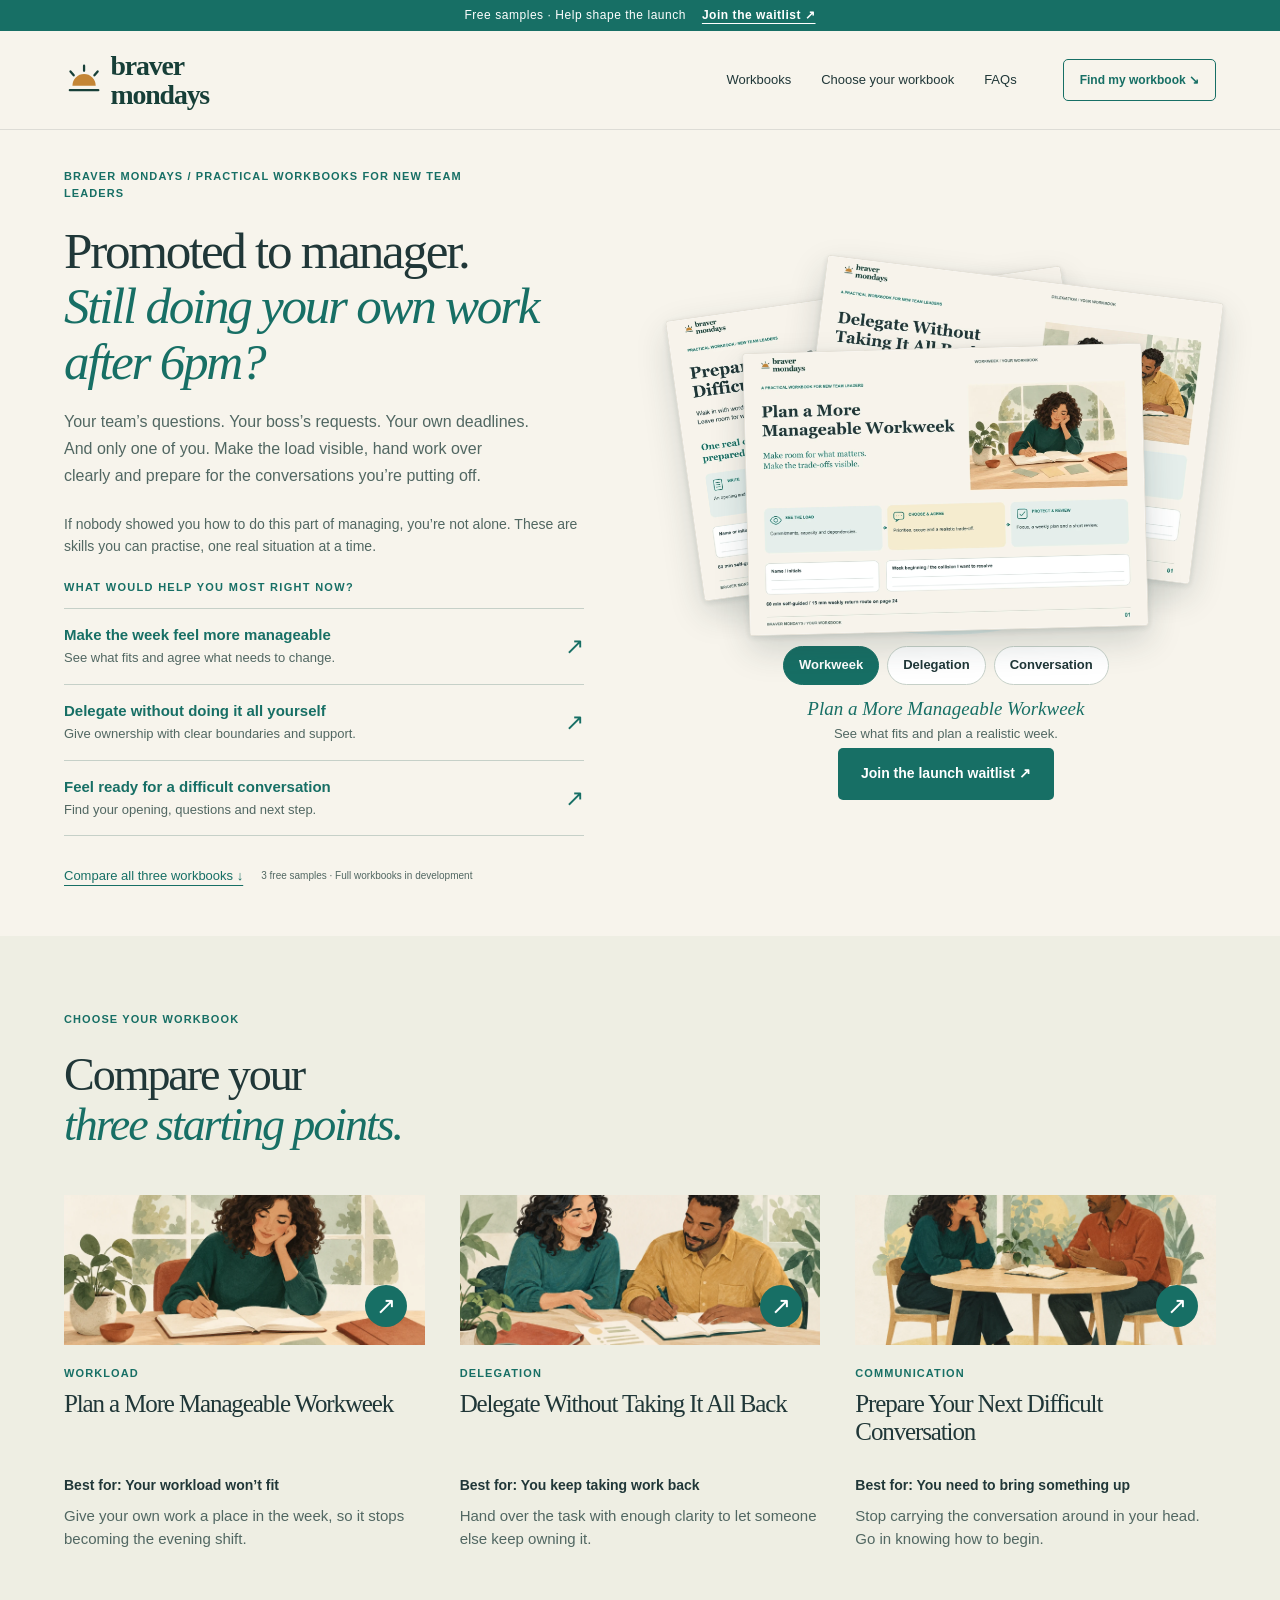
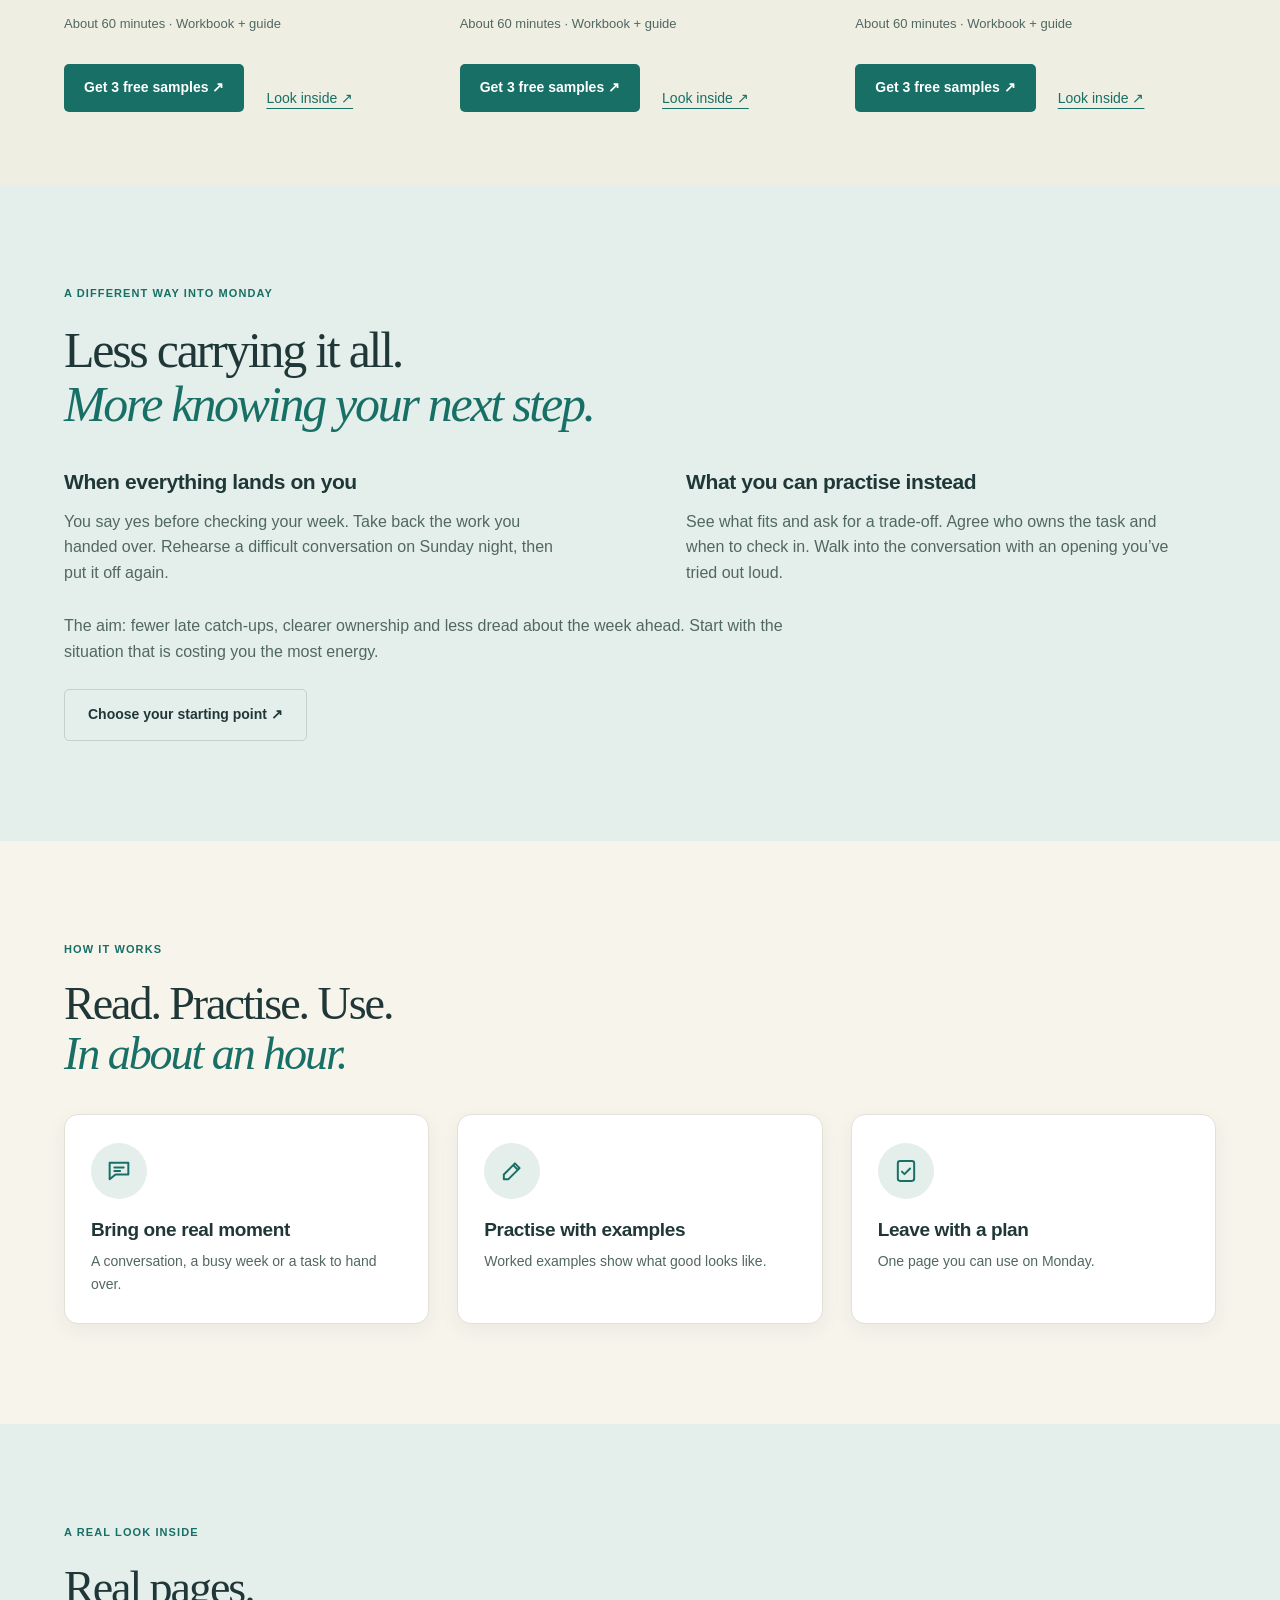
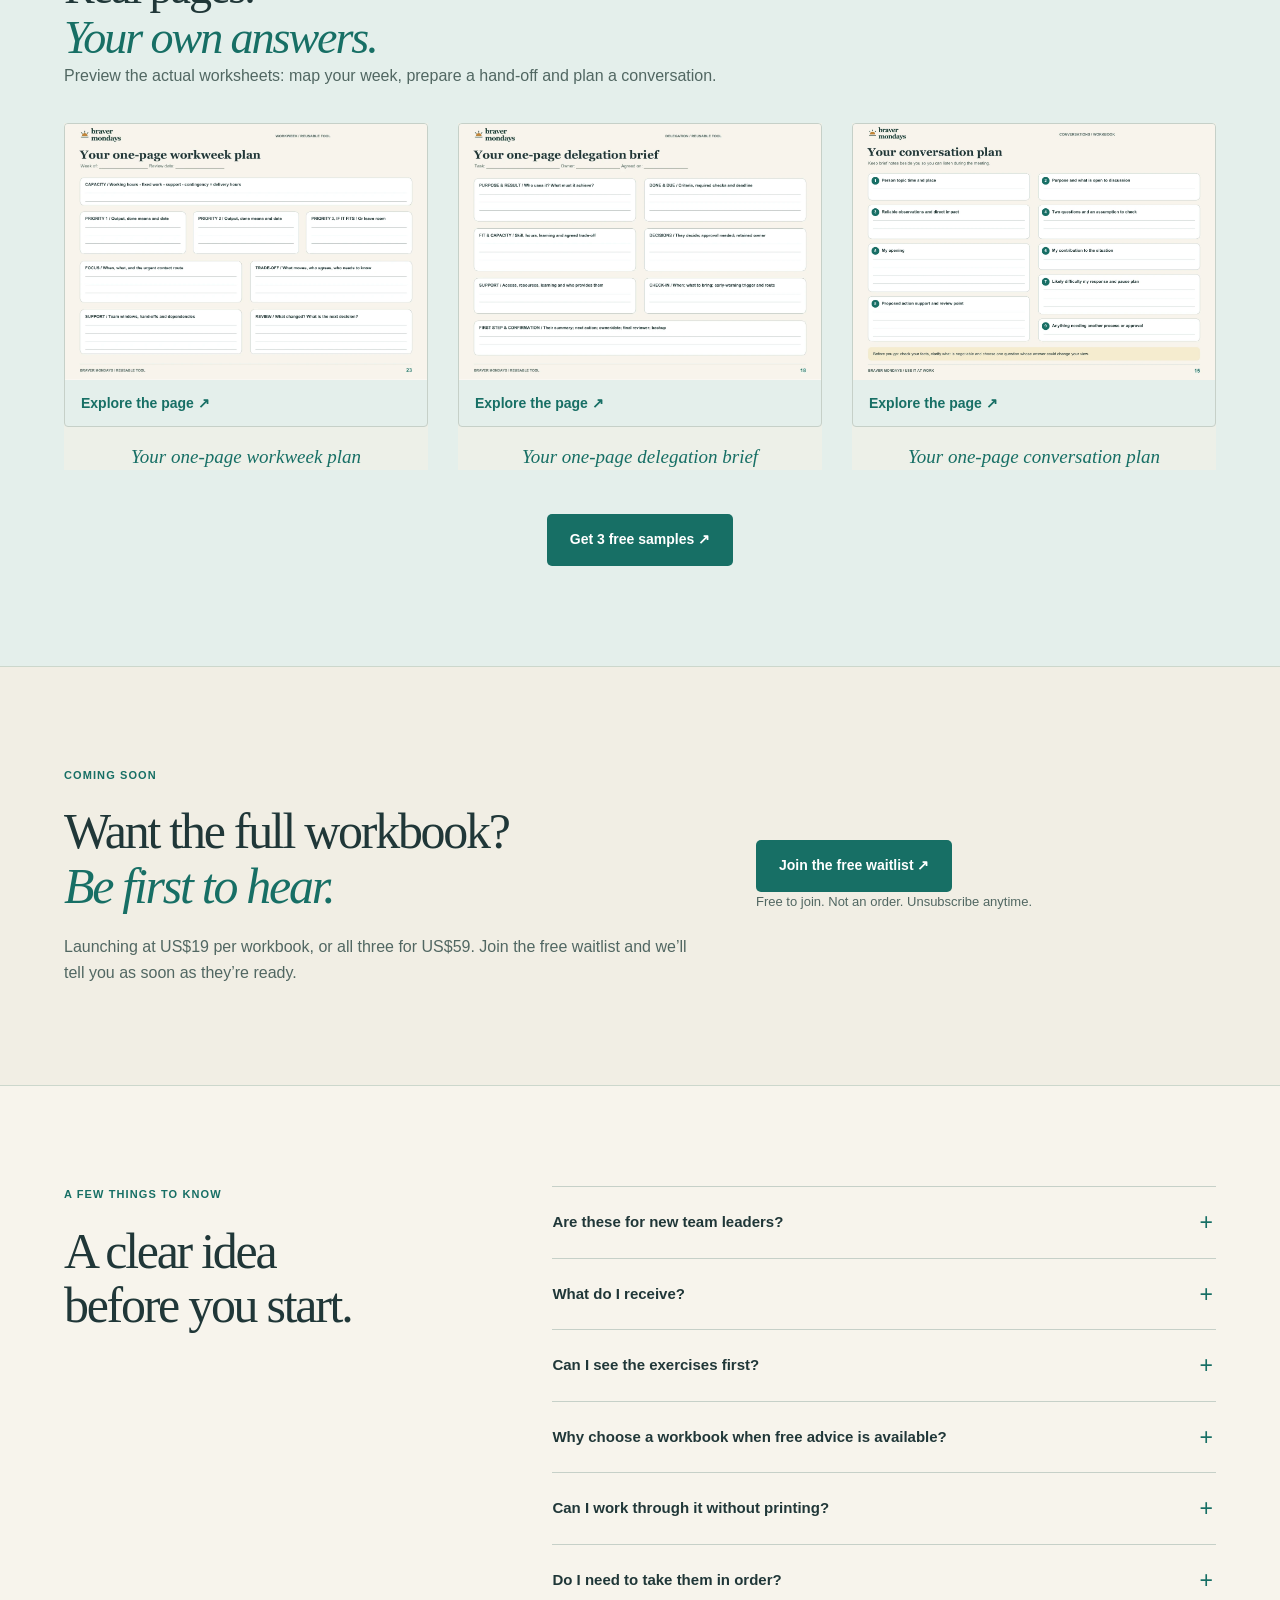
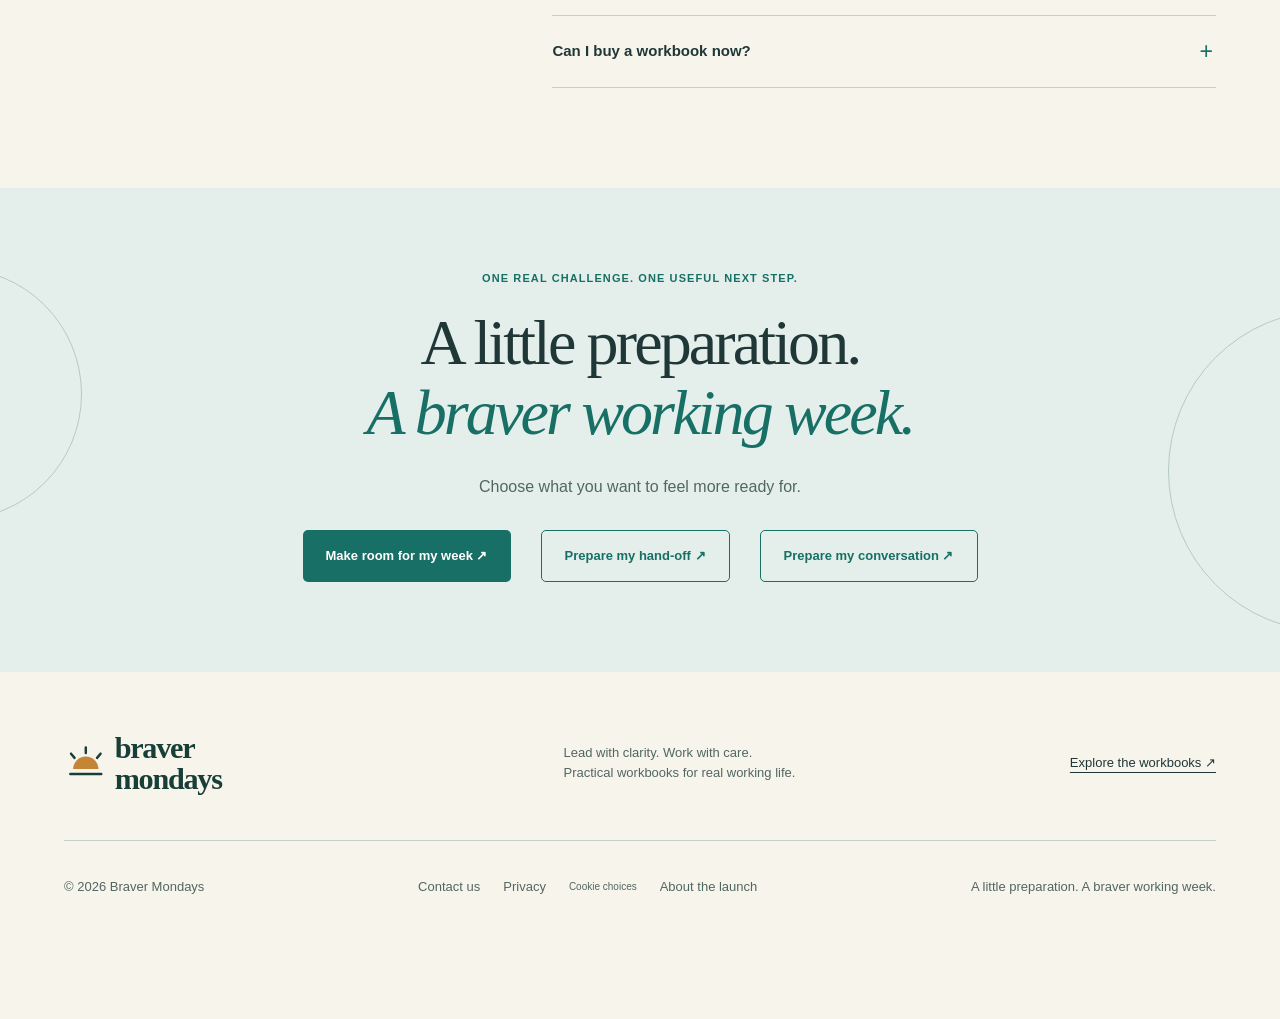
==== index.html @ 34cebd0b "Connect workbook copy to new managers' everyday pressures and outcomes" ====
<!doctype html><html lang="en"><head><meta charset="utf-8"><meta name="viewport" content="width=device-width, initial-scale=1"><title>Less after-hours catch-up for new managers | Braver Mondays</title><meta name="description" content="Choose a practical workbook for your next difficult conversation, a more manageable workweek or a clearer delegation. Visual exercises and reusable plans for new team leaders."><meta name="theme-color" content="#176f65"><link rel="canonical" href="https://bravermondays.com/"><meta property="og:type" content="website"><meta property="og:title" content="Less after-hours catch-up for new managers"><meta property="og:description" content="Choose a practical workbook for your next difficult conversation, a more manageable workweek or a clearer delegation. Visual exercises and reusable plans for new team leaders."><meta property="og:image" content="https://bravermondays.com/assets/conversation-hero.webp"><meta property="og:url" content="https://bravermondays.com/"><link rel="icon" href="/assets/braver-mondays-mark.svg" type="image/svg+xml"><link rel="stylesheet" href="/styles.css?v=usability-2"><script src="/app.js?v=usability-2" defer></script></head>
<body data-page="home" data-product-id="difficult-conversations"><script type="application/json" id="sample-data">[{"image": "/assets/workbook-04.webp", "title": "1 of 3 \u00b7 Separate facts from assumptions", "alt": "Separate facts from assumptions"}, {"image": "/assets/workbook-08.webp", "title": "2 of 3 \u00b7 Build your opening in four parts", "alt": "Build your opening in four parts"}, {"image": "/assets/workbook-15.webp", "title": "3 of 3 \u00b7 Your one-page conversation plan", "alt": "Your one-page conversation plan"}]</script><a class="skip-link" href="#main">Skip to content</a><div class="review-banner">Free samples · Help shape the launch <a href="/#launch-list">Join the waitlist ↗︎</a></div><header class="site-header"><div class="nav-wrap"><a class="brand" href="/" aria-label="Braver Mondays home"><img src="/assets/braver-mondays-logo.svg" alt="Braver Mondays" width="320" height="104"></a><nav aria-label="Main navigation"><a href="/workbooks/" >Workbooks</a><a href="/#choose">Choose your workbook</a><a href="/#faq">FAQs</a></nav><a class="button nav-cta" href="#choose">Find my workbook ↘︎</a><details class="mobile-menu"><summary>Menu <span aria-hidden="true">＋</span></summary><nav aria-label="Mobile navigation"><a href="/workbooks/">All workbooks</a><a href="/#choose">Compare the workbooks</a><a href="/#look-inside">See examples &amp; samples</a><a href="/#faq">Questions &amp; answers</a></nav></details></div></header>
<main id="main">
<section class="home-hero"><div class="home-hero-inner"><div class="home-hero-copy"><p class="eyebrow">BRAVER MONDAYS / PRACTICAL WORKBOOKS FOR NEW TEAM LEADERS</p><h1>Promoted to manager.<br><em>Still doing your own work after 6pm?</em></h1><p class="home-intro">Your team’s questions. Your boss’s requests. Your own deadlines. And only one of you. Make the load visible, hand work over clearly and prepare for the conversations you’re putting off.</p><p class="hero-reassurance">If nobody showed you how to do this part of managing, you’re not alone. These are skills you can practise, one real situation at a time.</p><nav class="home-need-routes" aria-label="Find a workbook for your situation"><p>WHAT WOULD HELP YOU MOST RIGHT NOW?</p><a href="/workbooks/manageable-workweek/"><span><strong>Make the week feel more manageable</strong><small>See what fits and agree what needs to change.</small></span><b aria-hidden="true">↗︎</b></a><a href="/workbooks/delegation/"><span><strong>Delegate without doing it all yourself</strong><small>Give ownership with clear boundaries and support.</small></span><b aria-hidden="true">↗︎</b></a><a href="/workbooks/difficult-conversations/"><span><strong>Feel ready for a difficult conversation</strong><small>Find your opening, questions and next step.</small></span><b aria-hidden="true">↗︎</b></a></nav><div class="home-compare"><a href="#choose">Compare all three workbooks ↓</a><span>3 free samples · Full workbooks in development</span></div></div><figure class="home-hero-art hero-covers"><div class="cover-stack"><button type="button" class="cover slot-front" data-cover="workweek" data-title="Plan a More Manageable Workweek" data-line="See what fits and plan a realistic week." aria-label="Show Plan a More Manageable Workweek" aria-pressed="true"><img src="/assets/workweek-01.webp" alt="" width="1200" height="849"></button><button type="button" class="cover slot-right" data-cover="delegation" data-title="Delegate Without Taking It All Back" data-line="Hand over the work with clear ownership." aria-label="Show Delegate Without Taking It All Back" aria-pressed="false"><img src="/assets/delegation-01.webp" alt="" width="1200" height="849"></button><button type="button" class="cover slot-left" data-cover="difficult-conversations" data-title="Prepare Your Next Difficult Conversation" data-line="Find your words and agree a next step." aria-label="Show Prepare Your Next Difficult Conversation" aria-pressed="false"><img src="/assets/workbook-01.webp" alt="" width="1400" height="990" fetchpriority="high"></button></div><div class="cover-chips" role="group" aria-label="Choose a workbook"><button type="button" data-cover="workweek" aria-pressed="true" class="is-active">Workweek</button><button type="button" data-cover="delegation" aria-pressed="false">Delegation</button><button type="button" data-cover="difficult-conversations" aria-pressed="false">Conversation</button></div><figcaption class="cover-caption"><strong id="cover-title">Plan a More Manageable Workweek</strong><span id="cover-line">See what fits and plan a realistic week.</span><button type="button" class="button primary" id="cover-waitlist" data-waitlist="workweek">Join the launch waitlist ↗︎</button></figcaption></figure></div></section>
<section class="home-collection section-pad" id="choose"><div class="home-section-heading"><div><p class="eyebrow">CHOOSE YOUR WORKBOOK</p><h2>Compare your<br><em>three starting points.</em></h2></div></div><p class="comparison-hint">Swipe to compare the three workbooks.</p><div class="home-choices workbook-comparison" tabindex="0" role="region" aria-label="Compare the three workbooks"><article class="home-choice" id="workweek" aria-labelledby="workweek-title"><a class="home-choice-art" href="/workbooks/manageable-workweek/" aria-label="Explore Plan a More Manageable Workweek"><img src="/assets/workweek-hero.webp" alt="A team leader writing a realistic weekly plan" width="1536" height="1024" loading="lazy"><span aria-hidden="true">↗︎</span></a><p class="eyebrow">WORKLOAD</p><h2 id="workweek-title"><a href="/workbooks/manageable-workweek/">Plan a More Manageable Workweek</a></h2><p class="comparison-need">Best for: Your workload won’t fit</p><p class="choice-outcome">Give your own work a place in the week, so it stops becoming the evening shift.</p><p class="comparison-format">About 60 minutes · Workbook + guide</p><div class="choice-actions"><button class="button primary" data-email-sample="workweek">Get 3 free samples ↗︎</button><a class="choice-sample" href="/workbooks/manageable-workweek/">Look inside ↗︎</a></div></article><article class="home-choice" id="delegation" aria-labelledby="delegation-title"><a class="home-choice-art" href="/workbooks/delegation/" aria-label="Explore Delegate Without Taking It All Back"><img src="/assets/delegation-hero.webp" alt="A colleague owning the plan with support from his team leader" width="1536" height="1024" loading="lazy"><span aria-hidden="true">↗︎</span></a><p class="eyebrow">DELEGATION</p><h2 id="delegation-title"><a href="/workbooks/delegation/">Delegate Without Taking It All Back</a></h2><p class="comparison-need">Best for: You keep taking work back</p><p class="choice-outcome">Hand over the task with enough clarity to let someone else keep owning it.</p><p class="comparison-format">About 60 minutes · Workbook + guide</p><div class="choice-actions"><button class="button primary" data-email-sample="delegation">Get 3 free samples ↗︎</button><a class="choice-sample" href="/workbooks/delegation/">Look inside ↗︎</a></div></article><article class="home-choice" id="conversation" aria-labelledby="conversation-title"><a class="home-choice-art" href="/workbooks/difficult-conversations/" aria-label="Explore Prepare Your Next Difficult Conversation"><img src="/assets/conversation-hero.webp" alt="Two colleagues listening and talking together" width="1536" height="1024" loading="lazy"><span aria-hidden="true">↗︎</span></a><p class="eyebrow">COMMUNICATION</p><h2 id="conversation-title"><a href="/workbooks/difficult-conversations/">Prepare Your Next Difficult Conversation</a></h2><p class="comparison-need">Best for: You need to bring something up</p><p class="choice-outcome">Stop carrying the conversation around in your head. Go in knowing how to begin.</p><p class="comparison-format">About 60 minutes · Workbook + guide</p><div class="choice-actions"><button class="button primary" data-email-sample="difficult-conversations">Get 3 free samples ↗︎</button><a class="choice-sample" href="/workbooks/difficult-conversations/">Look inside ↗︎</a></div></article></div></section><section class="before-after section-pad" aria-labelledby="before-after-title"><p class="eyebrow">A DIFFERENT WAY INTO MONDAY</p><h2 id="before-after-title">Less carrying it all.<br><em>More knowing your next step.</em></h2><div class="before-after-grid"><div><h3>When everything lands on you</h3><p>You say yes before checking your week. Take back the work you handed over. Rehearse a difficult conversation on Sunday night, then put it off again.</p></div><div><h3>What you can practise instead</h3><p>See what fits and ask for a trade-off. Agree who owns the task and when to check in. Walk into the conversation with an opening you’ve tried out loud.</p></div></div><p class="before-after-note">The aim: fewer late catch-ups, clearer ownership and less dread about the week ahead. Start with the situation that is costing you the most energy.</p><a class="button secondary" href="#choose">Choose your starting point ↗︎</a></section><section class="home-method section-pad reveal" id="how-it-works"><div class="home-section-heading"><div><p class="eyebrow">HOW IT WORKS</p><h2>Read. Practise. Use.<br><em>In about an hour.</em></h2></div></div><ol class="method-steps"><li><span class="method-icon"><svg viewBox="0 0 24 24" fill="none" aria-hidden="true"><path d="M4 5h16v10H9l-5 4V5Z" stroke="currentColor" stroke-width="1.7" stroke-linejoin="round"/><path d="M8 9h8M8 12h5" stroke="currentColor" stroke-width="1.7" stroke-linecap="round"/></svg></span><h3>Bring one real moment</h3><p>A conversation, a busy week or a task to hand over.</p></li><li><span class="method-icon"><svg viewBox="0 0 24 24" fill="none" aria-hidden="true"><path d="m14.5 5.5 4 4L9 19H5v-4l9.5-9.5Z" stroke="currentColor" stroke-width="1.7" stroke-linejoin="round"/><path d="m13 7 4 4" stroke="currentColor" stroke-width="1.7"/></svg></span><h3>Practise with examples</h3><p>Worked examples show what good looks like.</p></li><li><span class="method-icon"><svg viewBox="0 0 24 24" fill="none" aria-hidden="true"><rect x="5" y="3.5" width="14" height="17" rx="2" stroke="currentColor" stroke-width="1.7"/><path d="m8.5 12.5 2.2 2.2 4.8-4.8" stroke="currentColor" stroke-width="1.7" stroke-linecap="round" stroke-linejoin="round"/></svg></span><h3>Leave with a plan</h3><p>One page you can use on Monday.</p></li></ol></section><section class="home-inside section-pad" id="look-inside"><div class="home-section-heading"><div><p class="eyebrow">A REAL LOOK INSIDE</p><h2>Real pages.<br><em>Your own answers.</em></h2><p>Preview the actual worksheets: map your week, prepare a hand-off and plan a conversation.</p></div></div><div class="inside-gallery"><figure><button type="button" class="worksheet-zoom" data-large-preview="workweek" aria-label="Enlarge manageable-workweek worksheet"><img src="/assets/workweek-23.webp" alt="Workbook page: Your one-page workweek plan" width="1200" height="849" loading="lazy"><span>Explore the page ↗︎</span></button><figcaption>Your one-page workweek plan</figcaption></figure><figure><button type="button" class="worksheet-zoom" data-large-preview="delegation" aria-label="Enlarge delegation worksheet"><img src="/assets/delegation-18.webp" alt="Workbook page: Your one-page delegation brief" width="1200" height="849" loading="lazy"><span>Explore the page ↗︎</span></button><figcaption>Your one-page delegation brief</figcaption></figure><figure><button type="button" class="worksheet-zoom" data-large-preview="difficult-conversations" aria-label="Enlarge difficult-conversations worksheet"><img src="/assets/workbook-15.webp" alt="Workbook page: Your one-page conversation plan" width="1400" height="990" loading="lazy"><span>Explore the page ↗︎</span></button><figcaption>Your one-page conversation plan</figcaption></figure></div><div class="inside-cta"><button class="button primary" data-email-sample="choose">Get 3 free samples ↗︎</button></div></section>

<section class="launch-waitlist section-pad" id="launch-list"><div><p class="eyebrow">COMING SOON</p><h2>Want the full workbook?<br><em>Be first to hear.</em></h2><p>Launching at US$19 per workbook, or all three for US$59. Join the free waitlist and we’ll tell you as soon as they’re ready.</p></div><div><button class="button primary" data-waitlist="all">Join the free waitlist ↗︎</button><p class="small">Free to join. Not an order. Unsubscribe anytime.</p></div></section>
<section id="testimonials" class="testimonials section-pad" hidden><div id="testimonial-quotes"></div></section>
<section id="faq" class="faq-section section-pad reveal"><div><p class="eyebrow">A FEW THINGS TO KNOW</p><h2>A clear idea<br>before you start.</h2></div><div class="faq-list"><details><summary>Are these for new team leaders?</summary><p>Yes. They focus on everyday challenges of leading a team: having clearer conversations while balancing your own work and other people’s needs and sharing ownership of tasks. You can use your real situation or the fictional practice cases.</p></details><details><summary>What do I receive?</summary><p>Each one comes as two printable PDFs: a visual workbook you fill in and a companion guide that explains each step. Work through it on your own in about 60 minutes. There are no video lessons or live sessions: you get the material to keep and reuse. The guide also includes an optional 90-minute plan if you want to use it with a group.</p></details><details><summary>Can I see the exercises first?</summary><p>Yes. Each workbook page includes a preview. Get 3 free samples by email.</p><div class="home-faq-links"><a href="/workbooks/manageable-workweek/#inside">Preview the workweek workbook ↗︎</a><a href="/workbooks/delegation/#inside">Preview the delegation workbook ↗︎</a><a href="/workbooks/difficult-conversations/#inside">Preview the conversation workbook ↗︎</a></div></details><details><summary>Why choose a workbook when free advice is available?</summary><p>Free advice can be enough when you need an idea. These workbooks give you a sequence to work through: a realistic example, space to apply it, a rehearsal, answer guidance and a reusable plan. Preview the actual exercises to decide whether that structure would help you.</p></details><details><summary>Can I work through it without printing?</summary><p>Yes. Read on screen and use a PDF annotation tool or separate notes. The worksheets have writing space but are not interactive forms. Work on your own, or practise with a partner. Video lessons and a facilitator are not included.</p></details><details><summary>Do I need to take them in order?</summary><p>No. All three are complete, independent workbooks. Choose the need that matters most right now. Each contains the exercises and scripts needed for its topic, so another purchase is not required.</p></details><details><summary>Can I buy a workbook now?</summary><p>We’re collecting interest before opening sales. Request 3 free samples, or join the launch waitlist for the workbook you want. No payment is collected and joining is not a pre-order.</p></details></div></section>
<section class="closing-section home-closing section-pad reveal"><p class="eyebrow">ONE REAL CHALLENGE. ONE USEFUL NEXT STEP.</p><h2>A little preparation.<br><em>A braver working week.</em></h2><p class="closing-copy">Choose what you want to feel more ready for.</p><div class="closing-actions"><a class="button primary" href="/workbooks/manageable-workweek/">Make room for my week ↗︎</a><a class="button secondary" href="/workbooks/delegation/">Prepare my hand-off ↗︎</a><a class="button secondary" href="/workbooks/difficult-conversations/">Prepare my conversation ↗︎</a></div></section>
</main><footer><div class="footer-top"><a class="brand" href="/" aria-label="Braver Mondays home"><img src="/assets/braver-mondays-logo.svg" alt="Braver Mondays" width="320" height="104"></a><p>Lead with clarity. Work with care.<br>Practical workbooks for real working life.</p><a href="/workbooks/">Explore the workbooks <span aria-hidden="true">↗︎</span></a></div><div class="footer-bottom"><span>© 2026 Braver Mondays</span><div><a href="mailto:hello@bravermondays.com">Contact us</a><a href="/privacy/">Privacy</a><button class="text-button" data-cookie-settings>Cookie choices</button><a href="/terms/">About the launch</a></div><span>A little preparation. A braver working week.</span></div></footer>

<dialog id="sample-dialog" class="sample-dialog" aria-labelledby="sample-title"><div class="sample-head"><div><p class="eyebrow">A REAL LOOK INSIDE</p><h2 id="sample-title">Try the approach for yourself.</h2></div><button class="dialog-close" data-close aria-label="Close sample viewer">×</button></div><div class="sample-controls"><button class="icon-button" id="sample-prev" aria-label="Previous sample">←</button><p id="sample-caption" aria-live="polite"></p><button class="icon-button" id="sample-next" aria-label="Next sample">→</button></div><img id="sample-image" src="/assets/workbook-04.webp" alt="Separate facts from assumptions" width="1200" height="849"><div class="sample-foot"><p>Get 3 free samples by email.</p><button class="text-button" data-email-sample="difficult-conversations">Get all 3 samples by email ↗︎</button></div></dialog>
<dialog id="cookie-dialog" aria-labelledby="cookie-title"><button class="dialog-close" data-close aria-label="Close cookie choices">×</button><p class="eyebrow">YOUR CHOICE</p><h2 id="cookie-title">Keep your visit comfortable.</h2><p id="cookie-explanation">Optional advertising tracking is currently off. Your choice is saved on this device.</p><p class="small">Your cookie choice is saved on this device. See our privacy information for details.</p><div class="cookie-actions"><button class="button secondary" data-consent="denied">Essential only</button><button class="button primary" data-consent="granted">Allow optional measurement</button></div></dialog>
<div id="cookie-banner" class="cookie-banner" hidden><p>May we use optional advertising measurement to understand which workbooks people find useful? <a href="/privacy/">Privacy details</a></p><div><button class="button secondary" data-consent="denied">Essential only</button><button class="button primary" data-consent="granted">Allow measurement</button></div></div>
<noscript><p class="noscript">Please enable JavaScript to request a free sample or join the launch waitlist. No payment is collected.</p></noscript><dialog id="email-dialog" class="signup-dialog" aria-labelledby="email-title"><button class="dialog-close" data-close aria-label="Close email signup">×</button><p class="eyebrow" id="email-eyebrow">FREE SAMPLES</p><h2 id="email-title" tabindex="-1">Get 3 free samples by email.</h2><p id="email-workshop" class="signup-intro"></p><div id="sample-summary" class="sample-summary" hidden><img id="sample-summary-img" src="/assets/workbook-01.webp" alt="" width="1200" height="849"><div><strong id="sample-summary-title"></strong><span>3 free samples from the workbook · PDF</span></div></div><ul id="waitlist-points" class="workbook-points" hidden><li>Practical exercises you complete for your own situation</li><li>Worked examples that show what good looks like</li><li>A one-page plan you can act on straight away</li></ul><form id="demand-form" method="post"><fieldset id="sample-field" class="sample-field" hidden disabled><legend>Which workbook would you like to try?</legend><div class="sample-choices"><label class="sample-choice"><img src="/assets/workbook-01.webp" alt="" width="1200" height="849" loading="lazy"><span class="choice-line"><input type="radio" name="sample_choice" value="difficult-conversations" required><span>Prepare your next difficult conversation</span></span></label><label class="sample-choice"><img src="/assets/workweek-01.webp" alt="" width="1200" height="849" loading="lazy"><span class="choice-line"><input type="radio" name="sample_choice" value="workweek" required><span>Plan a more manageable workweek</span></span></label><label class="sample-choice"><img src="/assets/delegation-01.webp" alt="" width="1200" height="849" loading="lazy"><span class="choice-line"><input type="radio" name="sample_choice" value="delegation" required><span>Delegate without taking it all back</span></span></label></div></fieldset><div id="interest-field" hidden><label for="signup-interest">What interests you most?</label><select id="signup-interest" name="fields[workshop_interest]"><option value="all">Help me choose</option><option value="difficult-conversations">Difficult conversations</option><option value="workweek">A manageable workweek</option><option value="delegation">Delegation</option><option value="bundle">The complete collection</option></select></div><div class="signup-fields"><div class="name-field"><label for="signup-name">First name <span class="optional">(optional)</span></label><input id="signup-name" type="text" name="fields[first_name]" autocomplete="given-name" placeholder="e.g. Anna" maxlength="60" disabled></div><div class="email-field"><label for="signup-email">Your email address</label><input id="signup-email" type="email" name="email_address" required autocomplete="email" inputmode="email" placeholder="you@example.com" maxlength="254" disabled aria-describedby="email-purpose signup-status"></div></div><button id="signup-submit" type="submit" class="button primary" disabled>Send my free samples ↗︎</button><p id="signup-status" role="status" aria-live="polite">Email signup is being connected. No address is collected yet.</p><ol class="signup-steps" aria-label="What happens next"><li><b aria-hidden="true">1</b><span>Enter your email</span></li><li><b aria-hidden="true">2</b><span>Confirm in your inbox</span></li><li><b aria-hidden="true">3</b><span id="signup-step-3">Your samples open</span></li></ol><ul id="signup-trust" class="signup-trust"><li>Free</li><li>No card needed</li><li>Unsubscribe anytime</li></ul><p id="email-purpose" class="small">We’ll send your samples and a confirmation email. Sample requests do not add you to launch announcements.</p><p class="small signup-legal"><a href="/privacy/">Privacy details</a> · <a href="https://kit.com/" target="_blank" rel="noopener">Powered by Kit</a></p></form><button id="switch-waitlist" class="text-button">Also interested in the launch? Join the waitlist ↗︎</button><div id="signup-success" class="signup-success" hidden><div class="success-icon" aria-hidden="true"><svg viewBox="0 0 24 24" fill="none"><rect x="3" y="5" width="18" height="14" rx="2.5" stroke="currentColor" stroke-width="1.7"/><path d="m4 7 8 6 8-6" stroke="currentColor" stroke-width="1.7" stroke-linecap="round" stroke-linejoin="round"/></svg></div><p class="eyebrow">ALMOST THERE</p><h2 id="success-title" tabindex="-1">Check your inbox</h2><p class="success-text">We’ve sent a confirmation email to <strong id="success-email"></strong>.</p><p class="success-text" id="success-next"></p><ol class="success-steps" aria-label="Your progress"><li class="done"><b aria-hidden="true">✓</b><span>Email sent</span></li><li class="current" aria-current="step"><b aria-hidden="true">2</b><span>Confirm in your inbox</span></li><li><b aria-hidden="true">3</b><span id="success-step-3">Your samples open</span></li></ol><p class="success-tip">Not there in a couple of minutes? Check your <strong>Spam</strong> or <strong>Promotions</strong> folder.</p><div class="success-actions"><a id="success-mail" class="button primary" href="https://mail.google.com/" target="_blank" rel="noopener" hidden>Open Gmail ↗︎</a><button type="button" class="button secondary" data-close>Done</button></div><button type="button" id="success-retry" class="text-button">Used the wrong email? Try again</button><p id="success-help" class="success-help" hidden>Still nothing after 10 minutes? <button type="button" class="text-button" data-contact data-topic="samples">Let us know</button></p></div></dialog><dialog id="contact-dialog" class="signup-dialog contact-dialog" aria-labelledby="contact-title"><button class="dialog-close" data-close aria-label="Close contact form">×</button><div id="contact-start"><p class="eyebrow">CONTACT US</p><h2 id="contact-title" tabindex="-1">How can we help?</h2><p class="signup-intro">Send us a message and we’ll reply by email. If your samples didn’t arrive, tell us which workbook you asked for.</p><form id="contact-form"><div class="signup-fields"><div><label for="contact-name">Your name <span class="optional">(optional)</span></label><input id="contact-name" name="name" type="text" autocomplete="name" maxlength="80" placeholder="e.g. Anna"></div><div><label for="contact-email">Your email address</label><input id="contact-email" name="email" type="email" required autocomplete="email" inputmode="email" maxlength="254" placeholder="you@example.com"></div></div><div><label for="contact-topic">What’s it about?</label><select id="contact-topic" name="topic"><option value="samples">My samples didn’t arrive</option><option value="workbook">A question about a workbook</option><option value="other">Something else</option></select></div><div><label for="contact-message">Your message</label><textarea id="contact-message" name="message" required rows="4" maxlength="3000" placeholder="Tell us a little about what happened…"></textarea></div><input type="checkbox" name="botcheck" class="hp-field" tabindex="-1" autocomplete="off" aria-hidden="true"><button id="contact-submit" type="submit" class="button primary">Send message ↗︎</button><p id="contact-status" role="status" aria-live="polite"></p><p class="small">We only use your details to reply to you. <a href="/privacy/">Privacy details</a></p></form></div><div id="contact-done" class="signup-success" hidden><div class="success-icon" aria-hidden="true"><svg viewBox="0 0 24 24" fill="none"><rect x="3" y="5" width="18" height="14" rx="2.5" stroke="currentColor" stroke-width="1.7"/><path d="m4 7 8 6 8-6" stroke="currentColor" stroke-width="1.7" stroke-linecap="round" stroke-linejoin="round"/></svg></div><p class="eyebrow">MESSAGE SENT</p><h2 id="contact-done-title" tabindex="-1">Thanks, we’ll be in touch</h2><p class="success-text">We’ve got your message and will reply to the email address you gave us.</p><div class="success-actions"><button type="button" class="button secondary" data-close>Close</button></div></div></dialog></body></html>
---- styles.css ----
:root{--paper:#f7f4ec;--ink:#203738;--teal:#176f65;--mint:#e4efeb;--peach:#f8e7de;--butter:#f5ebcf;--line:#c6d0c8;--muted:#516762;--serif:Georgia,'Times New Roman',serif;--sans:Arial,Helvetica,sans-serif}*{box-sizing:border-box}html{scroll-behavior:smooth;scroll-padding-top:100px}body{margin:0;background:var(--paper);color:var(--ink);font-family:var(--sans);font-size:16px;line-height:1.6}button,a,input{ -webkit-tap-highlight-color:transparent}button,a{touch-action:manipulation}button{font:inherit;color:inherit;cursor:pointer}a{color:inherit;text-underline-offset:5px}button{border:0}button:disabled{cursor:not-allowed}img{max-width:100%;height:auto;display:block}h1,h2,h3,p{margin:0}h1,h2{font-family:var(--serif);font-weight:400;letter-spacing:-.045em;line-height:1.09}h1{font-size:clamp(42px,4.9vw,76px)}h2{font-size:clamp(36px,3.9vw,58px)}h3{font-size:20px;line-height:1.35;letter-spacing:-.02em}em{font-weight:400;color:var(--teal)}p{color:var(--muted)}[hidden]{display:none!important}:focus-visible{outline:3px solid #b9523b;outline-offset:5px}::selection{background:#d3e5d7}.skip-link{position:fixed;top:-70px;left:15px;background:var(--ink);color:white;padding:12px;z-index:30}.skip-link:focus{top:8px}.review-banner{background:var(--teal);color:white;text-align:center;padding:6px 15px;font-size:11px;letter-spacing:.045em}.site-header{background:var(--paper);border-bottom:1px solid rgba(32,55,56,.12)}.nav-wrap{max-width:1440px;margin:auto;min-height:92px;padding:0 5%;display:flex;align-items:center;justify-content:space-between;gap:24px}.brand{display:inline-flex;gap:8px;align-items:center;text-decoration:none;color:var(--teal);flex-shrink:0}.brand svg{width:37px;height:37px}.brand>span{font:700 29px/1 var(--serif);letter-spacing:-1px}.brand-sub{font:8px/1.8 var(--sans);letter-spacing:1.3px;display:block;margin-top:5px}.nav-wrap nav{display:flex;gap:30px;margin-left:auto;margin-right:22px}.nav-wrap nav a{text-decoration:none;font-size:13px;position:relative}.nav-wrap nav a:after{content:'';position:absolute;bottom:-5px;height:1px;left:0;width:100%;background:var(--teal);transform:scaleX(0);transform-origin:left;transition:transform .2s}.nav-wrap nav a:hover:after,.nav-wrap nav a[aria-current]:after{transform:scaleX(1)}.button{min-height:52px;padding:14px 23px;border-radius:5px;display:inline-flex;align-items:center;justify-content:center;gap:20px;font-weight:600;font-size:14px;line-height:1.4;text-decoration:none;transition:transform .2s,background .2s,box-shadow .2s;text-align:center}.button span[aria-hidden]{font-size:21px;line-height:1}.button:hover{transform:translateY(-2px)}.primary{background:var(--teal);color:#fff}.primary:hover{background:#105b52;box-shadow:0 5px 16px #176f651c}.secondary{background:transparent;border:1px solid var(--line)}.secondary:hover{background:var(--mint)}.nav-cta{border:1px solid var(--teal);color:var(--teal);min-height:42px;font-size:12px;padding:10px 16px}.nav-cta:hover{background:var(--mint)}.eyebrow{font-size:10px;font-weight:700;letter-spacing:1.7px;color:var(--teal);line-height:1.5;margin-bottom:22px}.section-pad{padding:100px max(5%,calc((100vw - 1296px)/2))}.hero{width:100%;overflow:hidden;background:var(--paper)}.hero-inner{max-width:1440px;margin:auto;padding:64px 5% 75px;min-height:650px;display:grid;grid-template-columns:1.03fr 1fr;align-items:center;gap:15px}.hero-copy{z-index:2;max-width:660px}.hero-copy .eyebrow{margin-bottom:24px}.product-label{font-size:13px;letter-spacing:.01em;margin-bottom:16px;color:var(--ink)}.hero h1{margin-bottom:26px;font-size:clamp(42px,4.55vw,69px)}.hero-intro{font-size:17px;line-height:1.7;max-width:460px;margin-bottom:28px}.hero-actions{display:flex;flex-wrap:wrap;align-items:center;gap:15px 25px}.sample-link,.text-button{background:none;padding:4px 0;font-size:13px;text-decoration:underline;text-underline-offset:5px}.sample-link{padding:12px 0;white-space:nowrap}.sample-link span{margin-left:7px}.offer-note{font-size:11px;margin-top:17px;color:var(--muted)}.hero-art{position:relative;height:480px;isolation:isolate;margin-left:10px}.art-orbit{position:absolute;inset:12% -13% 3% 5%;border-radius:50%;background:#dce9e1;z-index:-2}.book-front{position:absolute;width:86%;left:5%;top:16%;transform:rotate(-7deg);box-shadow:2px 12px 25px #20373830,0 1px 2px #20373820;border:1px solid #e5e1d7}.book-back{position:absolute;width:84%;top:10%;right:-2%;transform:rotate(7deg);box-shadow:0 7px 25px #20373820;border:1px solid #e5e1d7}.art-caption{display:none;position:absolute;bottom:0;left:21%;font:italic 21px/1.2 var(--serif);color:var(--teal);transform:rotate(-5deg)}.art-caption svg{position:absolute;width:80px;left:100%;top:-20px}.hero-copy>*{animation:enter .65s both}.hero-copy>:nth-child(2){animation-delay:.07s}.hero-copy>:nth-child(3){animation-delay:.14s}.hero-copy>:nth-child(4){animation-delay:.21s}.hero-copy>:nth-child(5){animation-delay:.28s}.hero-art{animation:enter-art .9s .15s both}@keyframes enter{from{opacity:0;transform:translateY(15px)}to{opacity:1;transform:translateY(0)}}@keyframes enter-art{from{opacity:0;transform:translateY(30px) rotate(2deg)}to{opacity:1;transform:translateY(0) rotate(0)}}.moment-section{background:var(--mint);display:grid;grid-template-columns:1fr 1.15fr;gap:8%;padding-top:78px;padding-bottom:78px}.moment-list article{display:flex;gap:25px;padding:24px 0;border-bottom:1px solid #b6c9c0}.moment-list article:first-child{padding-top:0}.moment-list article:last-child{border:0;padding-bottom:0}.index{font-family:var(--serif);font-size:22px;color:var(--teal)}.moment-list h3{margin-bottom:7px}.moment-list p{font-size:14px;max-width:460px}.inside-section{background:var(--paper)}.inside-heading{display:flex;justify-content:space-between;align-items:end;gap:70px;margin-bottom:48px}.inside-heading>p{max-width:375px;font-size:16px}.workbook-display{background:#e8e4d9;padding:26px 44px 42px;border-radius:3px}.preview-tabs{display:flex;gap:10px;margin:0 -10px 25px;justify-content:center}.preview-tabs button{background:none;padding:10px 14px;color:var(--muted);font-size:11px;border-bottom:1px solid transparent}.preview-tabs button[aria-selected=true]{border-color:var(--teal);color:var(--teal);font-weight:700}.preview-image-wrap{max-width:1050px;margin:auto}.preview-zoom{display:block;padding:0;background:transparent;position:relative;box-shadow:0 12px 22px #20373814;width:100%}.preview-zoom img{width:100%}.preview-zoom>span{position:absolute;right:15px;bottom:15px;background:var(--teal);color:#fff;padding:8px 15px;border-radius:3px;font-size:12px;opacity:0;transition:opacity .2s}.preview-zoom:hover>span,.preview-zoom:focus-visible>span{opacity:1}.preview-bottom{display:flex;justify-content:space-between;gap:15px;font-size:12px;margin-top:18px;color:var(--muted)}.preview-bottom a{color:var(--teal)}.opening-section{background:var(--butter);display:grid;grid-template-columns:.85fr 1.15fr;gap:10%}.opening-intro>p:not(.eyebrow){max-width:330px;margin-top:23px;font-size:14px}.opening-tabs{display:flex;flex-wrap:wrap;gap:10px;margin-top:28px;max-width:330px}.opening-tabs button{background:transparent;border:1px solid #c7bfa9;border-radius:3px;min-height:42px;padding:8px 14px;font-size:12px;transition:background .2s}.opening-tabs button[aria-selected=true]{background:var(--teal);border-color:var(--teal);color:white}.opening-demo{align-self:center}.opening-demo>.eyebrow{font-size:9px}.opening-demo blockquote{font:400 clamp(23px,2.3vw,34px)/1.52 var(--serif);margin:0;letter-spacing:-.025em}.opening-demo blockquote span{opacity:.72;transition:opacity .3s,background .3s;box-decoration-break:clone;-webkit-box-decoration-break:clone}.opening-demo blockquote span.active{opacity:1;background:#e4c77757}.opening-demo [role=tabpanel]{display:flex;align-items:center;gap:18px;border-top:1px solid #cfc4a7;padding-top:25px;margin-top:25px;min-height:95px}.explanation-number{font:italic 30px var(--serif);color:var(--teal)}.opening-demo [role=tabpanel] p{font-size:13px;max-width:420px}.takeaway-section{display:grid;grid-template-columns:1fr 1fr;gap:10%;align-items:start}.large-copy{font:26px/1.45 var(--serif);color:var(--ink);letter-spacing:-.025em}.check-list{list-style:none;padding:0;margin:28px 0}.check-list li{padding:11px 0 11px 29px;position:relative;font-size:14px;color:var(--ink)}.check-list li:before{content:'✓';position:absolute;left:0;top:10px;color:var(--teal);font-weight:bold}.takeaway-copy>p:last-child{font-size:14px;max-width:450px}.process-section{background:#edece3;display:grid;grid-template-columns:1fr 1.1fr;gap:9%}.process-section .section-heading>p:last-child{margin-top:23px;font-size:14px}.process-list{list-style:none;padding:0;margin:0;position:relative}.process-list li{display:flex;gap:25px;position:relative;padding-bottom:37px}.process-list li:last-child{padding-bottom:0}.process-list li:before{content:'';position:absolute;left:21px;top:43px;bottom:0;border-left:1px solid #abbfb4}.process-list li:last-child:before{display:none}.process-list li>span{width:44px;height:44px;flex-shrink:0;background:var(--teal);color:#fff;border-radius:50%;display:grid;place-items:center;font:17px var(--serif)}.process-list h3{margin:7px 0 9px}.process-list p{font-size:14px}.offer-section{background:var(--teal);color:white;display:grid;grid-template-columns:1.18fr .82fr;gap:11%;align-items:center}.offer-section .eyebrow{color:#d5e9dd}.offer-section p{color:#d5e5de}.offer-details h2{font-size:clamp(36px,3.8vw,56px);margin-bottom:23px}.offer-details>p:not(.eyebrow){font-size:15px;max-width:450px}.included-list{list-style:none;margin:34px 0 0;padding:0}.included-list li{display:flex;gap:26px;border-top:1px solid #ffffff30;padding:22px 0}.included-list li>span{flex:0 0 70px;color:#d5e9dd;font-size:10px;line-height:24px;text-transform:uppercase;letter-spacing:.8px}.included-list h3{font-size:16px;margin-bottom:7px}.included-list p{font-size:13px}.offer-purchase{background:var(--paper);color:var(--ink);padding:25px 27px 30px;max-width:430px;box-shadow:0 15px 30px #0d4d4430;border-radius:3px}.offer-purchase img{margin-bottom:26px;border:1px solid #e1ded2}.offer-purchase .eyebrow{color:var(--teal);font-size:9px;margin-bottom:12px}.offer-purchase .price{font:50px/1 var(--serif);color:var(--ink);letter-spacing:-2px}.price span{font:10px var(--sans);letter-spacing:1px;margin-left:12px}.offer-purchase .purchase-caption{font-size:15px;color:var(--muted);margin:17px 0 22px}.offer-purchase>.button{width:100%}.offer-purchase .small{color:var(--muted);margin:14px 0;text-align:center}.offer-purchase .text-button{display:block;margin:auto;color:var(--teal);font-size:12px}.small{font-size:11px;line-height:1.7}.faq-section{display:grid;grid-template-columns:.72fr 1.28fr;gap:10%}.faq-list details{border-bottom:1px solid var(--line)}.faq-list details:first-child{border-top:1px solid var(--line)}summary{cursor:pointer;list-style:none;position:relative;font-size:15px;font-weight:600;padding:24px 35px 24px 0;line-height:1.5}summary::-webkit-details-marker{display:none}summary:after{content:'+';position:absolute;right:3px;top:22px;font:23px var(--sans);color:var(--teal)}details[open]>summary:after{content:'−'}.faq-list p{font-size:14px;padding:0 28px 25px 0}.closing-section{text-align:center;background:var(--mint);padding-top:82px;padding-bottom:90px}.closing-section h2{font-size:clamp(43px,5vw,72px)}.closing-actions{display:flex;justify-content:center;align-items:center;gap:30px;margin-top:30px}.closing-actions>a{font-size:13px}footer{padding:55px max(5%,calc((100vw - 1296px)/2)) 25px}.footer-top{display:flex;align-items:center;justify-content:space-between;gap:35px;padding-bottom:40px}.footer-top p{font-size:13px}.footer-top>a:last-child{font-size:13px}.footer-bottom{display:flex;justify-content:space-between;align-items:center;gap:20px;border-top:1px solid var(--line);padding-top:24px;font-size:10px;color:var(--muted)}.footer-bottom>div{display:flex;align-items:center;gap:23px}.footer-bottom a{text-decoration:none}.footer-bottom .text-button{font-size:10px;text-decoration:none}dialog{border:0;background:var(--paper);color:var(--ink);border-radius:10px;padding:40px;max-width:600px;width:calc(100% - 32px);max-height:90svh;overflow:auto;box-shadow:0 20px 80px #102f2850}dialog::backdrop{background:#102f28a6;backdrop-filter:blur(4px)}dialog h2{font-size:36px;line-height:1.1;margin-bottom:25px}.dialog-close{position:absolute;right:12px;top:10px;width:38px;height:38px;font-size:28px;background:transparent;border-radius:50%;line-height:1}.dialog-close:hover{background:var(--mint)}.order-line{display:flex;gap:20px;align-items:center;padding-bottom:20px;border-bottom:1px solid var(--line)}.order-line img{width:140px;align-self:start;transform:rotate(-3deg);border:1px solid var(--line)}.order-line h3{font-size:17px}.order-line p{font-size:12px;margin:8px 0}.order-line strong{font-size:22px}.order-line strong span{font-size:11px;color:var(--muted);font-weight:400}.compact{margin:15px 0}.compact li{font-size:12px;padding-top:5px;padding-bottom:5px}.compact li:before{top:4px}.checkout-status{padding:18px;background:var(--butter);margin:20px 0}.checkout-status h3{font-size:16px;margin-bottom:8px}.checkout-status p{font-size:13px}#checkout-dialog>.button{width:100%;margin-bottom:10px}#checkout-dialog>.small{text-align:center}.sample-dialog{max-width:1160px;padding:28px}.sample-head{display:flex;align-items:center;justify-content:space-between}.sample-head .eyebrow{margin-bottom:7px}.sample-head h2{font-size:27px;margin-bottom:12px}.sample-controls{display:flex;align-items:center;justify-content:space-between;gap:20px;margin-bottom:15px}.sample-controls p{font-size:13px;text-align:center}.icon-button{height:38px;width:44px;border:1px solid var(--line);border-radius:4px;background:transparent;font-size:20px;flex-shrink:0}.icon-button:hover{background:var(--mint)}#sample-image{width:100%;border:1px solid var(--line)}.sample-foot{display:flex;align-items:center;justify-content:space-between;margin-top:20px;gap:15px}.sample-foot p{font-size:12px}.sample-foot .button{min-height:44px;font-size:12px}.cookie-actions{display:flex;gap:12px;margin-top:20px}#cookie-dialog>p:not(.eyebrow){font-size:14px;margin:16px 0}.cookie-banner{position:fixed;z-index:12;bottom:18px;left:50%;transform:translateX(-50%);background:var(--paper);box-shadow:0 8px 40px #102f2840;border:1px solid var(--line);border-radius:8px;padding:20px;max-width:860px;width:calc(100% - 30px);display:flex;gap:25px;align-items:center}.cookie-banner p{font-size:12px}.cookie-banner>div{display:flex;gap:8px;flex-shrink:0}.cookie-banner .button{font-size:11px;min-height:44px;padding:10px 12px}.mobile-purchase{display:none}.catalog-hero{padding-top:72px;padding-bottom:65px;background:var(--mint)}.catalog-hero h1{font-size:clamp(43px,4.6vw,67px)}.catalog-hero>p:last-child{max-width:650px;margin-top:25px;font-size:16px}.catalog-section{padding-top:55px;padding-bottom:80px}.catalog-toolbar{display:flex;justify-content:space-between;align-items:center;gap:20px;margin-bottom:38px}.filter-group{display:flex;gap:10px;flex-wrap:wrap}.filter{background:transparent;border:1px solid var(--line);border-radius:4px;padding:10px 17px;font-size:12px;min-height:42px}.filter.active{background:var(--teal);border-color:var(--teal);color:white}#catalog-count{font-size:12px}.catalog-grid{display:grid;grid-template-columns:repeat(3,1fr);gap:30px}.product-tile{border-bottom:1px solid var(--line);padding-bottom:27px}.product-art{aspect-ratio:1.42;background:var(--mint);display:flex;align-items:center;justify-content:center;overflow:hidden;margin-bottom:25px;position:relative}.product-art img{width:86%;transform:rotate(-6deg);box-shadow:0 8px 12px #20373820;transition:transform .3s}.product-tile:hover .product-art img{transform:rotate(-2deg) translateY(-3px)}.product-art.workweek{background:var(--butter)}.product-art.feedback{background:var(--peach)}.product-art svg{width:70%;height:70%}.tile-status{font-size:10px;letter-spacing:1px;text-transform:uppercase;color:var(--teal);margin-bottom:10px}.product-tile h2{font-size:28px;line-height:1.16;letter-spacing:-.025em;margin-bottom:13px}.product-tile h2 a{text-decoration:none}.product-tile>p{font-size:13px}.tile-bottom{display:flex;justify-content:space-between;align-items:center;margin-top:20px;font-size:12px}.tile-bottom a{font-weight:bold;color:var(--teal)}.catalog-note{font-size:12px;margin-top:30px}.catalog-cta{background:var(--butter);text-align:center}.catalog-cta h2{margin-bottom:28px}.legal-section{max-width:1000px;margin:auto;padding-top:65px;padding-bottom:90px}.legal-section h1{font-size:52px;margin-bottom:25px}.legal-intro{font-size:19px;max-width:680px;margin-bottom:35px}.legal-section h2{font:600 21px/1.3 var(--sans);letter-spacing:-.02em;margin:32px 0 12px}.legal-section p{max-width:760px}.legal-section>.button{margin-top:30px}.noscript{text-align:center;padding:20px;background:var(--butter)}.js-motion .reveal{opacity:0;transform:translateY(22px);transition:opacity .65s,transform .65s}.js-motion .reveal.visible{opacity:1;transform:translateY(0)}
@media(min-width:1500px){.hero-inner{min-height:720px}.hero-art{height:530px}}
@media(max-width:1050px){.nav-wrap{min-height:82px}.nav-wrap nav{gap:20px;margin-right:0}.hero-inner{padding-top:50px;padding-bottom:60px;min-height:585px}.hero-art{height:390px}.hero h1{font-size:51px}.hero-intro{font-size:15px}.hero-actions{gap:8px 20px}.hero-actions .button{font-size:12px;padding:14px 17px}.art-caption{font-size:18px;bottom:2%}.section-pad{padding-top:75px;padding-bottom:75px}.opening-section{gap:7%}.offer-section{gap:7%}.offer-purchase{padding:22px}.catalog-grid{gap:22px}.product-tile h2{font-size:24px}}
@media(max-width:760px){html{scroll-padding-top:25px}.review-banner{font-size:9px;padding:5px 12px}.nav-wrap{min-height:75px;padding:0 6%;gap:12px}.brand>span{font-size:27px}.brand-sub{font-size:7px}.brand svg{width:30px;height:30px}.nav-wrap nav{margin:0 0 0 auto}.nav-wrap nav a{font-size:12px}.nav-wrap nav a:not(:first-child){display:none}.nav-cta{display:none}.hero-inner{display:flex;flex-direction:column;gap:0;padding:36px 6% 22px;min-height:auto;align-items:stretch}.hero-copy{max-width:none}.hero-copy .eyebrow{font-size:9px;letter-spacing:1.25px;margin-bottom:18px}.product-label{font-size:11px;margin-bottom:14px}.hero h1{font-size:clamp(40px,9.3vw,59px);margin-bottom:20px}.hero-intro{font-size:15px;line-height:1.65;max-width:470px;margin-bottom:23px}.hero-actions{gap:14px 20px}.hero-actions .button{font-size:13px;min-height:50px}.sample-link{font-size:12px}.offer-note{font-size:10px;margin-top:14px}.hero-art{height:285px;max-width:490px;width:100%;align-self:center;margin:17px 0 0}.book-front{width:76%;left:6%;top:22%}.book-back{width:64%;right:7%;top:8%}.art-orbit{inset:2% 0% 0% 13%}.art-caption{font-size:16px;left:24%;bottom:5px}.art-caption svg{width:60px;top:-6px}.section-pad{padding:62px 6%}.eyebrow{font-size:9px;letter-spacing:1.4px;margin-bottom:18px}h2{font-size:39px}.moment-section,.opening-section,.takeaway-section,.process-section,.offer-section,.faq-section{grid-template-columns:1fr;gap:35px}.moment-list article{gap:20px;padding:20px 0}.moment-list h3{font-size:18px}.moment-list p{font-size:13px}.inside-heading{display:block;margin-bottom:26px}.inside-heading>p{margin-top:23px;font-size:14px}.workbook-display{padding:14px 10px 20px;margin:0 -3%}.preview-tabs{gap:5px;margin:0 0 17px;justify-content:flex-start;overflow:auto}.preview-tabs button{flex:1;min-width:95px;padding:5px;font-size:10px;text-align:left;line-height:1.5}.preview-zoom>span{opacity:1;font-size:9px;padding:5px 8px;right:8px;bottom:8px}.preview-bottom{font-size:10px;align-items:start;gap:20px}.preview-bottom span{max-width:140px}.preview-bottom a{text-align:right}.opening-intro>p:not(.eyebrow){font-size:14px;max-width:none}.opening-tabs{max-width:none;margin-top:20px;gap:8px}.opening-tabs button{font-size:11px;padding:9px 11px}.opening-demo blockquote{font-size:27px}.opening-demo [role=tabpanel]{margin-top:22px;padding-top:20px}.large-copy{font-size:25px}.check-list{margin:20px 0}.check-list li{font-size:13px;padding-top:8px;padding-bottom:8px}.process-list{margin-top:5px}.process-list h3{font-size:19px}.process-list p{font-size:13px}.offer-details h2{font-size:39px}.included-list{margin-top:25px}.included-list li{gap:15px;padding:20px 0}.included-list li>span{flex-basis:63px;font-size:9px}.offer-purchase{width:100%;max-width:440px;margin:auto;padding:24px}.offer-purchase img{max-height:200px;width:100%;object-fit:contain}.offer-purchase .price{font-size:48px}.faq-section{gap:30px}summary{font-size:14px;padding:20px 30px 20px 0}summary:after{top:18px}.faq-list p{font-size:13px}.closing-section h2{font-size:47px}.closing-actions{flex-direction:column;gap:21px;margin-top:27px}.closing-actions .button{font-size:13px}.closing-actions>a{font-size:12px}footer{padding:40px 6% 95px}.footer-top{display:grid;grid-template-columns:1fr;gap:20px;padding-bottom:30px}.footer-top p{font-size:12px}.footer-bottom{align-items:start;flex-direction:column;gap:16px;font-size:10px}.footer-bottom>div{gap:21px;flex-wrap:wrap}.footer-bottom>span:last-child{display:none}.mobile-purchase{position:fixed;bottom:0;left:0;right:0;z-index:9;display:flex;align-items:center;justify-content:space-between;background:var(--paper);box-shadow:0 -3px 18px #20373815;border-top:1px solid var(--line);gap:10px;padding:11px 5% max(11px,env(safe-area-inset-bottom));animation:enter .2s both}.mobile-purchase strong{font-size:10px;display:block}.mobile-purchase div>span{font-size:10px;display:block;color:var(--muted)}.mobile-purchase .button{font-size:11px;gap:11px;min-height:42px;padding:10px 14px}.mobile-purchase .button span{font-size:17px}dialog{padding:32px 22px 25px;border-radius:8px;max-height:92svh}dialog h2{font-size:30px;margin-bottom:20px}.order-line{gap:16px}.order-line img{width:94px}.order-line h3{font-size:15px}.sample-dialog{padding:32px 12px 20px;width:calc(100% - 14px)}.sample-head{padding:0 7px}.sample-head h2{font-size:23px;max-width:290px}.sample-head .eyebrow{font-size:8px}.sample-controls{gap:7px}.sample-controls p{font-size:10px}.sample-foot{flex-direction:column;align-items:stretch;gap:12px;text-align:center}.cookie-actions{flex-direction:column}.cookie-banner{bottom:80px;display:block;padding:17px}.cookie-banner>div{margin-top:12px;justify-content:space-between}.cookie-banner p{font-size:11px}.catalog-hero{padding-top:43px;padding-bottom:48px}.catalog-hero h1{font-size:41px}.catalog-hero>p:last-child{font-size:14px}.catalog-toolbar{align-items:start;flex-direction:column;gap:15px}.filter-group{gap:8px}.filter{font-size:11px;padding:10px 13px}.catalog-grid{grid-template-columns:1fr;gap:35px}.product-art{max-height:270px}.product-tile h2{font-size:31px;max-width:390px}.product-tile>p{font-size:14px}.catalog-note{font-size:12px}.catalog-cta h2{font-size:37px}.catalog-cta .button{font-size:12px}.legal-section h1{font-size:41px}.legal-intro{font-size:17px}.legal-section p{font-size:14px}.legal-section h2{font-size:20px}}
@media(max-width:375px){.hero-actions{gap:5px 15px}.hero-actions .button{font-size:12px}.sample-link{font-size:11px}.hero-art{height:245px}.hero h1{font-size:38px}.offer-note{font-size:9px}.mobile-purchase strong{max-width:150px}}
@media(prefers-reduced-motion:reduce){html{scroll-behavior:auto}*,*:before,*:after{animation:none!important;transition:none!important}.js-motion .reveal{opacity:1;transform:none}.button:hover{transform:none}}

/* Braver Mondays: a warmer, outcome-led editorial direction. */
.hero-inner{max-width:none;grid-template-columns:1fr 1.12fr;gap:0;padding:55px max(5%,calc((100vw - 1296px)/2)) 52px;min-height:610px}.hero-copy{max-width:590px}.hero h1{font-size:clamp(52px,5.35vw,80px);line-height:1.02;letter-spacing:-.05em;margin-bottom:26px}.hero-copy .eyebrow{font-size:9px;letter-spacing:1.45px;margin-bottom:27px}.hero-intro{font-size:18px;line-height:1.65;max-width:430px;margin-bottom:22px}.hero .product-label{font-size:12px;margin-bottom:12px;font-weight:600}.hero-actions{gap:12px 22px}.hero-actions .button{font-size:13px;padding:16px 21px}.hero .offer-note{font-size:10px;max-width:420px;margin-top:15px}.conversation-art{margin:0 -6% 0 0;position:relative;align-self:center;animation:enter-art .9s .12s both}.conversation-art img{width:100%;mix-blend-mode:multiply}.conversation-art figcaption{font:italic 20px/1.4 var(--serif);color:var(--teal);text-align:center;margin:7px 0 0;transform:rotate(-2deg)}.product-ribbon{display:flex;align-items:center;gap:30px;padding:24px max(5%,calc((100vw - 1296px)/2));border-top:1px solid var(--line);border-bottom:1px solid var(--line);background:#efeee4}.product-ribbon img{width:118px;transform:rotate(-5deg);box-shadow:0 5px 9px #20373818;border:1px solid #e1e0d6}.product-ribbon>div{max-width:650px}.product-ribbon .eyebrow{font-size:9px;margin-bottom:6px}.product-ribbon p:not(.eyebrow){font-size:14px;color:var(--ink)}.product-ribbon>a{margin-left:auto;white-space:nowrap;font-size:12px;color:var(--teal)}.product-ribbon>a span{margin-left:12px;font-size:20px}.moment-section{background:#173f38;color:var(--paper);grid-template-columns:1fr 1fr;gap:10%;align-items:center;padding-top:100px;padding-bottom:100px}.moment-section .eyebrow{color:#b9d4c4;font-size:9px}.moment-section h2{font-size:clamp(36px,3.7vw,54px)}.moment-intro{font-size:15px;line-height:1.7;color:#c6d7ce;max-width:390px;margin-top:24px}.moment-tabs{display:flex;flex-direction:column;margin-top:34px}.moment-tabs button{color:#c4d4ca;background:none;border-bottom:1px solid #ffffff26;min-height:58px;text-align:left;font-size:15px;display:flex;align-items:center;justify-content:space-between;gap:20px;transition:padding .2s,color .2s}.moment-tabs button:first-child{border-top:1px solid #ffffff26}.moment-tabs button span{opacity:0;transform:translateX(-7px);transition:transform .2s,opacity .2s}.moment-tabs button[aria-selected=true]{color:#fff;padding-left:16px;border-left:3px solid #dfd6a7}.moment-tabs button[aria-selected=true] span{opacity:1;transform:none}.moment-tabs button:hover{color:#fff}.moment-paper{background:var(--paper);color:var(--ink);padding:40px;box-shadow:8px 9px 0 #416457;transform:rotate(1.5deg);position:relative}.moment-paper:before{content:'';position:absolute;width:80px;height:26px;background:#d9d5becc;left:calc(50% - 40px);top:-13px;transform:rotate(-4deg)}.moment-paper .paper-kicker{font-size:8px;letter-spacing:1.3px;font-weight:700;color:var(--muted);margin-bottom:18px}.moment-paper h3{font:italic 31px/1.25 var(--serif);letter-spacing:-.02em;min-height:80px}.paper-rule{display:flex;justify-content:space-between;align-items:center;margin-top:24px;padding:17px 0;border-bottom:1px solid var(--line);font-size:8px;letter-spacing:1px;color:var(--teal);font-weight:700}.paper-rule>span:last-child{font-size:24px;font-weight:400}.moment-paper dl{margin:0}.moment-paper dl>div{padding:17px 0;border-bottom:1px solid #d9ddd2}.moment-paper dt{font-size:9px;text-transform:uppercase;letter-spacing:1.1px;color:var(--teal);font-weight:700;margin-bottom:5px}.moment-paper dd{margin:0;font:18px/1.45 var(--serif)}.moment-paper .paper-foot{font-size:9px;line-height:1.5;margin-top:18px}.moment-paper.changing{animation:paper-change .32s ease-out}@keyframes paper-change{from{opacity:.4;transform:rotate(0deg) translateY(6px)}to{opacity:1;transform:rotate(1.5deg) translateY(0)}}.inside-heading>div .eyebrow{max-width:440px}.inside-heading>p{font-size:15px;line-height:1.8}.workbook-display{display:grid;grid-template-columns:230px minmax(0,1fr);gap:35px;padding:35px;background:#e8e7dc;align-items:center}.preview-tabs{flex-direction:column;gap:0;margin:0}.preview-tabs button{font-size:14px;line-height:1.5;text-align:left;padding:23px 5px;border-bottom:1px solid #c6cec2}.preview-tabs button[aria-selected=true]{color:var(--ink);border-bottom:2px solid var(--teal)}.preview-image-wrap{width:100%;transform:rotate(-1deg);transition:transform .3s}.preview-image-wrap:hover{transform:rotate(0)}.preview-zoom>span{opacity:1}.opening-section{background:#eee5c9}.takeaway-section h2{font-size:clamp(36px,3.7vw,54px);line-height:1.15}.takeaway-copy .large-copy{font-size:25px}.process-section h2{font-size:clamp(36px,3.5vw,51px)}.closing-copy{font-size:16px;margin-top:25px;line-height:1.7}.closing-section{position:relative;overflow:hidden}.closing-section:before,.closing-section:after{content:'';position:absolute;width:250px;height:250px;border:1px solid #b5cbbd;border-radius:50%;left:-170px;top:80px;pointer-events:none}.closing-section:after{width:320px;height:320px;left:auto;right:-210px;top:auto;bottom:40px}
@media(min-width:1500px){.hero-inner{min-height:670px}}
@media(max-width:1050px) and (min-width:761px){.hero-inner{min-height:550px;padding-top:40px;padding-bottom:40px;grid-template-columns:1fr 1fr}.hero h1{font-size:54px}.hero-intro{font-size:16px}.conversation-art{margin-right:-8%}.conversation-art figcaption{font-size:16px}.hero-actions{gap:10px}.hero-actions .button{font-size:12px;padding:13px}.product-ribbon{gap:20px}.product-ribbon img{width:95px}.product-ribbon p:not(.eyebrow){font-size:12px}.moment-section{gap:6%}.moment-paper{padding:28px}.moment-paper h3{font-size:27px}.workbook-display{grid-template-columns:180px minmax(0,1fr);gap:22px;padding:22px}.preview-tabs button{font-size:12px}}
@media(max-width:760px){.hero-inner{display:flex;padding:30px 6% 26px;min-height:0}.hero h1{font-size:clamp(43px,10.7vw,64px);margin-bottom:16px}.hero-copy .eyebrow{font-size:8px;letter-spacing:1px;max-width:300px;margin-bottom:18px}.hero-intro{font-size:15px;line-height:1.6;margin-bottom:17px}.hero .product-label{font-size:10px;margin-bottom:10px}.hero-actions{gap:8px 15px}.hero-actions .button{min-height:48px;font-size:12px;padding:13px 16px}.hero-actions .sample-link{font-size:11px;padding:8px 0}.hero .offer-note{font-size:9px;line-height:1.6;margin-top:10px}.conversation-art{width:100%;max-width:420px;margin:13px auto 0}.conversation-art img{max-height:220px;width:100%;object-fit:contain}.conversation-art figcaption{font-size:16px;margin-top:0}.product-ribbon{padding:23px 6%;gap:18px;flex-wrap:wrap}.product-ribbon img{width:85px}.product-ribbon>div{flex:1;min-width:170px}.product-ribbon .eyebrow{font-size:7px;letter-spacing:.8px;margin-bottom:5px}.product-ribbon p:not(.eyebrow){font-size:12px;line-height:1.6}.product-ribbon>a{font-size:11px;margin-left:103px}.moment-section{grid-template-columns:1fr;padding-top:62px;padding-bottom:65px;gap:42px}.moment-section h2{font-size:38px}.moment-section .eyebrow{font-size:8px}.moment-intro{font-size:14px;margin-top:18px}.moment-tabs{margin-top:23px}.moment-tabs button{font-size:14px;min-height:55px}.moment-paper{padding:29px 25px 25px;box-shadow:5px 6px 0 #416457;margin:0 5px 0 0}.moment-paper h3{font-size:28px;min-height:0}.paper-rule{margin-top:16px;padding:13px 0}.moment-paper dd{font-size:18px}.moment-paper dl>div{padding:15px 0}.inside-heading>p{font-size:14px}.workbook-display{display:flex;flex-direction:column;gap:17px;padding:18px 10px 24px}.preview-tabs{flex-direction:row;width:100%;gap:7px}.preview-tabs button{padding:8px 3px;font-size:10px;flex:1;min-width:0}.preview-image-wrap{transform:none}.takeaway-section h2{font-size:37px}.takeaway-copy .large-copy{font-size:23px}.process-section h2{font-size:37px}.closing-section h2{font-size:43px}.closing-copy{font-size:14px}.closing-actions .button{font-size:12px}}
@media(max-width:375px){.hero-inner{padding-top:25px}.hero h1{font-size:41px}.hero-actions .button{font-size:11px;padding:13px 12px;gap:13px}.hero-actions .sample-link{font-size:10px}.conversation-art img{max-height:190px}.hero-intro{font-size:14px}}
@media(prefers-reduced-motion:reduce){.conversation-art,.moment-paper.changing{animation:none}.preview-image-wrap:hover{transform:none}}

/* Braver Mondays identity: a readable wordmark, with a sunrise as a secondary cue. */
.brand{gap:0}.brand>img{width:207px;height:auto;display:block}.nav-wrap{min-height:98px}.footer-top .brand>img{width:225px}.hero-copy .eyebrow{letter-spacing:1.6px}
@media(max-width:1050px){.nav-wrap{gap:18px}.nav-wrap nav{gap:22px}.brand>img{width:190px}}
@media(max-width:760px){.brand>img{width:180px}.nav-wrap{min-height:79px}.footer-top .brand>img{width:210px}.hero-copy .eyebrow{letter-spacing:1.1px}}
@media(max-width:375px){.brand>img{width:166px}}
/* Workload workshop: shared identity, a distinct hands-on example. */
.workweek-hero h1{font-size:clamp(42px,4.4vw,66px)}.capacity-section{display:grid;grid-template-columns:.9fr 1.1fr;gap:8%;background:#193f38;color:var(--paper);align-items:center}.capacity-intro .eyebrow,.capacity-intro h2 em{color:#e8dcae}.capacity-intro>p:not(.eyebrow){color:#d4e0d9;margin-top:24px;max-width:460px}.capacity-paper{background:var(--paper);padding:36px;color:var(--ink);box-shadow:8px 8px 0 #4b6b5d;transform:rotate(1deg)}.capacity-numbers{display:flex;justify-content:space-between;align-items:center;gap:15px}.capacity-numbers strong{display:block;font:44px/1 var(--serif);color:var(--teal)}.capacity-numbers span{font-size:12px}.capacity-numbers>span{font-size:28px}.capacity-meter{height:21px;background:#e3e5db;margin:24px 0 10px;position:relative}.capacity-meter>div{height:100%;background:#bd674e;transition:width .3s}.capacity-meter>span{position:absolute;left:60%;top:-5px;bottom:-5px;border-left:3px solid var(--ink)}.capacity-key{font-size:10px}#capacity-result{padding:18px 0;border-bottom:1px solid var(--line);min-height:123px}#capacity-result strong{font-size:16px;color:#864633}#capacity-result.balanced strong{color:var(--teal)}#capacity-result p{font-size:12px;margin-top:7px}.capacity-choices{border:0;padding:0;margin:20px 0}.capacity-choices legend{font-size:10px;letter-spacing:.07em;text-transform:uppercase;color:var(--teal);font-weight:bold}.capacity-choices label{display:flex;gap:12px;align-items:center;cursor:pointer;padding:16px 0;border-bottom:1px solid var(--line)}.capacity-choices input{width:21px;height:21px;flex:0 0 21px;accent-color:var(--teal)}.capacity-choices label>span{flex:1}.capacity-choices strong{display:block;font-size:13px;line-height:1.4}.capacity-choices small{display:block;font-size:11px;color:var(--muted);line-height:1.5;margin-top:5px}.capacity-choices b{font:19px var(--serif);white-space:nowrap;color:var(--teal)}.capacity-paper>.small{font-size:11px}.workweek-script{background:var(--butter);text-align:center}.workweek-script blockquote{font:36px/1.4 var(--serif);letter-spacing:-.03em;max-width:900px;margin:0 auto 30px}.workweek-script>p:last-child{font-size:14px}.related-workshop{border-top:1px solid var(--line);display:flex;align-items:center;justify-content:space-between;gap:40px;padding-top:55px;padding-bottom:55px}.related-workshop h2{font-size:33px}.related-workshop p:not(.eyebrow){margin-top:15px;max-width:650px;font-size:14px}.related-workshop .eyebrow{margin-bottom:15px}.related-workshop .button{max-width:310px;flex-shrink:0}.catalog-grid{grid-template-columns:repeat(2,minmax(0,1fr))}
@media(max-width:760px){.workweek-hero h1{font-size:43px}.capacity-section{grid-template-columns:1fr;gap:36px}.capacity-paper{padding:25px 21px;transform:none;box-shadow:5px 5px 0 #4b6b5d}.capacity-intro h2{font-size:37px}.capacity-numbers strong{font-size:39px}.capacity-choices label{gap:9px}.capacity-choices strong{font-size:12px}.workweek-script blockquote{font-size:27px}.related-workshop{flex-direction:column;align-items:flex-start;gap:25px}.related-workshop h2{font-size:29px}.catalog-grid{grid-template-columns:1fr}}
/* Collection homepage: equal space for two distinct needs. */
.home-hero{background:var(--paper);overflow:hidden}.home-hero-inner{max-width:1440px;margin:auto;padding:55px 5% 48px;display:grid;grid-template-columns:1fr 1fr;align-items:center;gap:25px}.home-hero-copy{position:relative;z-index:1}.home-hero-copy .eyebrow{max-width:450px;font-size:9px;letter-spacing:1.5px}.home-hero h1{font-size:clamp(43px,4.4vw,66px);line-height:1.08;max-width:650px}.home-intro{font-size:17px;line-height:1.7;max-width:465px;margin:24px 0}.home-format{font-size:11px;margin-top:12px}.home-shortcuts{display:flex;flex-wrap:wrap;gap:7px 24px;margin-top:23px}.home-shortcuts a{font-size:12px;color:var(--teal);padding:8px 0}.home-shortcuts span{margin-left:6px}.home-hero-art{margin:0 -6% 0 -1%;animation:enter-art .8s both}.home-hero-art img{width:100%;mix-blend-mode:multiply}.home-hero-art figcaption{text-align:center;font:italic 20px var(--serif);color:var(--teal);margin-top:5px}.home-hero-copy>*{animation:enter .65s both}.home-hero-copy>:nth-child(2){animation-delay:.06s}.home-hero-copy>:nth-child(3){animation-delay:.12s}.home-hero-copy>:nth-child(4){animation-delay:.18s}.home-collection{background:#eeeee3;padding-top:75px;padding-bottom:65px}.home-section-heading{display:flex;align-items:flex-end;justify-content:space-between;gap:60px;margin-bottom:45px}.home-section-heading>p{max-width:370px;font-size:15px}.home-section-heading h2{font-size:clamp(35px,3.6vw,51px)}.home-choices{display:grid;grid-template-columns:repeat(2,minmax(0,1fr));gap:60px}.home-choice{scroll-margin-top:25px;min-width:0;display:flex;flex-direction:column}.home-choice-art{display:block;position:relative;overflow:hidden;background:var(--paper);aspect-ratio:1.8}.home-choice-art img{width:100%;height:100%;object-fit:cover;transition:transform .4s}.home-choice-art:hover img{transform:scale(1.025)}.home-choice-art>span{position:absolute;bottom:18px;right:18px;background:var(--teal);color:white;border-radius:50%;width:42px;height:42px;display:grid;place-items:center;font-size:24px}.choice-heading{margin-top:30px}.choice-heading .eyebrow{font-size:9px;margin-bottom:13px}.choice-heading h3{font:italic 23px/1.35 var(--serif);color:var(--muted);min-height:65px;max-width:440px}.home-choice h2{font-size:35px;line-height:1.12;max-width:460px;margin:18px 0}.choice-outcome{font-size:15px;max-width:475px;min-height:77px}.home-outputs{list-style:none;margin:20px 0;padding:0}.home-outputs li{padding:10px 0;border-bottom:1px solid #c6d0c8;font-size:14px}.home-outputs li:before{content:'↳';margin-right:12px;color:var(--teal)}.choice-format{font-size:11px;margin-top:auto}.choice-bottom{display:flex;align-items:center;justify-content:space-between;gap:15px;margin-top:25px}.choice-bottom>span{font-size:11px;white-space:nowrap}.choice-bottom strong{font-size:22px;color:var(--teal);font-weight:400}.choice-bottom .button{font-size:12px;padding:13px 16px;gap:10px}.choice-sample{font-size:12px;color:var(--teal);align-self:flex-start;margin-top:21px}.home-availability{margin-top:45px;border-top:1px solid var(--line);padding-top:24px;font-size:12px}.home-method ol{display:grid;grid-template-columns:repeat(3,1fr);gap:50px;list-style:none;padding:0;margin:65px 0 0}.home-method li{border-top:1px solid var(--line);padding-top:24px}.home-method li>span{font:25px var(--serif);color:var(--teal)}.home-method h3{margin:18px 0 12px;font-size:19px}.home-method li p{font-size:14px}.home-both{display:grid;grid-template-columns:1fr 1fr;gap:9%;background:#193f38;color:var(--paper)}.home-both .eyebrow,.home-both em{color:#e8dcae}.home-both h2{font-size:clamp(34px,3.5vw,50px)}.home-both p{color:#d4e0d9;font-size:15px}.home-both strong{display:block;color:white;margin-bottom:9px}.home-both>div:last-child>p+p{margin-top:28px}.home-both a{color:#fff}.home-both .home-both-note{font-size:12px;border-top:1px solid #ffffff38;padding-top:23px}.home-faq-links{display:flex;flex-direction:column;gap:12px;padding-bottom:20px;font-size:13px}.home-closing .closing-actions{justify-content:center}.home-closing .secondary{border-color:var(--teal);color:var(--teal)}
@media(max-width:1100px) and (min-width:761px){.home-choices{gap:38px}.choice-bottom{align-items:flex-start;flex-direction:column}.home-choice h2{font-size:31px}.choice-heading h3{font-size:21px}.home-hero h1{font-size:48px}.home-intro{font-size:15px}}
@media(max-width:760px){.home-hero-inner{display:flex;flex-direction:column;padding:30px 6% 25px;gap:15px}.home-hero-copy .eyebrow{font-size:8px;letter-spacing:1px;margin-bottom:17px;max-width:310px}.home-hero h1{font-size:43px}.home-intro{font-size:15px;margin:18px 0}.home-hero-copy .button{font-size:12px;min-height:46px}.home-format{font-size:10px}.home-shortcuts{margin-top:15px;gap:4px 18px}.home-shortcuts a{font-size:11px}.home-hero-art{width:100%;max-width:350px;margin:0}.home-hero-art img{max-height:190px;object-fit:contain}.home-hero-art figcaption{font-size:16px;margin-top:-7px}.home-section-heading{display:block;margin-bottom:30px}.home-section-heading>p{margin-top:22px;font-size:14px}.home-choices{grid-template-columns:1fr;gap:50px}.home-choice+.home-choice{border-top:1px solid var(--line);padding-top:40px}.choice-heading{margin-top:23px}.choice-heading h3{min-height:0;font-size:23px}.home-choice h2{font-size:32px;margin:17px 0}.choice-outcome{min-height:0;font-size:14px}.choice-bottom{flex-wrap:wrap;gap:18px}.choice-bottom .button{font-size:12px}.home-availability{line-height:1.8}.home-method ol{grid-template-columns:1fr;gap:30px;margin-top:35px}.home-method li{padding-top:18px}.home-method h3{margin-top:12px}.home-both{grid-template-columns:1fr;gap:30px}.home-both h2{font-size:36px}.home-closing h2{font-size:38px}.home-closing .closing-actions{flex-direction:column;gap:13px}.home-closing .button{width:100%;max-width:335px}}
@media(prefers-reduced-motion:reduce){.home-hero-art,.home-hero-copy>*{animation:none}.home-choice-art img{transition:none}.home-choice-art:hover img{transform:none}}
/* Delegation workshop and three-workshop collection. */
.delegation-hero h1{font-size:clamp(42px,4.2vw,63px)}.delegation-demo{display:grid;grid-template-columns:1fr 1fr;gap:9%;align-items:center;background:#193f38;color:var(--paper)}.delegation-demo>div>.eyebrow,.delegation-demo h2 em{color:#e8dcae}.delegation-demo>div>p:not(.eyebrow){color:#d4e0d9;margin-top:25px;max-width:460px}.delegation-tabs{display:flex;flex-direction:column;margin:30px 0}.delegation-tabs button{background:none;color:#d4e0d9;border-bottom:1px solid #ffffff3a;text-align:left;display:flex;justify-content:space-between;align-items:center;gap:15px;padding:18px 10px;font-size:14px}.delegation-tabs button[aria-selected=true]{border-left:3px solid #e8dcae;padding-left:20px;color:white}.delegation-tabs button span{transition:transform .2s}.delegation-tabs button:hover span{transform:translate(3px,-3px)}.decision-paper{background:var(--paper);color:var(--ink);padding:40px;box-shadow:8px 8px 0 #4b6b5d;transform:rotate(1deg);min-height:490px}.delegation-demo .decision-paper>.eyebrow{color:var(--teal)}.decision-number{display:block;font:40px var(--serif);color:#b9523b;margin-bottom:19px}.decision-paper h3{font:29px/1.2 var(--serif)}.decision-paper blockquote{font:italic 23px/1.45 var(--serif);margin:24px 0;color:var(--teal)}.decision-rule{border-top:1px solid var(--line);margin:24px 0}.delegation-demo .decision-paper>p:not(.eyebrow){color:var(--muted);font-size:13px}.delegation-demo .decision-paper>.small{font-size:10px}.home-shortcuts{gap:3px 20px}.home-choices{grid-template-columns:repeat(3,minmax(0,1fr));gap:35px}.home-choice h2{font-size:30px;min-height:102px}.choice-heading h3{font-size:22px;min-height:90px}.choice-outcome{min-height:100px}.choice-bottom{flex-direction:column;align-items:flex-start}.home-outputs li{font-size:13px;min-height:63px;display:flex;align-items:center}.home-outputs li:before{flex-shrink:0}.home-choices .choice-format{min-height:36px}.catalog-grid{grid-template-columns:repeat(3,minmax(0,1fr))}.catalog-toolbar .filter-group{flex-wrap:wrap}
@media(max-width:1100px) and (min-width:761px){.home-choices{gap:23px}.home-choice h2{font-size:25px;min-height:113px}.choice-heading h3{font-size:19px;min-height:104px}.choice-outcome{min-height:145px;font-size:14px}.home-outputs li{font-size:12px;min-height:80px}.catalog-grid{grid-template-columns:repeat(2,minmax(0,1fr))}.decision-paper{padding:27px}.decision-paper h3{font-size:26px}}
@media(max-width:760px){.delegation-hero h1{font-size:43px}.delegation-demo{grid-template-columns:1fr;gap:38px}.delegation-demo h2{font-size:37px}.decision-paper{padding:28px 24px;min-height:0;transform:none;box-shadow:5px 5px 0 #4b6b5d}.decision-paper h3{font-size:27px}.decision-paper blockquote{font-size:22px}.home-choices,.catalog-grid{grid-template-columns:1fr}.home-choice h2{font-size:32px;min-height:0}.choice-heading h3{font-size:23px;min-height:0}.choice-outcome{min-height:0}.home-outputs li{font-size:14px;min-height:0}.home-choices .choice-format{min-height:0}.choice-bottom{flex-direction:row;align-items:center}.home-shortcuts{gap:0 14px}.home-shortcuts a{font-size:11px}}
@media(prefers-reduced-motion:reduce){.delegation-tabs button span{transition:none}.delegation-tabs button:hover span{transform:none}}
@media(max-width:760px){.delegation-hero .conversation-art img{max-height:190px}}
/* Put the visitor's need before the product title. */
.home-hero-inner{padding-top:38px;padding-bottom:38px;gap:40px}.home-hero h1{font-size:clamp(42px,4vw,59px)}.home-intro{font-size:16px;margin:19px 0 23px}.home-need-routes{max-width:520px}.home-need-routes>p{font-size:8px;letter-spacing:1.3px;color:var(--teal);font-weight:700;margin-bottom:11px}.home-need-routes>a{display:flex;align-items:center;justify-content:space-between;gap:18px;padding:15px 0;border-top:1px solid var(--line);text-decoration:none;transition:padding .2s,background .2s}.home-need-routes>a:last-child{border-bottom:1px solid var(--line)}.home-need-routes strong{display:block;font-size:15px;line-height:1.4;color:var(--teal)}.home-need-routes small{display:block;font-size:11px;color:var(--muted);margin-top:3px}.home-need-routes b{font:23px var(--serif);color:var(--teal);transition:transform .2s}.home-need-routes a:hover{padding-left:12px;padding-right:10px;background:#e4efeb70}.home-need-routes a:hover b{transform:translate(2px,-2px)}.home-compare{display:flex;align-items:center;flex-wrap:wrap;gap:8px 18px;margin-top:18px;font-size:11px}.home-compare a{color:var(--teal)}.home-compare span{font-size:10px;color:var(--muted)}.home-hero-art{margin-right:-4%}.home-choice h2{min-height:74px;font-size:29px;margin:14px 0}.home-choice h2 a{text-decoration:none}.home-choice h2 a:hover{text-decoration:underline;text-decoration-thickness:1px}.choice-heading{margin-top:23px}.choice-heading .choice-need{font:italic 21px/1.35 var(--serif);min-height:65px;color:var(--muted)}.choice-outcome{min-height:77px;font-size:14px}.choice-takeaway{font:17px/1.4 var(--serif);color:var(--teal);min-height:78px;padding-top:10px}.choice-takeaway span{display:block;font:700 8px/1.6 var(--sans);letter-spacing:1.2px;margin-bottom:7px}.home-outputs{margin:8px 0 22px}.home-outputs li{min-height:48px;font-size:12px}.home-choices .choice-format{min-height:26px}.choice-bottom{margin-top:15px;gap:14px}.choice-bottom .button{font-size:12px}.home-proof{display:grid;grid-template-columns:.85fr 1.15fr;gap:8%;align-items:center;background:var(--butter)}.home-proof h2{font-size:clamp(35px,3.5vw,51px)}.home-proof-copy>p:not(.eyebrow){font-size:15px;max-width:420px;margin-top:24px}.home-proof-links{display:flex;flex-direction:column;gap:13px;margin-top:28px;font-size:13px;color:var(--teal)}.home-proof figure{margin:0;transform:rotate(1deg)}.home-proof img{box-shadow:0 9px 24px #2037381c;border:1px solid #dedbce}.home-proof figcaption{font-size:10px;color:var(--muted);margin-top:17px;text-align:center}
@media(max-width:1100px) and (min-width:761px){.home-hero h1{font-size:46px}.home-need-routes strong{font-size:13px}.home-need-routes small{font-size:10px}.home-choice h2{font-size:25px;min-height:113px}.choice-heading .choice-need{font-size:19px;min-height:80px}.choice-outcome{min-height:120px}.choice-takeaway{min-height:100px}.home-outputs li{min-height:64px}.choice-bottom .button{font-size:11px;padding:12px}.home-proof{gap:5%}}
@media(max-width:760px){.home-hero-inner{padding:27px 6% 23px;gap:10px}.home-hero h1{font-size:40px}.home-intro{font-size:14px;margin:15px 0 19px}.home-need-routes>a{padding:12px 0}.home-need-routes strong{font-size:13px}.home-need-routes small{font-size:10px}.home-compare{font-size:11px;gap:8px 12px;margin-top:15px}.home-hero-art{margin:0;max-width:300px}.home-hero-art img{max-height:135px}.home-hero-art figcaption{font-size:14px;margin-top:0}.home-choice h2{font-size:31px;min-height:0}.choice-heading .choice-need{font-size:22px;min-height:0}.choice-outcome{min-height:0}.choice-takeaway{min-height:0;margin-top:8px;margin-bottom:14px}.home-outputs li{min-height:0;font-size:13px}.home-choices .choice-format{min-height:0}.home-proof{grid-template-columns:1fr;gap:35px}.home-proof figure{transform:none}.home-proof-copy>p:not(.eyebrow){font-size:14px}}
@media(prefers-reduced-motion:reduce){.home-need-routes>a,.home-need-routes b{transition:none}.home-need-routes a:hover b{transform:none}}
.choice-takeaway-label{font-size:8px;letter-spacing:1.2px;color:var(--teal);font-weight:700;margin-top:9px}.home-outputs{margin-top:8px}
/* Show the practice and usable output behind each $29 offer. */
.value-proof{background:var(--butter)}.value-tabs{display:flex;gap:0;border-bottom:1px solid #b9bca7;margin-bottom:40px}.value-tabs[hidden]{display:none}.value-tabs button{font:600 14px var(--sans);background:none;color:var(--muted);padding:17px 28px;min-height:54px;border-bottom:3px solid transparent;transition:background .2s,color .2s}.value-tabs button[aria-selected=true]{color:var(--teal);border-color:var(--teal);background:#ffffff55}.value-tabs button:hover{background:#ffffff88}.value-panel{display:grid;grid-template-columns:.85fr 1.15fr;gap:7%;align-items:center}.value-panel[hidden]{display:none}.value-panel+.value-panel{margin-top:35px}.value-tabs:not([hidden])~.value-panel{margin-top:0}.value-panel.is-selected{animation:enter .25s both}.value-example h3{font:26px/1.25 var(--serif);max-width:420px}.value-example .eyebrow{font-size:9px;margin-bottom:18px}.value-example blockquote{font:italic 25px/1.45 var(--serif);color:var(--teal);margin:24px 0;max-width:470px}.value-practice{padding:20px 0;border-top:1px solid #b9bca7;max-width:470px}.value-practice>span{font-size:9px;letter-spacing:1.4px;font-weight:700;color:var(--teal)}.value-practice p{font-size:14px;margin-top:9px}.value-example>.button{font-size:12px;margin-top:6px}.value-worksheet{margin:0;min-width:0}.value-worksheet>a:first-child{display:block;text-decoration:none;background:var(--paper);border:1px solid #d7d5c8;box-shadow:0 12px 25px #20373813;transition:transform .25s}.value-worksheet>a:first-child:hover{transform:translateY(-4px)}.value-worksheet img{display:block;width:100%;height:auto}.worksheet-caption{display:flex;justify-content:space-between;align-items:center;padding:15px 20px;border-top:1px solid #e0dfd4;font-size:13px;font-weight:600;color:var(--teal)}.worksheet-caption b{font-size:21px}.value-worksheet figcaption{font-size:11px;color:var(--muted);margin-top:16px}.value-download{display:inline-block;color:var(--teal);font-size:12px;margin-top:12px;text-underline-offset:4px}.value-proof-note{font-size:12px;border-top:1px solid #b9bca7;padding-top:23px;margin-top:40px;max-width:none}.offer-product-name{font-size:14px!important;color:var(--teal);margin-top:20px!important}.value-offer .included-list{margin-top:32px}.value-offer .included-list>li{gap:20px}.value-offer .included-list>li>span{min-width:32px;font:24px var(--serif);color:var(--teal)}.guide-included{border-top:1px solid var(--line);padding-top:24px;margin-top:28px}.guide-included h3{font-size:17px;margin-bottom:10px}.guide-included p{font-size:13px;line-height:1.7;max-width:520px}.offer-facts{padding:0;list-style:none;margin:22px 0;text-align:left;font-size:12px;line-height:1.5}.offer-facts li{padding:10px 0;border-top:1px solid var(--line)}.offer-facts li:last-child{border-bottom:1px solid var(--line)}.value-offer .price span{font:12px var(--sans);letter-spacing:0}.tile-format{font-size:11px!important;color:var(--muted);margin-top:15px}.value-offer .offer-purchase{align-self:start}
@media(max-width:1000px) and (min-width:761px){.value-panel{gap:5%;grid-template-columns:1fr 1fr}.value-example h3{font-size:23px}.value-example blockquote{font-size:22px}.worksheet-caption{font-size:11px;padding:12px}.value-proof .home-section-heading{gap:30px}}
@media(max-width:760px){.value-panel{grid-template-columns:1fr;gap:32px}.value-tabs{margin-bottom:28px}.value-tabs button{flex:1;padding:14px 6px;font-size:12px;min-height:48px}.value-example h3{font-size:25px}.value-example blockquote{font-size:24px;margin:20px 0}.value-practice{padding:18px 0}.value-example>.button{width:100%;margin-top:12px}.value-proof-note{margin-top:28px;font-size:11px;line-height:1.8}.worksheet-caption{font-size:12px;padding:13px}.value-offer .included-list>li{gap:13px}.guide-included{margin-bottom:10px}.value-offer .offer-purchase{width:100%}.value-offer h2{font-size:36px}.value-offer .price span{font-size:12px}.home-compare span{font-size:10px}}
@media(prefers-reduced-motion:reduce){.value-tabs button,.value-worksheet>a:first-child{transition:none}.value-panel.is-selected{animation:none}.value-worksheet>a:first-child:hover{transform:none}}
.value-offer .included-list>li>span{color:#e8dcae}.value-offer .offer-product-name{color:#e0ebe5}
/* Navigation, touch targets and reading comfort. */
.mobile-menu{display:none}.nav-wrap>nav>a{min-height:44px;display:inline-flex;align-items:center}.dialog-close{width:44px;height:44px}.icon-button{min-width:44px;min-height:44px}.choice-sample,.value-download,.home-faq-links a,.home-compare>a,.preview-bottom>a,.sample-foot>a,.footer-bottom a,.footer-bottom button{min-height:44px;display:inline-flex;align-items:center}.offer-facts{font-size:14px}.guide-included p,.tile-format{font-size:14px!important}.choice-format{font-size:13px}.choice-takeaway-label{font-size:10px}.home-outputs li{font-size:14px}.sample-head{padding-right:35px}
@media(max-width:760px){.nav-wrap{position:relative}.nav-wrap>nav,.nav-wrap>.nav-cta{display:none}.mobile-menu{display:block;margin-left:auto;border:0;padding:0}.mobile-menu>summary{list-style:none;display:flex;align-items:center;justify-content:center;gap:10px;min-height:44px;min-width:76px;padding:8px 12px;border:1px solid var(--line);border-radius:4px;font-size:14px;cursor:pointer}.mobile-menu>summary::-webkit-details-marker{display:none}.mobile-menu>summary:after{content:none}.mobile-menu[open]>summary{background:var(--mint)}.mobile-menu[open]>summary span{transform:rotate(45deg)}.nav-wrap .mobile-menu nav{display:flex;flex-direction:column;gap:0;position:absolute;z-index:20;top:calc(100% - 1px);left:0;right:0;margin:0;padding:10px 6% 16px;background:var(--paper);border-bottom:1px solid var(--line);box-shadow:0 12px 18px #20373812}.nav-wrap .mobile-menu nav a,.nav-wrap .mobile-menu nav a:not(:first-child){display:flex;align-items:center;min-height:48px;font-size:14px;padding:10px 0;border-bottom:1px solid #c6d0c870}.nav-wrap .mobile-menu nav a:after{display:none}.home-need-routes strong{font-size:14px}.home-need-routes small{font-size:12px}.home-compare span,.offer-note{font-size:12px}.home-need-routes>p{font-size:10px}.home-outputs li{font-size:14px}.choice-bottom .button,.sample-link,.text-button{font-size:14px}.sample-link,.text-button{min-height:44px}.home-hero h1{font-size:clamp(35px,10vw,40px)}.value-tabs button{font-size:13px}.preview-tabs{flex-wrap:wrap;gap:4px}.preview-tabs button{min-height:44px;font-size:12px}.footer-bottom a,.footer-bottom button{padding:7px 0}.sample-foot{flex-wrap:wrap}body[data-page="product"]{padding-bottom:80px}.mobile-purchase .button{min-height:44px}}
@media(prefers-reduced-motion:reduce){html{scroll-behavior:auto}}
.mobile-menu[open]>summary:after{content:none}

/* Targeted pre-launch offers and sample requests. */
.review-banner a{color:inherit;text-underline-offset:4px;display:inline-block;margin-left:12px;font-weight:700}
.bundle-offer{display:grid;grid-template-columns:1.2fr 1fr;gap:48px;background:#e8ede3;border-block:1px solid #ccd7cc}
.bundle-offer h2{margin:12px 0 20px}.bundle-offer .price{margin-top:0}.bundle-offer .price span{display:block;font-size:14px;margin-top:8px}
#sample-email-form{display:grid;gap:16px}#sample-email-form label{font-weight:600}#sample-email{padding:14px;border:1px solid #728a80;border-radius:4px;font:inherit;width:100%;box-sizing:border-box}.email-opt-in{display:flex;align-items:start;gap:10px;font-size:14px}.email-opt-in input{margin-top:5px}button:disabled,input:disabled{opacity:.6;cursor:not-allowed}
.testimonials[hidden]{display:none}#testimonial-quotes{display:grid;grid-template-columns:repeat(auto-fit,minmax(240px,1fr));gap:32px}.testimonials figure{margin:0;padding:24px 0;border-top:1px solid #ccd7cc}.testimonials blockquote{font-size:24px;margin:0 0 20px}
@media(max-width:700px){.bundle-offer{grid-template-columns:1fr;gap:24px}.review-banner a{margin:4px 8px}.bundle-offer .price{font-size:36px}}

/* Email-first demand validation, preserving the existing layout. */
.launch-waitlist{display:grid;grid-template-columns:1.4fr 1fr;gap:48px;align-items:center;background:#f1eee4;border-block:1px solid #ccd7cc}.launch-waitlist h2{margin:12px 0 20px}#demand-form{display:grid;gap:14px}#demand-form label{display:block;font-weight:600;margin-bottom:6px}#demand-form input,#demand-form select{width:100%;box-sizing:border-box;font:inherit;padding:14px;border:1px solid #728a80;border-radius:4px;background:#fff}#switch-waitlist{margin-top:20px;text-align:left}[hidden]{display:none!important}@media(max-width:700px){.launch-waitlist{grid-template-columns:1fr;gap:24px}}

/* Floating "Get your free samples" button, present on every page. */
.sample-fab{position:fixed;z-index:10;right:max(24px,env(safe-area-inset-right));bottom:max(24px,calc(env(safe-area-inset-bottom) + 12px));display:inline-flex;align-items:center;gap:10px;min-height:52px;padding:12px 22px 12px 17px;border-radius:999px;border:1px solid #ffffff40;background:var(--teal);color:#fff;font-weight:700;font-size:14px;line-height:1.2;letter-spacing:.01em;box-shadow:0 10px 28px #102f283d,0 2px 6px #102f2826;transition:translate .2s,background .2s,box-shadow .2s,bottom .25s;animation:sample-fab-in .45s .5s both}
.sample-fab:hover{background:#105b52;translate:0 -2px;box-shadow:0 14px 32px #102f284d}
.sample-fab svg{width:22px;height:22px;flex-shrink:0}
.sample-fab:focus-visible{outline:3px solid #b9523b;outline-offset:4px}
@keyframes sample-fab-in{from{opacity:0;transform:translateY(14px)}to{opacity:1;transform:none}}
footer{padding-bottom:110px}
body:has(#cookie-banner:not([hidden])) .sample-fab{display:none}
@media(max-width:760px){.sample-fab{right:max(16px,env(safe-area-inset-right));bottom:max(16px,calc(env(safe-area-inset-bottom) + 10px));min-height:48px;font-size:13px;padding:11px 18px 11px 14px;gap:9px}.sample-fab svg{width:20px;height:20px}body:has(#mobile-purchase:not([hidden])) .sample-fab{bottom:calc(84px + env(safe-area-inset-bottom))}}
@media(prefers-reduced-motion:reduce){.sample-fab{animation:none;transition:none}.sample-fab:hover{translate:none}}

/* Friendlier email signup dialog (free samples + launch waitlist). */
.signup-dialog{max-width:560px;padding:36px 36px 26px}
.signup-dialog .eyebrow{margin-bottom:14px}
.signup-dialog h2{font-size:34px;margin-bottom:10px}
dialog h2[tabindex="-1"]:focus{outline:none}
.signup-intro{font-size:15px;line-height:1.55;margin-bottom:18px}
.sample-summary{display:flex;align-items:center;gap:16px;padding:12px 14px;background:var(--mint);border-radius:8px;margin-bottom:18px}
.sample-summary img{width:86px;flex-shrink:0;border-radius:2px;box-shadow:0 4px 12px #20373826;transform:rotate(-3deg)}
.sample-summary strong{display:block;font-size:15px;line-height:1.3;color:var(--ink)}
.sample-summary span{display:block;font-size:12px;color:var(--muted);margin-top:4px}
.workbook-points{list-style:none;margin:0 0 18px;padding:0;display:grid;gap:8px}
.workbook-points li{position:relative;padding-left:28px;font-size:14px;line-height:1.45;color:var(--ink)}
.workbook-points li:before{content:'✓';position:absolute;left:0;top:1px;width:19px;height:19px;border-radius:50%;background:var(--teal);color:#fff;font-size:11px;font-weight:700;display:grid;place-items:center}
#demand-form .sample-field{border:0;margin:0;padding:0;min-width:0}
#demand-form .sample-field legend{font-weight:600;padding:0;margin-bottom:10px}
.sample-choices{display:grid;grid-template-columns:repeat(3,1fr);gap:10px}
#demand-form .sample-choice{display:flex;flex-direction:column;gap:10px;margin:0;padding:10px 10px 12px;border:1.5px solid var(--line);border-radius:8px;background:#fff;cursor:pointer;font-size:13px;font-weight:600;line-height:1.3;transition:border-color .15s,background .15s,box-shadow .15s}
#demand-form .sample-choice:hover{border-color:#8fb1a5}
#demand-form .sample-choice img{width:100%;aspect-ratio:1.42;object-fit:cover;border-radius:3px}
.choice-line{display:flex;align-items:flex-start;gap:8px}
#demand-form .choice-line input{flex:0 0 auto;width:17px;height:17px;margin:1px 0 0;padding:0;border:0;accent-color:var(--teal)}
#demand-form .sample-choice:has(input:checked){border-color:var(--teal);background:#eef6f2;box-shadow:0 0 0 3px #176f6524}
#demand-form .sample-choice:has(input:focus-visible){outline:3px solid #b9523b;outline-offset:2px}
#signup-email::placeholder{color:#8b9b96}
#signup-submit{width:100%;min-height:54px;font-size:15px}
#signup-status:empty{display:none}
.signup-steps{list-style:none;margin:2px 0 0;padding:0;display:grid;grid-template-columns:repeat(3,1fr);gap:10px}
.signup-steps li{display:flex;align-items:center;gap:8px;font-size:12px;line-height:1.3;color:var(--muted)}
.signup-steps b{flex:none;width:24px;height:24px;border-radius:50%;background:var(--mint);color:var(--teal);display:grid;place-items:center;font-size:11px}
.signup-trust{list-style:none;margin:0;padding:12px 0 0;border-top:1px solid var(--line);display:flex;flex-wrap:wrap;gap:6px 18px;font-size:12px;font-weight:600;color:var(--ink)}
.signup-trust li:before{content:'✓';color:var(--teal);margin-right:6px}
#email-purpose{margin-top:-4px}
.signup-legal{margin-top:-8px}
.signup-dialog #switch-waitlist{display:block;margin:16px auto 0;color:var(--teal);font-size:13px}
@media(max-width:760px){.signup-dialog{padding:30px 20px 22px}.signup-dialog h2{font-size:29px;padding-right:24px}.signup-intro{font-size:14px}.sample-choices{grid-template-columns:1fr;gap:8px}#demand-form .sample-choice{flex-direction:row;align-items:center;gap:12px;padding:8px 12px 8px 8px}#demand-form .sample-choice img{width:68px;flex-shrink:0}.choice-line{align-items:center}.signup-steps{gap:6px}.signup-steps li{flex-direction:column;align-items:flex-start;gap:5px;font-size:11px}.workbook-points li{font-size:13px}}
/* Brand the dropdown: iOS Safari otherwise shows select text and arrows in system blue. */
#demand-form input,#demand-form select{color:var(--ink)}
#demand-form select{-webkit-appearance:none;appearance:none;padding-right:46px;background:#fff url("data:image/svg+xml,%3Csvg xmlns='http://www.w3.org/2000/svg' width='12' height='8' viewBox='0 0 12 8'%3E%3Cpath d='M1 1.5l5 5 5-5' fill='none' stroke='%23176f65' stroke-width='1.8' stroke-linecap='round' stroke-linejoin='round'/%3E%3C/svg%3E") no-repeat right 18px center/12px 8px;cursor:pointer}

/* "Check your inbox" panel shown in the signup pop-up once Kit accepts the email. */
.signup-dialog.is-done>:not(.signup-success):not(.dialog-close){display:none!important}
.signup-success{text-align:center;padding:4px 2px 0}
.success-icon{position:relative;width:78px;height:78px;margin:6px auto 18px;border-radius:50%;background:var(--mint);display:grid;place-items:center;color:var(--teal);animation:success-pop .5s cubic-bezier(.2,.9,.3,1.25) both}
.success-icon svg{width:36px;height:36px}
.success-icon:after{content:'✓';position:absolute;right:-3px;bottom:1px;width:28px;height:28px;border-radius:50%;background:var(--teal);color:#fff;font-size:14px;font-weight:700;display:grid;place-items:center;border:3px solid var(--paper)}
.signup-success .eyebrow{margin-bottom:10px}
.signup-dialog .signup-success h2{margin-bottom:14px}
#success-title:focus{outline:none}
.success-text{font-size:15px;line-height:1.55;max-width:420px;margin:0 auto 6px}
.success-text strong{color:var(--ink);overflow-wrap:anywhere}
.success-steps{list-style:none;padding:0;margin:24px auto 20px;max-width:430px;display:grid;grid-template-columns:repeat(3,1fr);gap:8px;position:relative}
.success-steps:before{content:'';position:absolute;left:16.6%;right:16.6%;top:15px;border-top:1.5px dashed var(--line);z-index:0}
.success-steps li{position:relative;z-index:1;display:flex;flex-direction:column;align-items:center;gap:8px;font-size:12px;line-height:1.3;color:var(--muted)}
.success-steps b{width:32px;height:32px;border-radius:50%;display:grid;place-items:center;background:var(--paper);border:1.5px solid var(--line);color:var(--muted);font-size:12px}
.success-steps .done b{background:var(--teal);border-color:var(--teal);color:#fff}
.success-steps .current b{border-color:var(--teal);color:var(--teal);box-shadow:0 0 0 5px #176f651f}
.success-steps .current{color:var(--ink);font-weight:600}
.success-tip{font-size:13px;line-height:1.5;background:var(--butter);border-radius:8px;padding:12px 16px;max-width:430px;margin:0 auto 22px;color:var(--ink)}
.success-actions{display:flex;gap:10px;justify-content:center;flex-wrap:wrap}
.success-actions .button{min-height:50px;min-width:150px}
#success-retry{display:block;margin:16px auto 0;font-size:12px;color:var(--muted)}
@keyframes success-pop{from{opacity:0;transform:scale(.6)}to{opacity:1;transform:none}}
@media(max-width:760px){.success-actions .button{flex:1 1 100%}.success-text{font-size:14px}}
/* Optional first name beside the email address. */
.signup-fields{display:grid;grid-template-columns:1fr 1.6fr;gap:12px}
#demand-form .signup-fields label{margin-bottom:6px}
.signup-fields .optional{font-weight:400;color:var(--muted);font-size:12px}
#signup-name::placeholder{color:#8b9b96}
@media(max-width:760px){.signup-fields{grid-template-columns:1fr;gap:12px}}
/* Contact form dialog (shares the signup dialog look). */
#contact-form{display:grid;gap:14px}
#contact-form label{display:block;font-weight:600;margin-bottom:6px}
#contact-form input:not([type=checkbox]),#contact-form select,#contact-form textarea{width:100%;box-sizing:border-box;font:inherit;padding:14px;border:1px solid #728a80;border-radius:4px;background:#fff;color:var(--ink)}
#contact-form textarea{resize:vertical;min-height:110px}
#contact-form select{-webkit-appearance:none;appearance:none;padding-right:46px;background:#fff url("data:image/svg+xml,%3Csvg xmlns='http://www.w3.org/2000/svg' width='12' height='8' viewBox='0 0 12 8'%3E%3Cpath d='M1 1.5l5 5 5-5' fill='none' stroke='%23176f65' stroke-width='1.8' stroke-linecap='round' stroke-linejoin='round'/%3E%3C/svg%3E") no-repeat right 18px center/12px 8px;cursor:pointer}
#contact-form ::placeholder{color:#8b9b96}
#contact-submit{width:100%;min-height:54px;font-size:15px}
#contact-status:empty{display:none}
#contact-title:focus,#contact-done-title:focus{outline:none}
.hp-field{position:absolute!important;left:-9999px;width:1px;height:1px;opacity:0}
.success-help{font-size:12px;margin-top:6px;color:var(--muted)}
.success-help .text-button{font-size:12px;color:var(--teal)}

/* "Your samples are ready" pages (/samples/...), where Kit sends people after they confirm. */
.samples-ready{display:grid;grid-template-columns:1.05fr .95fr;gap:7%;align-items:center;padding-top:64px;padding-bottom:72px}
.samples-ready h1{font-size:clamp(40px,4.4vw,62px);margin-bottom:20px}
.samples-lede{font-size:17px;line-height:1.6;max-width:520px;margin-bottom:28px}
.samples-lede strong{color:var(--ink)}
.samples-actions{display:flex;flex-wrap:wrap;align-items:center;gap:14px 24px;margin-bottom:16px}
.samples-download{min-height:60px;padding:16px 28px;font-size:16px;gap:12px}
.samples-download svg{width:22px;height:22px;flex-shrink:0}
.samples-open{font-size:14px;color:var(--teal);text-underline-offset:5px}
.samples-tip{font-size:13px;line-height:1.55;max-width:520px;background:var(--butter);border-radius:8px;padding:12px 16px;color:var(--ink);margin-bottom:30px}
.samples-list-title{font:600 15px/1.3 var(--sans);letter-spacing:0;color:var(--ink);margin-bottom:12px}
.samples-list{margin-bottom:16px}
.samples-bring{font-size:14px}
.samples-cover{margin:0;position:relative}
.samples-cover:before{content:'';position:absolute;inset:8% -6% -6% 8%;background:var(--mint);border-radius:50%;z-index:-1}
.samples-cover img{width:100%;transform:rotate(-3deg);box-shadow:0 18px 40px #20373830,0 2px 6px #2037381f;border:1px solid #e5e1d7}
.samples-next{display:grid;grid-template-columns:1.3fr 1fr;gap:48px;align-items:center;background:#f1eee4;border-block:1px solid #ccd7cc;padding-top:56px;padding-bottom:56px}
.samples-next h2{margin:10px 0 16px;font-size:clamp(32px,3.2vw,46px)}
.samples-next p:not(.eyebrow){max-width:560px}
.samples-next-actions{display:flex;flex-direction:column;align-items:flex-start;gap:16px}
.samples-next-actions a{font-size:14px;color:var(--teal);text-underline-offset:5px}
@media(max-width:760px){.samples-ready{grid-template-columns:1fr;gap:36px;padding-top:36px;padding-bottom:48px}.samples-cover{max-width:380px;margin:4px auto 0}.samples-ready h1{font-size:38px}.samples-lede{font-size:15px}.samples-download{width:100%}.samples-next{grid-template-columns:1fr;gap:24px}.samples-next-actions .button{width:100%}}
.samples-auto{font-size:14px;font-weight:600;color:var(--teal);margin:-4px 0 14px}
.samples-auto:before{content:'✓';margin-right:8px}

/* Lighter, more visual home page. */
.home-choice .eyebrow{margin:20px 0 0}
.home-choices .home-choice h2{min-height:0;margin:8px 0 10px}
.home-choice .choice-outcome{font-size:15px;line-height:1.55;margin-bottom:22px}
.choice-actions{margin-top:auto;display:flex;flex-wrap:wrap;align-items:center;gap:12px 22px}
.choice-actions .button{min-height:48px;padding:12px 20px}
.choice-actions .choice-sample{font-size:14px;color:var(--teal);text-underline-offset:5px}
.home-method .home-section-heading,.home-inside .home-section-heading{margin-bottom:34px}
.home-method .method-steps{list-style:none;padding:0;margin:0;display:grid;grid-template-columns:repeat(3,1fr);gap:28px}
.home-method .method-steps li{border:1px solid #e3e0d6;padding:28px 26px;background:#fff;border-radius:14px;box-shadow:0 6px 20px #2037380f}
.home-method .method-icon{width:56px;height:56px;border-radius:50%;background:var(--mint);color:var(--teal);display:grid;place-items:center;margin-bottom:18px}
.method-icon svg{width:28px;height:28px}
.home-method .method-steps h3{margin:0 0 8px;font-size:19px}
.home-method .method-steps p{font-size:14px}
.home-inside{background:var(--mint)}
.inside-gallery{display:grid;grid-template-columns:repeat(3,1fr);gap:30px;align-items:start}
.inside-gallery figure{margin:0}
.inside-gallery a{display:block;overflow:hidden;border-radius:4px;border:1px solid #e5e1d7;background:#fff;box-shadow:0 14px 34px #2037382b;transition:translate .3s,box-shadow .3s}
.inside-gallery figure:nth-child(1) a{rotate:-1.5deg}
.inside-gallery figure:nth-child(3) a{rotate:1.5deg}
.inside-gallery a:hover{translate:0 -4px;box-shadow:0 20px 40px #20373833}
.inside-gallery img{width:100%;height:auto;display:block}
.inside-gallery figcaption{margin-top:18px;font:italic 19px/1.3 var(--serif);color:var(--teal);text-align:center}
.inside-cta{text-align:center;margin-top:44px}
@media(max-width:760px){.home-method .method-steps{grid-template-columns:1fr;gap:14px}.home-method .method-steps li{padding:20px;display:grid;grid-template-columns:56px 1fr;column-gap:16px;align-items:center}.home-method .method-icon{margin:0;grid-row:span 2}.inside-gallery{grid-template-columns:1fr;gap:28px}.inside-gallery figure a{rotate:none}.choice-actions .button{width:100%}.inside-cta .button{width:100%}}
@media(prefers-reduced-motion:reduce){.inside-gallery a{transition:none}.inside-gallery a:hover{translate:none}}

/* Home hero: interactive stack of the three workbook covers (the cards below use the illustrations). */
.hero-covers .cover-stack{position:relative;aspect-ratio:1.5;margin:2% 5% 0;isolation:isolate}
.hero-covers .cover-stack:before{content:'';position:absolute;inset:10% 6% -2% 6%;background:var(--mint);border-radius:50%;z-index:-1}
.hero-covers .cover{position:absolute;width:76%;padding:0;border:1px solid #e5e1d7;border-radius:3px;background:#fff;cursor:pointer;box-shadow:0 14px 34px #2037382e,0 2px 6px #2037381f;transition:left .55s ease,top .55s ease,rotate .55s ease,translate .2s}
.hero-covers .cover img{width:100%;height:auto;max-height:none;object-fit:initial;mix-blend-mode:normal;display:block;border-radius:2px}
.hero-covers .slot-front{left:12%;top:20%;rotate:-1.5deg;z-index:3}
.hero-covers .slot-left{left:0;top:4%;rotate:-8deg;z-index:1}
.hero-covers .slot-right{left:24%;top:0;rotate:7deg;z-index:2}
.hero-covers .cover:not(.slot-front):hover{translate:0 -6px}
.hero-covers .cover:focus-visible{outline:3px solid #b9523b;outline-offset:3px}
.cover-chips{display:flex;justify-content:center;flex-wrap:wrap;gap:8px;margin-top:18px}
.cover-chips button{font-size:13px;font-weight:600;padding:8px 15px;border-radius:999px;border:1px solid var(--line);background:#fff;color:var(--ink);transition:background .2s,color .2s,border-color .2s}
.cover-chips button:hover{border-color:var(--teal)}
.cover-chips button.is-active{background:var(--teal);border-color:var(--teal);color:#fff}
.hero-covers .cover-caption{display:flex;flex-direction:column;align-items:center;gap:3px;text-align:center;margin-top:12px;font:inherit}
.cover-caption strong{font:italic 19px/1.3 var(--serif);color:var(--teal)}
.cover-caption span{font-size:13px;color:var(--muted)}
.cover-caption .text-button{font-size:13px;color:var(--teal);margin-top:4px}
@media(max-width:760px){.hero-covers{max-width:360px;margin:6px auto 0}.hero-covers .cover-stack{margin:2% 2% 0}.cover-caption strong{font-size:17px}}
@media(prefers-reduced-motion:reduce){.hero-covers .cover,.cover-chips button{transition:none}}

/* Focused usability improvements, preserving the existing palette and layout. */
.sample-fab.samples-in-view{display:none}
.eyebrow,.home-hero-copy .eyebrow,.hero-copy .eyebrow{font-size:11px;letter-spacing:1.1px}
.small,.home-need-routes small,.home-compare,.tile-status,.tile-format,.catalog-note,.sample-foot p,.signup-legal,.success-help{font-size:13px!important;color:var(--muted);line-height:1.6}
.footer-bottom,.footer-bottom a,.footer-bottom button{font-size:13px;line-height:1.6}
.home-need-routes>p{font-size:11px}.review-banner{font-size:12px}
.workbook-comparison .home-choice-art{height:150px;aspect-ratio:auto}.workbook-comparison .home-choice-art img{height:100%;object-fit:cover}
.workbook-comparison .home-choice h2{font-size:25px;min-height:60px}.workbook-comparison .choice-outcome{min-height:70px;margin-bottom:10px}
.comparison-need{font-weight:700;color:var(--ink);font-size:14px;margin:14px 0 8px}.comparison-format{font-size:13px;margin-bottom:20px}
.worksheet-zoom{display:block;width:100%;padding:0;background:var(--mint);text-align:left;border:1px solid var(--line);border-radius:4px;overflow:hidden}.worksheet-zoom span{display:block;padding:12px 16px;font-size:14px;font-weight:600;color:var(--teal)}
.worksheet-zoom img,.preview-panel img,#sample-image,.inside-gallery img{background:#e4eae3;min-height:100px}
.preview-panel,.value-worksheet,.inside-gallery figure{background-color:#edf0e8}
.sample-dialog{width:min(1100px,calc(100vw - 24px));max-width:1100px;max-height:94dvh;overflow:auto}.sample-dialog #sample-image{width:100%;height:auto}.sample-foot{position:sticky;bottom:0;background:var(--paper);padding:16px 0;margin-bottom:0}.sample-foot .text-button{font-weight:700;font-size:15px;color:var(--teal)}
.mobile-details>summary{display:none}.mobile-details-content>section{margin:0}
@media(max-width:760px){
 .sample-fab{display:none!important}footer{padding-bottom:36px}
 .home-hero-copy .eyebrow,.hero-copy .eyebrow{font-size:11px}.home-need-routes small{font-size:13px}.home-compare{font-size:13px}.review-banner{font-size:11px}
 .workbook-comparison{display:grid;grid-template-columns:repeat(3,minmax(220px,1fr));gap:20px;overflow-x:auto;scroll-snap-type:x proximity;padding-bottom:16px}.workbook-comparison .home-choice{scroll-snap-align:start}.workbook-comparison .home-choice h2{font-size:24px;min-height:84px}.workbook-comparison .choice-outcome{min-height:90px}.workbook-comparison .comparison-need{min-height:48px}.workbook-comparison .choice-actions{flex-direction:column;align-items:stretch}
 .mobile-details{margin:0 6%;border-bottom:1px solid var(--line)}.mobile-details>summary{display:list-item;padding:20px 0;font-weight:700;font-size:16px;color:var(--teal);cursor:pointer;min-height:60px}.mobile-details-content .section-pad{padding:28px 20px}.mobile-details-content .reveal{opacity:1;transform:none}
 .sample-dialog{padding:20px 16px}.sample-head h2{font-size:25px}.sample-foot{flex-direction:column;align-items:stretch;gap:8px}.sample-foot .text-button{min-height:48px;text-align:center}
}

.comparison-hint{display:none}@media(max-width:760px){.comparison-hint{display:block;font-size:13px;margin:0 0 16px;color:var(--muted)}}

.hero-reassurance{font-size:14px;line-height:1.6;max-width:520px;margin:0 0 22px;color:var(--muted)}.before-after{background:var(--mint)}.before-after-grid{display:grid;grid-template-columns:1fr 1fr;gap:8%;margin-top:36px}.before-after-grid h3{font-size:21px;margin-bottom:12px}.before-after-grid p{max-width:500px}.before-after-note{max-width:780px;margin:28px 0 24px}.workbook-comparison .choice-outcome{min-height:100px}@media(max-width:760px){.hero-reassurance{font-size:14px}.before-after-grid{grid-template-columns:1fr;gap:28px}.before-after-grid h3{font-size:20px}.workbook-comparison .choice-outcome{min-height:120px}.home-hero h1{font-size:38px}}
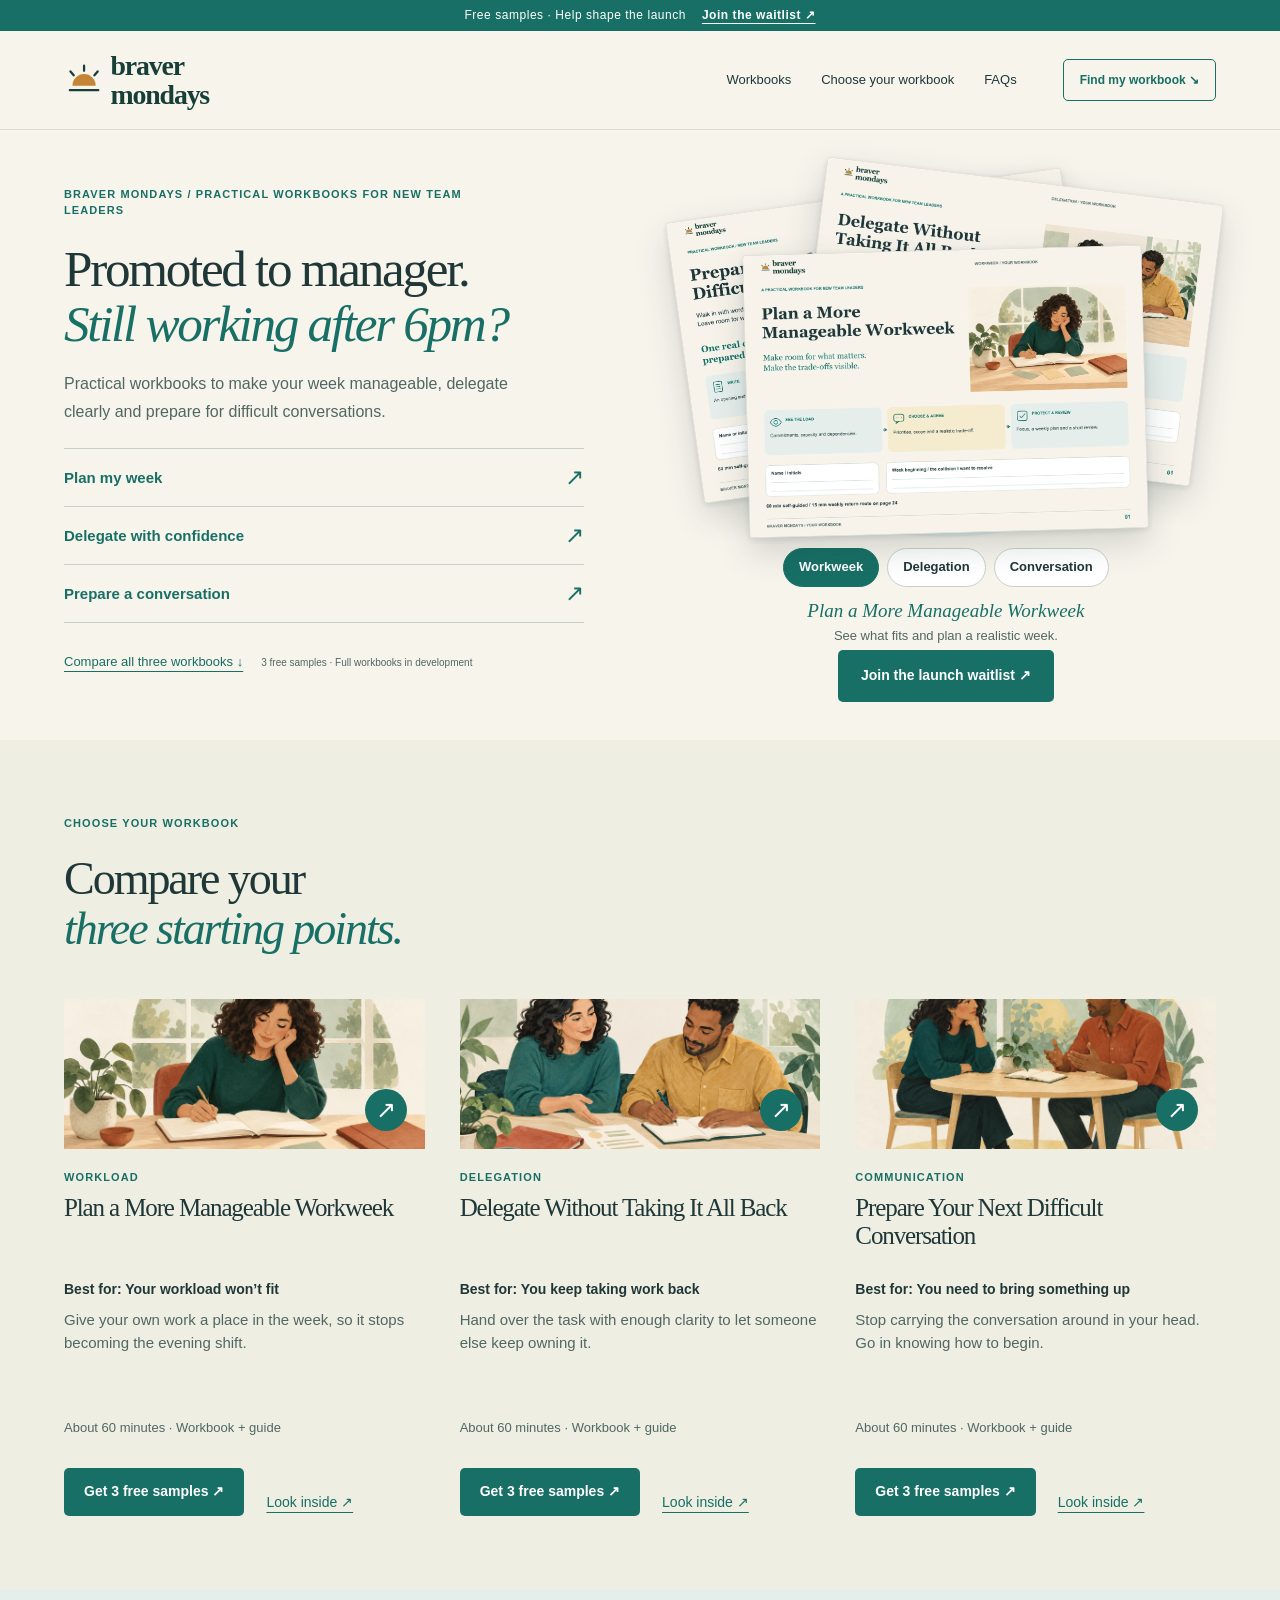
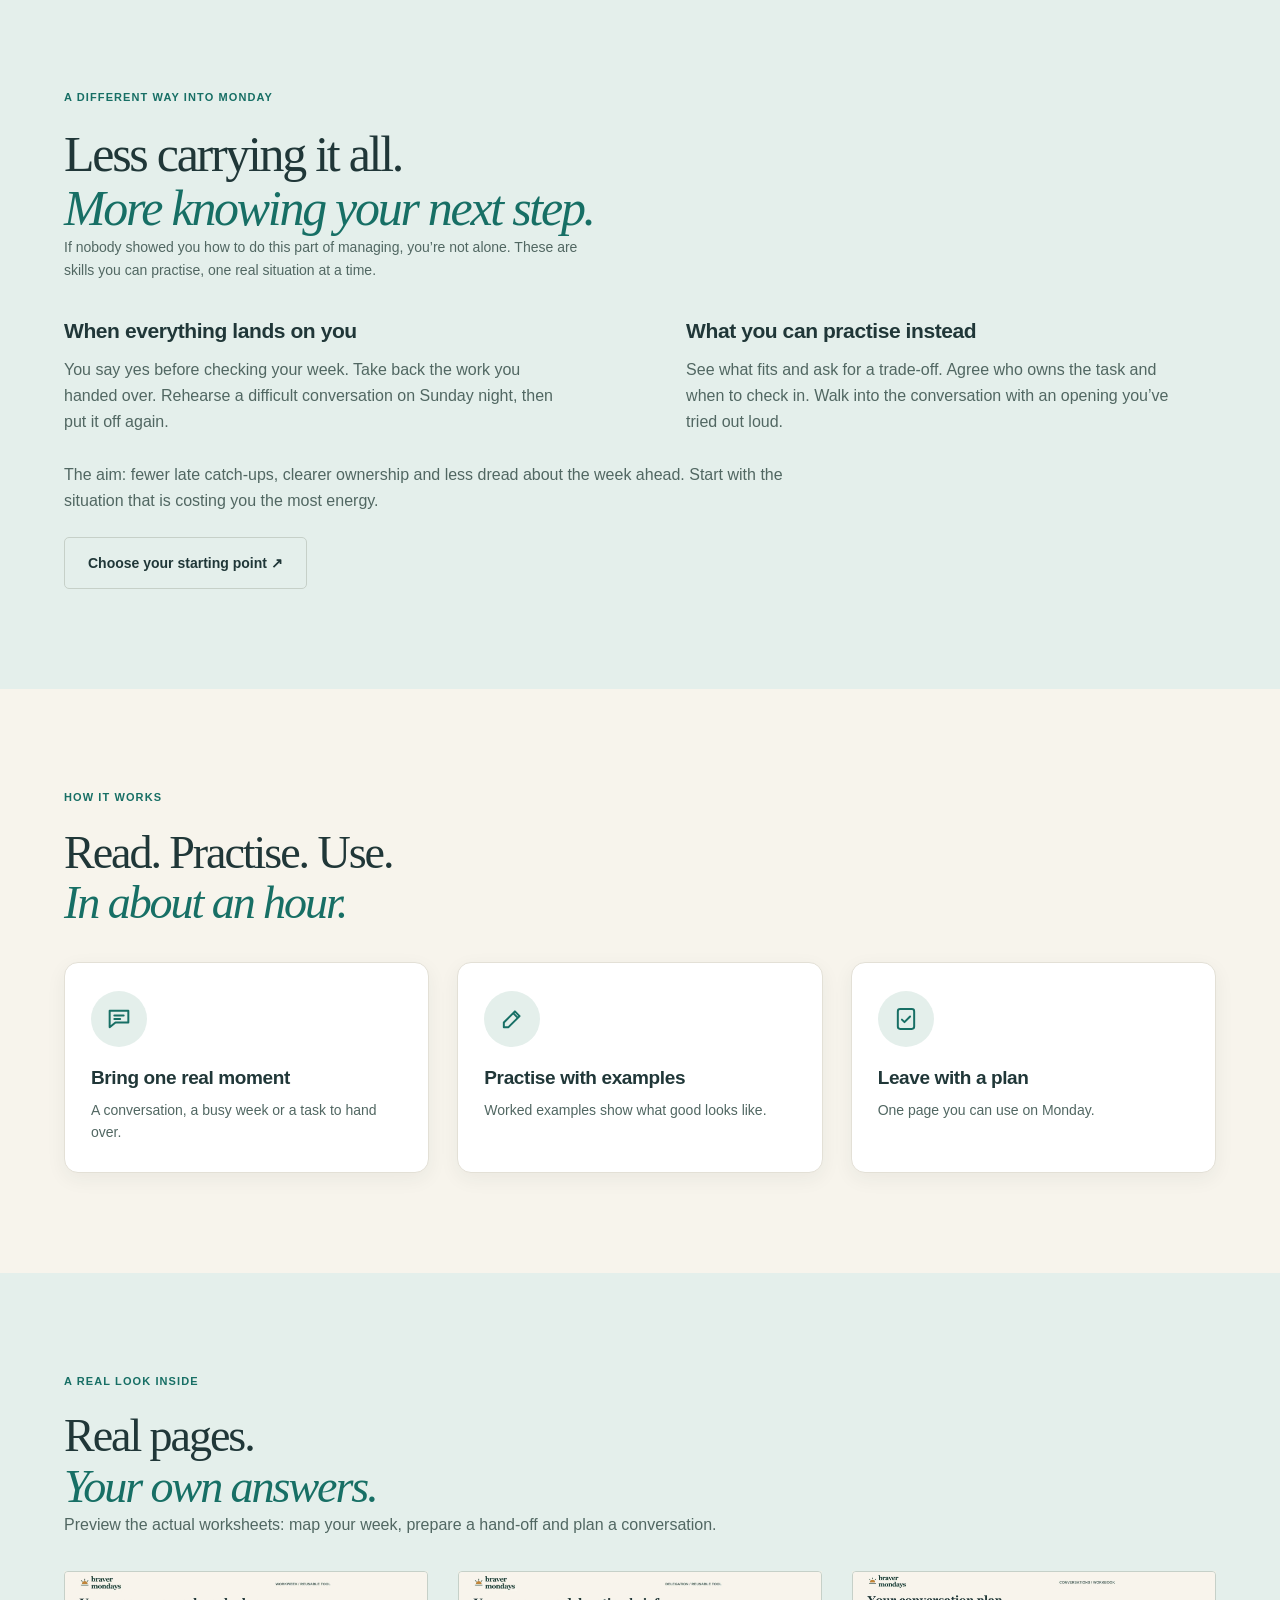
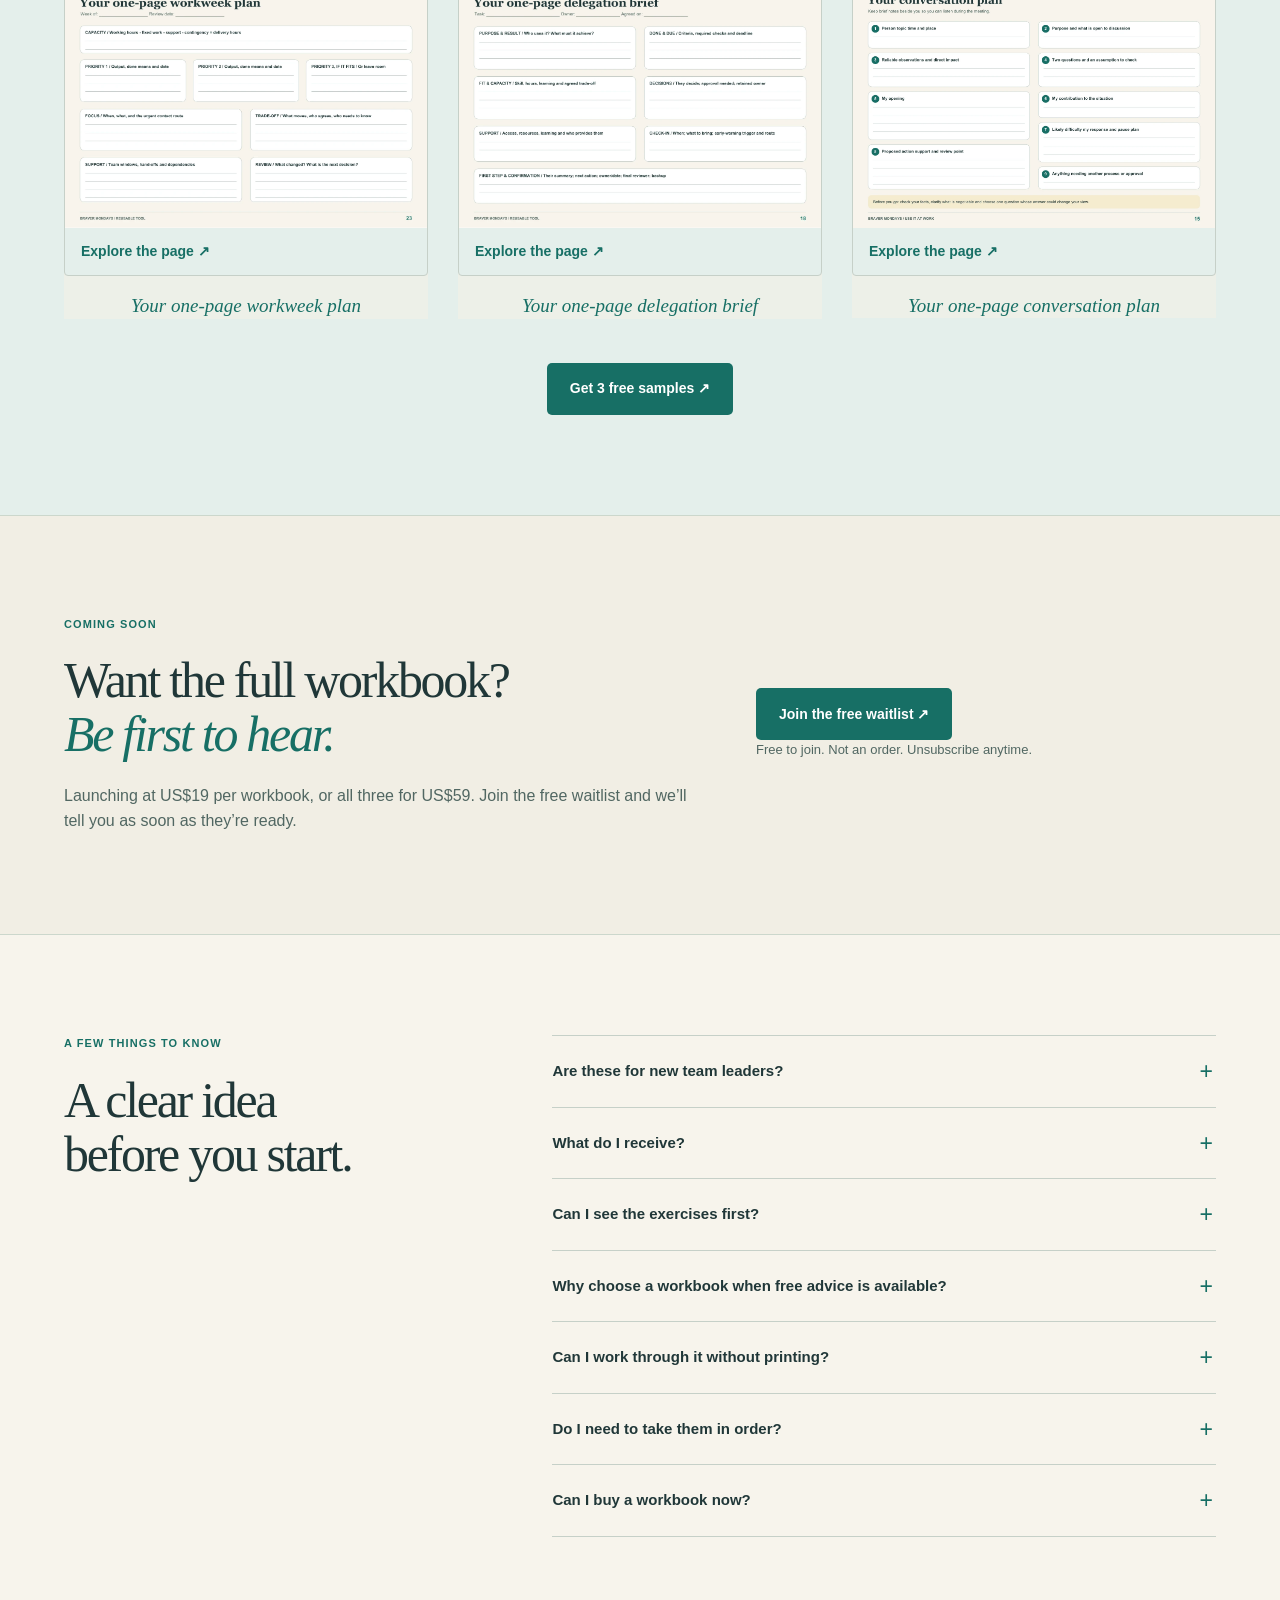
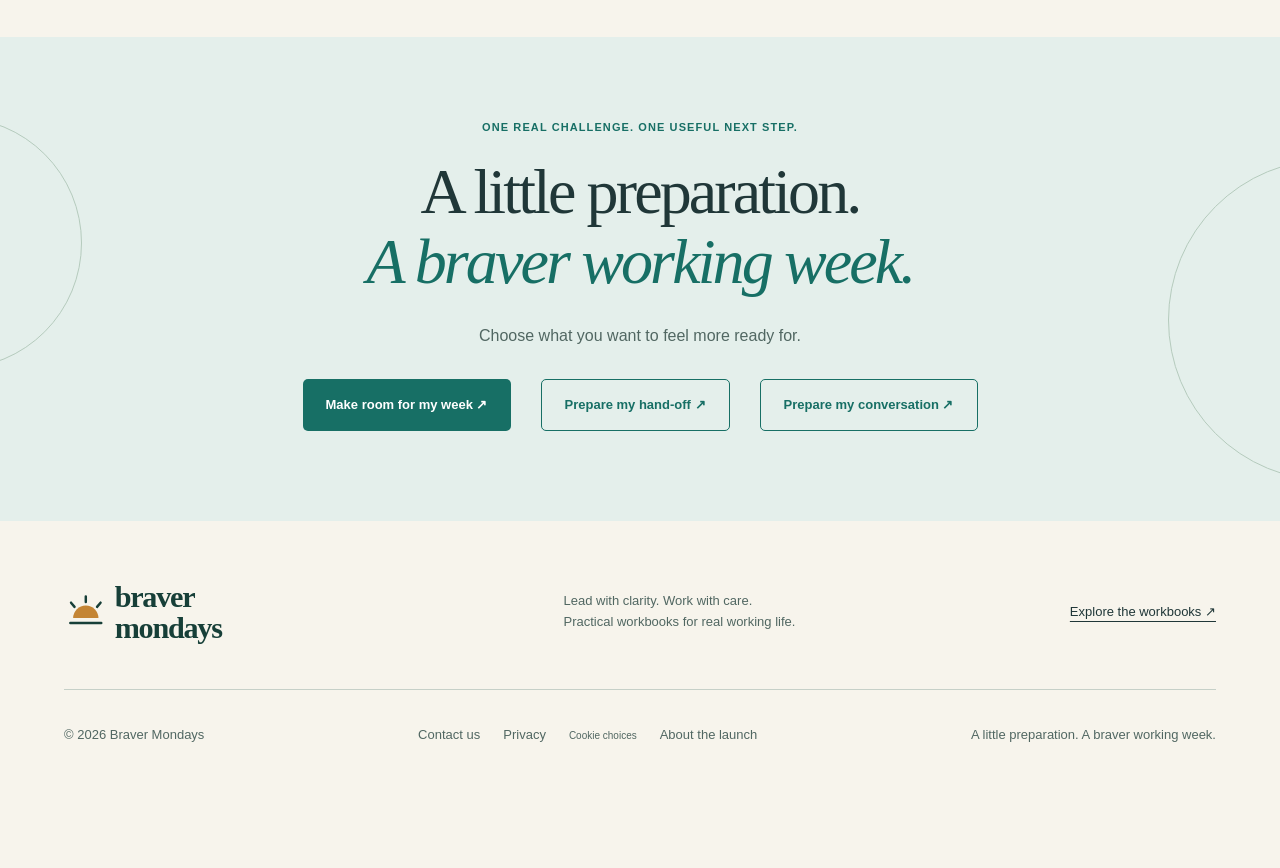
==== commit aefc5303: "Shorten hero copy and move reassurance below the introduction" ====
--- a/index.html
+++ b/index.html
@@ -1,8 +1,8 @@
 <!doctype html><html lang="en"><head><meta charset="utf-8"><meta name="viewport" content="width=device-width, initial-scale=1"><title>Less after-hours catch-up for new managers | Braver Mondays</title><meta name="description" content="Choose a practical workbook for your next difficult conversation, a more manageable workweek or a clearer delegation. Visual exercises and reusable plans for new team leaders."><meta name="theme-color" content="#176f65"><link rel="canonical" href="https://bravermondays.com/"><meta property="og:type" content="website"><meta property="og:title" content="Less after-hours catch-up for new managers"><meta property="og:description" content="Choose a practical workbook for your next difficult conversation, a more manageable workweek or a clearer delegation. Visual exercises and reusable plans for new team leaders."><meta property="og:image" content="https://bravermondays.com/assets/conversation-hero.webp"><meta property="og:url" content="https://bravermondays.com/"><link rel="icon" href="/assets/braver-mondays-mark.svg" type="image/svg+xml"><link rel="stylesheet" href="/styles.css?v=usability-2"><script src="/app.js?v=usability-2" defer></script></head>
 <body data-page="home" data-product-id="difficult-conversations"><script type="application/json" id="sample-data">[{"image": "/assets/workbook-04.webp", "title": "1 of 3 \u00b7 Separate facts from assumptions", "alt": "Separate facts from assumptions"}, {"image": "/assets/workbook-08.webp", "title": "2 of 3 \u00b7 Build your opening in four parts", "alt": "Build your opening in four parts"}, {"image": "/assets/workbook-15.webp", "title": "3 of 3 \u00b7 Your one-page conversation plan", "alt": "Your one-page conversation plan"}]</script><a class="skip-link" href="#main">Skip to content</a><div class="review-banner">Free samples · Help shape the launch <a href="/#launch-list">Join the waitlist ↗︎</a></div><header class="site-header"><div class="nav-wrap"><a class="brand" href="/" aria-label="Braver Mondays home"><img src="/assets/braver-mondays-logo.svg" alt="Braver Mondays" width="320" height="104"></a><nav aria-label="Main navigation"><a href="/workbooks/" >Workbooks</a><a href="/#choose">Choose your workbook</a><a href="/#faq">FAQs</a></nav><a class="button nav-cta" href="#choose">Find my workbook ↘︎</a><details class="mobile-menu"><summary>Menu <span aria-hidden="true">＋</span></summary><nav aria-label="Mobile navigation"><a href="/workbooks/">All workbooks</a><a href="/#choose">Compare the workbooks</a><a href="/#look-inside">See examples &amp; samples</a><a href="/#faq">Questions &amp; answers</a></nav></details></div></header>
 <main id="main">
-<section class="home-hero"><div class="home-hero-inner"><div class="home-hero-copy"><p class="eyebrow">BRAVER MONDAYS / PRACTICAL WORKBOOKS FOR NEW TEAM LEADERS</p><h1>Promoted to manager.<br><em>Still doing your own work after 6pm?</em></h1><p class="home-intro">Your team’s questions. Your boss’s requests. Your own deadlines. And only one of you. Make the load visible, hand work over clearly and prepare for the conversations you’re putting off.</p><p class="hero-reassurance">If nobody showed you how to do this part of managing, you’re not alone. These are skills you can practise, one real situation at a time.</p><nav class="home-need-routes" aria-label="Find a workbook for your situation"><p>WHAT WOULD HELP YOU MOST RIGHT NOW?</p><a href="/workbooks/manageable-workweek/"><span><strong>Make the week feel more manageable</strong><small>See what fits and agree what needs to change.</small></span><b aria-hidden="true">↗︎</b></a><a href="/workbooks/delegation/"><span><strong>Delegate without doing it all yourself</strong><small>Give ownership with clear boundaries and support.</small></span><b aria-hidden="true">↗︎</b></a><a href="/workbooks/difficult-conversations/"><span><strong>Feel ready for a difficult conversation</strong><small>Find your opening, questions and next step.</small></span><b aria-hidden="true">↗︎</b></a></nav><div class="home-compare"><a href="#choose">Compare all three workbooks ↓</a><span>3 free samples · Full workbooks in development</span></div></div><figure class="home-hero-art hero-covers"><div class="cover-stack"><button type="button" class="cover slot-front" data-cover="workweek" data-title="Plan a More Manageable Workweek" data-line="See what fits and plan a realistic week." aria-label="Show Plan a More Manageable Workweek" aria-pressed="true"><img src="/assets/workweek-01.webp" alt="" width="1200" height="849"></button><button type="button" class="cover slot-right" data-cover="delegation" data-title="Delegate Without Taking It All Back" data-line="Hand over the work with clear ownership." aria-label="Show Delegate Without Taking It All Back" aria-pressed="false"><img src="/assets/delegation-01.webp" alt="" width="1200" height="849"></button><button type="button" class="cover slot-left" data-cover="difficult-conversations" data-title="Prepare Your Next Difficult Conversation" data-line="Find your words and agree a next step." aria-label="Show Prepare Your Next Difficult Conversation" aria-pressed="false"><img src="/assets/workbook-01.webp" alt="" width="1400" height="990" fetchpriority="high"></button></div><div class="cover-chips" role="group" aria-label="Choose a workbook"><button type="button" data-cover="workweek" aria-pressed="true" class="is-active">Workweek</button><button type="button" data-cover="delegation" aria-pressed="false">Delegation</button><button type="button" data-cover="difficult-conversations" aria-pressed="false">Conversation</button></div><figcaption class="cover-caption"><strong id="cover-title">Plan a More Manageable Workweek</strong><span id="cover-line">See what fits and plan a realistic week.</span><button type="button" class="button primary" id="cover-waitlist" data-waitlist="workweek">Join the launch waitlist ↗︎</button></figcaption></figure></div></section>
-<section class="home-collection section-pad" id="choose"><div class="home-section-heading"><div><p class="eyebrow">CHOOSE YOUR WORKBOOK</p><h2>Compare your<br><em>three starting points.</em></h2></div></div><p class="comparison-hint">Swipe to compare the three workbooks.</p><div class="home-choices workbook-comparison" tabindex="0" role="region" aria-label="Compare the three workbooks"><article class="home-choice" id="workweek" aria-labelledby="workweek-title"><a class="home-choice-art" href="/workbooks/manageable-workweek/" aria-label="Explore Plan a More Manageable Workweek"><img src="/assets/workweek-hero.webp" alt="A team leader writing a realistic weekly plan" width="1536" height="1024" loading="lazy"><span aria-hidden="true">↗︎</span></a><p class="eyebrow">WORKLOAD</p><h2 id="workweek-title"><a href="/workbooks/manageable-workweek/">Plan a More Manageable Workweek</a></h2><p class="comparison-need">Best for: Your workload won’t fit</p><p class="choice-outcome">Give your own work a place in the week, so it stops becoming the evening shift.</p><p class="comparison-format">About 60 minutes · Workbook + guide</p><div class="choice-actions"><button class="button primary" data-email-sample="workweek">Get 3 free samples ↗︎</button><a class="choice-sample" href="/workbooks/manageable-workweek/">Look inside ↗︎</a></div></article><article class="home-choice" id="delegation" aria-labelledby="delegation-title"><a class="home-choice-art" href="/workbooks/delegation/" aria-label="Explore Delegate Without Taking It All Back"><img src="/assets/delegation-hero.webp" alt="A colleague owning the plan with support from his team leader" width="1536" height="1024" loading="lazy"><span aria-hidden="true">↗︎</span></a><p class="eyebrow">DELEGATION</p><h2 id="delegation-title"><a href="/workbooks/delegation/">Delegate Without Taking It All Back</a></h2><p class="comparison-need">Best for: You keep taking work back</p><p class="choice-outcome">Hand over the task with enough clarity to let someone else keep owning it.</p><p class="comparison-format">About 60 minutes · Workbook + guide</p><div class="choice-actions"><button class="button primary" data-email-sample="delegation">Get 3 free samples ↗︎</button><a class="choice-sample" href="/workbooks/delegation/">Look inside ↗︎</a></div></article><article class="home-choice" id="conversation" aria-labelledby="conversation-title"><a class="home-choice-art" href="/workbooks/difficult-conversations/" aria-label="Explore Prepare Your Next Difficult Conversation"><img src="/assets/conversation-hero.webp" alt="Two colleagues listening and talking together" width="1536" height="1024" loading="lazy"><span aria-hidden="true">↗︎</span></a><p class="eyebrow">COMMUNICATION</p><h2 id="conversation-title"><a href="/workbooks/difficult-conversations/">Prepare Your Next Difficult Conversation</a></h2><p class="comparison-need">Best for: You need to bring something up</p><p class="choice-outcome">Stop carrying the conversation around in your head. Go in knowing how to begin.</p><p class="comparison-format">About 60 minutes · Workbook + guide</p><div class="choice-actions"><button class="button primary" data-email-sample="difficult-conversations">Get 3 free samples ↗︎</button><a class="choice-sample" href="/workbooks/difficult-conversations/">Look inside ↗︎</a></div></article></div></section><section class="before-after section-pad" aria-labelledby="before-after-title"><p class="eyebrow">A DIFFERENT WAY INTO MONDAY</p><h2 id="before-after-title">Less carrying it all.<br><em>More knowing your next step.</em></h2><div class="before-after-grid"><div><h3>When everything lands on you</h3><p>You say yes before checking your week. Take back the work you handed over. Rehearse a difficult conversation on Sunday night, then put it off again.</p></div><div><h3>What you can practise instead</h3><p>See what fits and ask for a trade-off. Agree who owns the task and when to check in. Walk into the conversation with an opening you’ve tried out loud.</p></div></div><p class="before-after-note">The aim: fewer late catch-ups, clearer ownership and less dread about the week ahead. Start with the situation that is costing you the most energy.</p><a class="button secondary" href="#choose">Choose your starting point ↗︎</a></section><section class="home-method section-pad reveal" id="how-it-works"><div class="home-section-heading"><div><p class="eyebrow">HOW IT WORKS</p><h2>Read. Practise. Use.<br><em>In about an hour.</em></h2></div></div><ol class="method-steps"><li><span class="method-icon"><svg viewBox="0 0 24 24" fill="none" aria-hidden="true"><path d="M4 5h16v10H9l-5 4V5Z" stroke="currentColor" stroke-width="1.7" stroke-linejoin="round"/><path d="M8 9h8M8 12h5" stroke="currentColor" stroke-width="1.7" stroke-linecap="round"/></svg></span><h3>Bring one real moment</h3><p>A conversation, a busy week or a task to hand over.</p></li><li><span class="method-icon"><svg viewBox="0 0 24 24" fill="none" aria-hidden="true"><path d="m14.5 5.5 4 4L9 19H5v-4l9.5-9.5Z" stroke="currentColor" stroke-width="1.7" stroke-linejoin="round"/><path d="m13 7 4 4" stroke="currentColor" stroke-width="1.7"/></svg></span><h3>Practise with examples</h3><p>Worked examples show what good looks like.</p></li><li><span class="method-icon"><svg viewBox="0 0 24 24" fill="none" aria-hidden="true"><rect x="5" y="3.5" width="14" height="17" rx="2" stroke="currentColor" stroke-width="1.7"/><path d="m8.5 12.5 2.2 2.2 4.8-4.8" stroke="currentColor" stroke-width="1.7" stroke-linecap="round" stroke-linejoin="round"/></svg></span><h3>Leave with a plan</h3><p>One page you can use on Monday.</p></li></ol></section><section class="home-inside section-pad" id="look-inside"><div class="home-section-heading"><div><p class="eyebrow">A REAL LOOK INSIDE</p><h2>Real pages.<br><em>Your own answers.</em></h2><p>Preview the actual worksheets: map your week, prepare a hand-off and plan a conversation.</p></div></div><div class="inside-gallery"><figure><button type="button" class="worksheet-zoom" data-large-preview="workweek" aria-label="Enlarge manageable-workweek worksheet"><img src="/assets/workweek-23.webp" alt="Workbook page: Your one-page workweek plan" width="1200" height="849" loading="lazy"><span>Explore the page ↗︎</span></button><figcaption>Your one-page workweek plan</figcaption></figure><figure><button type="button" class="worksheet-zoom" data-large-preview="delegation" aria-label="Enlarge delegation worksheet"><img src="/assets/delegation-18.webp" alt="Workbook page: Your one-page delegation brief" width="1200" height="849" loading="lazy"><span>Explore the page ↗︎</span></button><figcaption>Your one-page delegation brief</figcaption></figure><figure><button type="button" class="worksheet-zoom" data-large-preview="difficult-conversations" aria-label="Enlarge difficult-conversations worksheet"><img src="/assets/workbook-15.webp" alt="Workbook page: Your one-page conversation plan" width="1400" height="990" loading="lazy"><span>Explore the page ↗︎</span></button><figcaption>Your one-page conversation plan</figcaption></figure></div><div class="inside-cta"><button class="button primary" data-email-sample="choose">Get 3 free samples ↗︎</button></div></section>
+<section class="home-hero"><div class="home-hero-inner"><div class="home-hero-copy"><p class="eyebrow">BRAVER MONDAYS / PRACTICAL WORKBOOKS FOR NEW TEAM LEADERS</p><h1>Promoted to manager.<br><em>Still working after 6pm?</em></h1><p class="home-intro">Practical workbooks to make your week manageable, delegate clearly and prepare for difficult conversations.</p><nav class="home-need-routes" aria-label="Find a workbook for your situation"><a href="/workbooks/manageable-workweek/"><span><strong>Plan my week</strong></span><b aria-hidden="true">↗︎</b></a><a href="/workbooks/delegation/"><span><strong>Delegate with confidence</strong></span><b aria-hidden="true">↗︎</b></a><a href="/workbooks/difficult-conversations/"><span><strong>Prepare a conversation</strong></span><b aria-hidden="true">↗︎</b></a></nav><div class="home-compare"><a href="#choose">Compare all three workbooks ↓</a><span>3 free samples · Full workbooks in development</span></div></div><figure class="home-hero-art hero-covers"><div class="cover-stack"><button type="button" class="cover slot-front" data-cover="workweek" data-title="Plan a More Manageable Workweek" data-line="See what fits and plan a realistic week." aria-label="Show Plan a More Manageable Workweek" aria-pressed="true"><img src="/assets/workweek-01.webp" alt="" width="1200" height="849"></button><button type="button" class="cover slot-right" data-cover="delegation" data-title="Delegate Without Taking It All Back" data-line="Hand over the work with clear ownership." aria-label="Show Delegate Without Taking It All Back" aria-pressed="false"><img src="/assets/delegation-01.webp" alt="" width="1200" height="849"></button><button type="button" class="cover slot-left" data-cover="difficult-conversations" data-title="Prepare Your Next Difficult Conversation" data-line="Find your words and agree a next step." aria-label="Show Prepare Your Next Difficult Conversation" aria-pressed="false"><img src="/assets/workbook-01.webp" alt="" width="1400" height="990" fetchpriority="high"></button></div><div class="cover-chips" role="group" aria-label="Choose a workbook"><button type="button" data-cover="workweek" aria-pressed="true" class="is-active">Workweek</button><button type="button" data-cover="delegation" aria-pressed="false">Delegation</button><button type="button" data-cover="difficult-conversations" aria-pressed="false">Conversation</button></div><figcaption class="cover-caption"><strong id="cover-title">Plan a More Manageable Workweek</strong><span id="cover-line">See what fits and plan a realistic week.</span><button type="button" class="button primary" id="cover-waitlist" data-waitlist="workweek">Join the launch waitlist ↗︎</button></figcaption></figure></div></section>
+<section class="home-collection section-pad" id="choose"><div class="home-section-heading"><div><p class="eyebrow">CHOOSE YOUR WORKBOOK</p><h2>Compare your<br><em>three starting points.</em></h2></div></div><p class="comparison-hint">Swipe to compare the three workbooks.</p><div class="home-choices workbook-comparison" tabindex="0" role="region" aria-label="Compare the three workbooks"><article class="home-choice" id="workweek" aria-labelledby="workweek-title"><a class="home-choice-art" href="/workbooks/manageable-workweek/" aria-label="Explore Plan a More Manageable Workweek"><img src="/assets/workweek-hero.webp" alt="A team leader writing a realistic weekly plan" width="1536" height="1024" loading="lazy"><span aria-hidden="true">↗︎</span></a><p class="eyebrow">WORKLOAD</p><h2 id="workweek-title"><a href="/workbooks/manageable-workweek/">Plan a More Manageable Workweek</a></h2><p class="comparison-need">Best for: Your workload won’t fit</p><p class="choice-outcome">Give your own work a place in the week, so it stops becoming the evening shift.</p><p class="comparison-format">About 60 minutes · Workbook + guide</p><div class="choice-actions"><button class="button primary" data-email-sample="workweek">Get 3 free samples ↗︎</button><a class="choice-sample" href="/workbooks/manageable-workweek/">Look inside ↗︎</a></div></article><article class="home-choice" id="delegation" aria-labelledby="delegation-title"><a class="home-choice-art" href="/workbooks/delegation/" aria-label="Explore Delegate Without Taking It All Back"><img src="/assets/delegation-hero.webp" alt="A colleague owning the plan with support from his team leader" width="1536" height="1024" loading="lazy"><span aria-hidden="true">↗︎</span></a><p class="eyebrow">DELEGATION</p><h2 id="delegation-title"><a href="/workbooks/delegation/">Delegate Without Taking It All Back</a></h2><p class="comparison-need">Best for: You keep taking work back</p><p class="choice-outcome">Hand over the task with enough clarity to let someone else keep owning it.</p><p class="comparison-format">About 60 minutes · Workbook + guide</p><div class="choice-actions"><button class="button primary" data-email-sample="delegation">Get 3 free samples ↗︎</button><a class="choice-sample" href="/workbooks/delegation/">Look inside ↗︎</a></div></article><article class="home-choice" id="conversation" aria-labelledby="conversation-title"><a class="home-choice-art" href="/workbooks/difficult-conversations/" aria-label="Explore Prepare Your Next Difficult Conversation"><img src="/assets/conversation-hero.webp" alt="Two colleagues listening and talking together" width="1536" height="1024" loading="lazy"><span aria-hidden="true">↗︎</span></a><p class="eyebrow">COMMUNICATION</p><h2 id="conversation-title"><a href="/workbooks/difficult-conversations/">Prepare Your Next Difficult Conversation</a></h2><p class="comparison-need">Best for: You need to bring something up</p><p class="choice-outcome">Stop carrying the conversation around in your head. Go in knowing how to begin.</p><p class="comparison-format">About 60 minutes · Workbook + guide</p><div class="choice-actions"><button class="button primary" data-email-sample="difficult-conversations">Get 3 free samples ↗︎</button><a class="choice-sample" href="/workbooks/difficult-conversations/">Look inside ↗︎</a></div></article></div></section><section class="before-after section-pad" aria-labelledby="before-after-title"><p class="eyebrow">A DIFFERENT WAY INTO MONDAY</p><h2 id="before-after-title">Less carrying it all.<br><em>More knowing your next step.</em></h2><p class="hero-reassurance">If nobody showed you how to do this part of managing, you’re not alone. These are skills you can practise, one real situation at a time.</p><div class="before-after-grid"><div><h3>When everything lands on you</h3><p>You say yes before checking your week. Take back the work you handed over. Rehearse a difficult conversation on Sunday night, then put it off again.</p></div><div><h3>What you can practise instead</h3><p>See what fits and ask for a trade-off. Agree who owns the task and when to check in. Walk into the conversation with an opening you’ve tried out loud.</p></div></div><p class="before-after-note">The aim: fewer late catch-ups, clearer ownership and less dread about the week ahead. Start with the situation that is costing you the most energy.</p><a class="button secondary" href="#choose">Choose your starting point ↗︎</a></section><section class="home-method section-pad reveal" id="how-it-works"><div class="home-section-heading"><div><p class="eyebrow">HOW IT WORKS</p><h2>Read. Practise. Use.<br><em>In about an hour.</em></h2></div></div><ol class="method-steps"><li><span class="method-icon"><svg viewBox="0 0 24 24" fill="none" aria-hidden="true"><path d="M4 5h16v10H9l-5 4V5Z" stroke="currentColor" stroke-width="1.7" stroke-linejoin="round"/><path d="M8 9h8M8 12h5" stroke="currentColor" stroke-width="1.7" stroke-linecap="round"/></svg></span><h3>Bring one real moment</h3><p>A conversation, a busy week or a task to hand over.</p></li><li><span class="method-icon"><svg viewBox="0 0 24 24" fill="none" aria-hidden="true"><path d="m14.5 5.5 4 4L9 19H5v-4l9.5-9.5Z" stroke="currentColor" stroke-width="1.7" stroke-linejoin="round"/><path d="m13 7 4 4" stroke="currentColor" stroke-width="1.7"/></svg></span><h3>Practise with examples</h3><p>Worked examples show what good looks like.</p></li><li><span class="method-icon"><svg viewBox="0 0 24 24" fill="none" aria-hidden="true"><rect x="5" y="3.5" width="14" height="17" rx="2" stroke="currentColor" stroke-width="1.7"/><path d="m8.5 12.5 2.2 2.2 4.8-4.8" stroke="currentColor" stroke-width="1.7" stroke-linecap="round" stroke-linejoin="round"/></svg></span><h3>Leave with a plan</h3><p>One page you can use on Monday.</p></li></ol></section><section class="home-inside section-pad" id="look-inside"><div class="home-section-heading"><div><p class="eyebrow">A REAL LOOK INSIDE</p><h2>Real pages.<br><em>Your own answers.</em></h2><p>Preview the actual worksheets: map your week, prepare a hand-off and plan a conversation.</p></div></div><div class="inside-gallery"><figure><button type="button" class="worksheet-zoom" data-large-preview="workweek" aria-label="Enlarge manageable-workweek worksheet"><img src="/assets/workweek-23.webp" alt="Workbook page: Your one-page workweek plan" width="1200" height="849" loading="lazy"><span>Explore the page ↗︎</span></button><figcaption>Your one-page workweek plan</figcaption></figure><figure><button type="button" class="worksheet-zoom" data-large-preview="delegation" aria-label="Enlarge delegation worksheet"><img src="/assets/delegation-18.webp" alt="Workbook page: Your one-page delegation brief" width="1200" height="849" loading="lazy"><span>Explore the page ↗︎</span></button><figcaption>Your one-page delegation brief</figcaption></figure><figure><button type="button" class="worksheet-zoom" data-large-preview="difficult-conversations" aria-label="Enlarge difficult-conversations worksheet"><img src="/assets/workbook-15.webp" alt="Workbook page: Your one-page conversation plan" width="1400" height="990" loading="lazy"><span>Explore the page ↗︎</span></button><figcaption>Your one-page conversation plan</figcaption></figure></div><div class="inside-cta"><button class="button primary" data-email-sample="choose">Get 3 free samples ↗︎</button></div></section>
 
 <section class="launch-waitlist section-pad" id="launch-list"><div><p class="eyebrow">COMING SOON</p><h2>Want the full workbook?<br><em>Be first to hear.</em></h2><p>Launching at US$19 per workbook, or all three for US$59. Join the free waitlist and we’ll tell you as soon as they’re ready.</p></div><div><button class="button primary" data-waitlist="all">Join the free waitlist ↗︎</button><p class="small">Free to join. Not an order. Unsubscribe anytime.</p></div></section>
 <section id="testimonials" class="testimonials section-pad" hidden><div id="testimonial-quotes"></div></section>
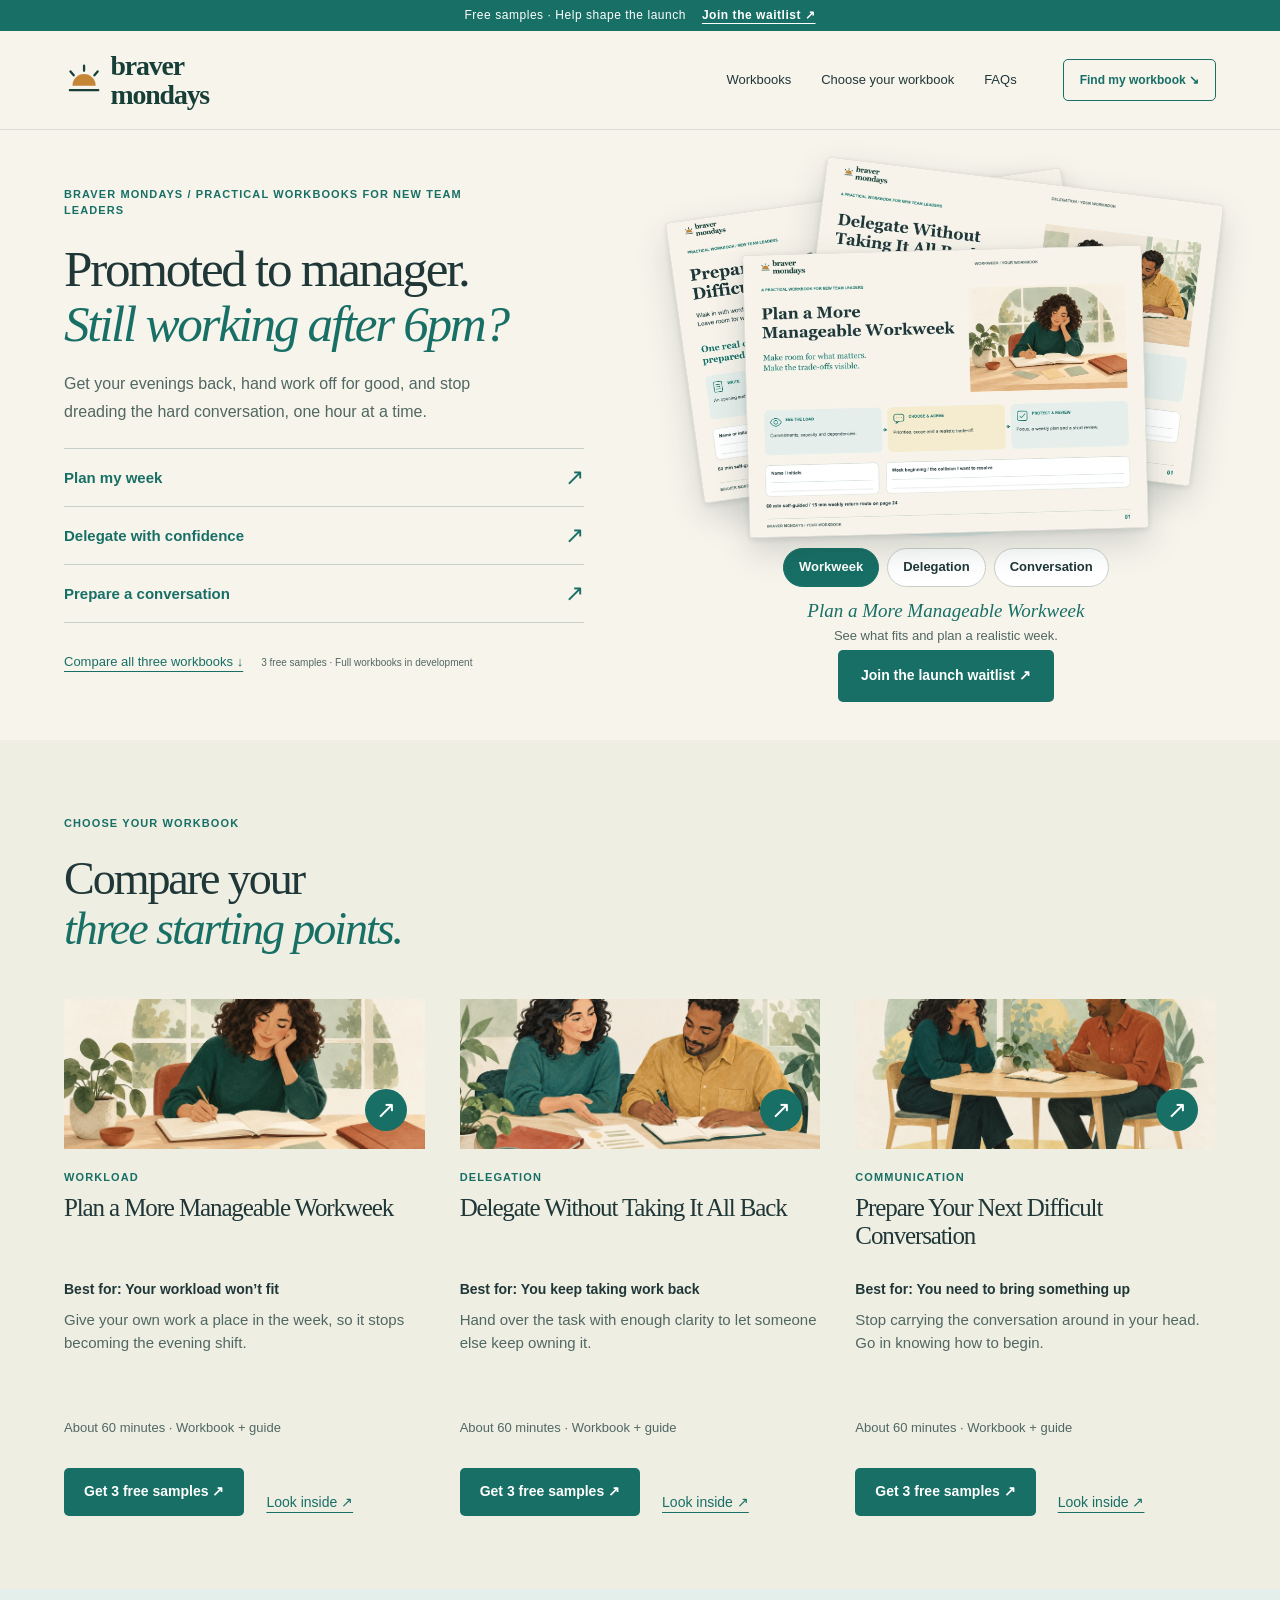
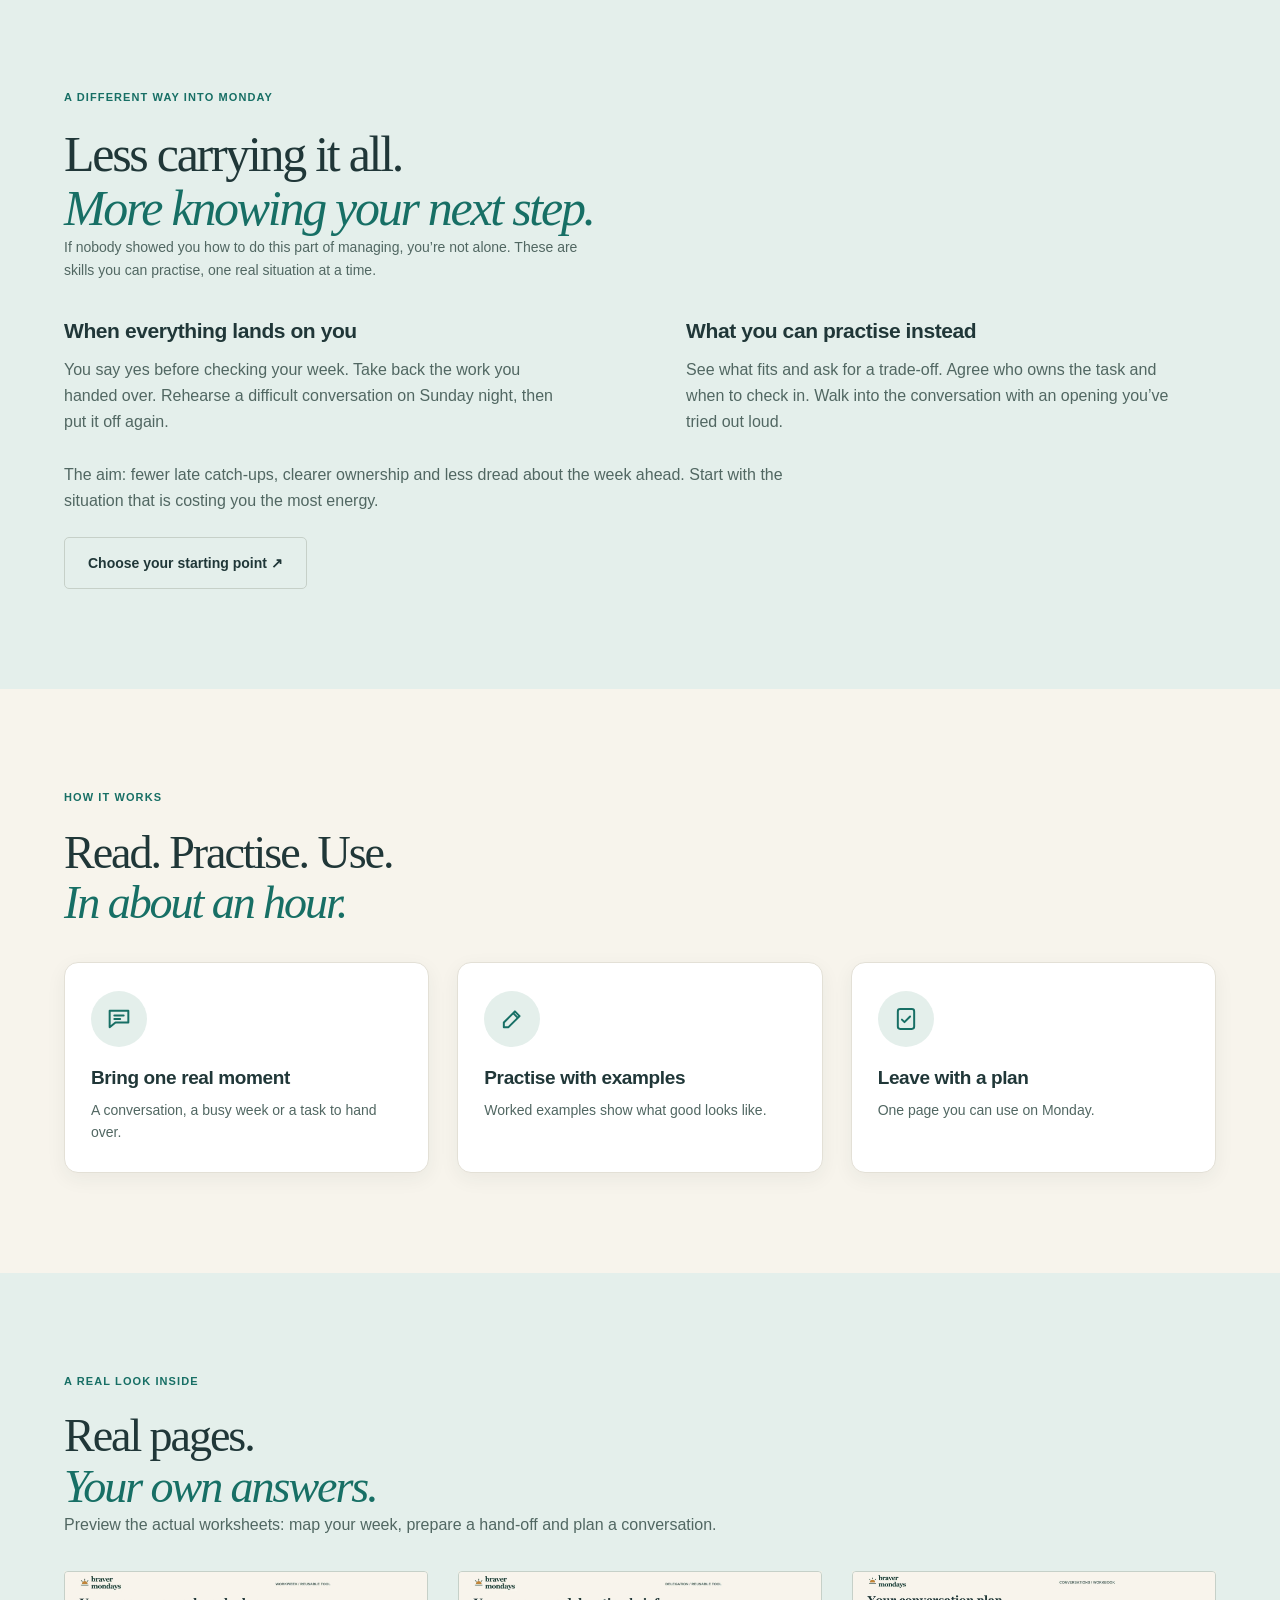
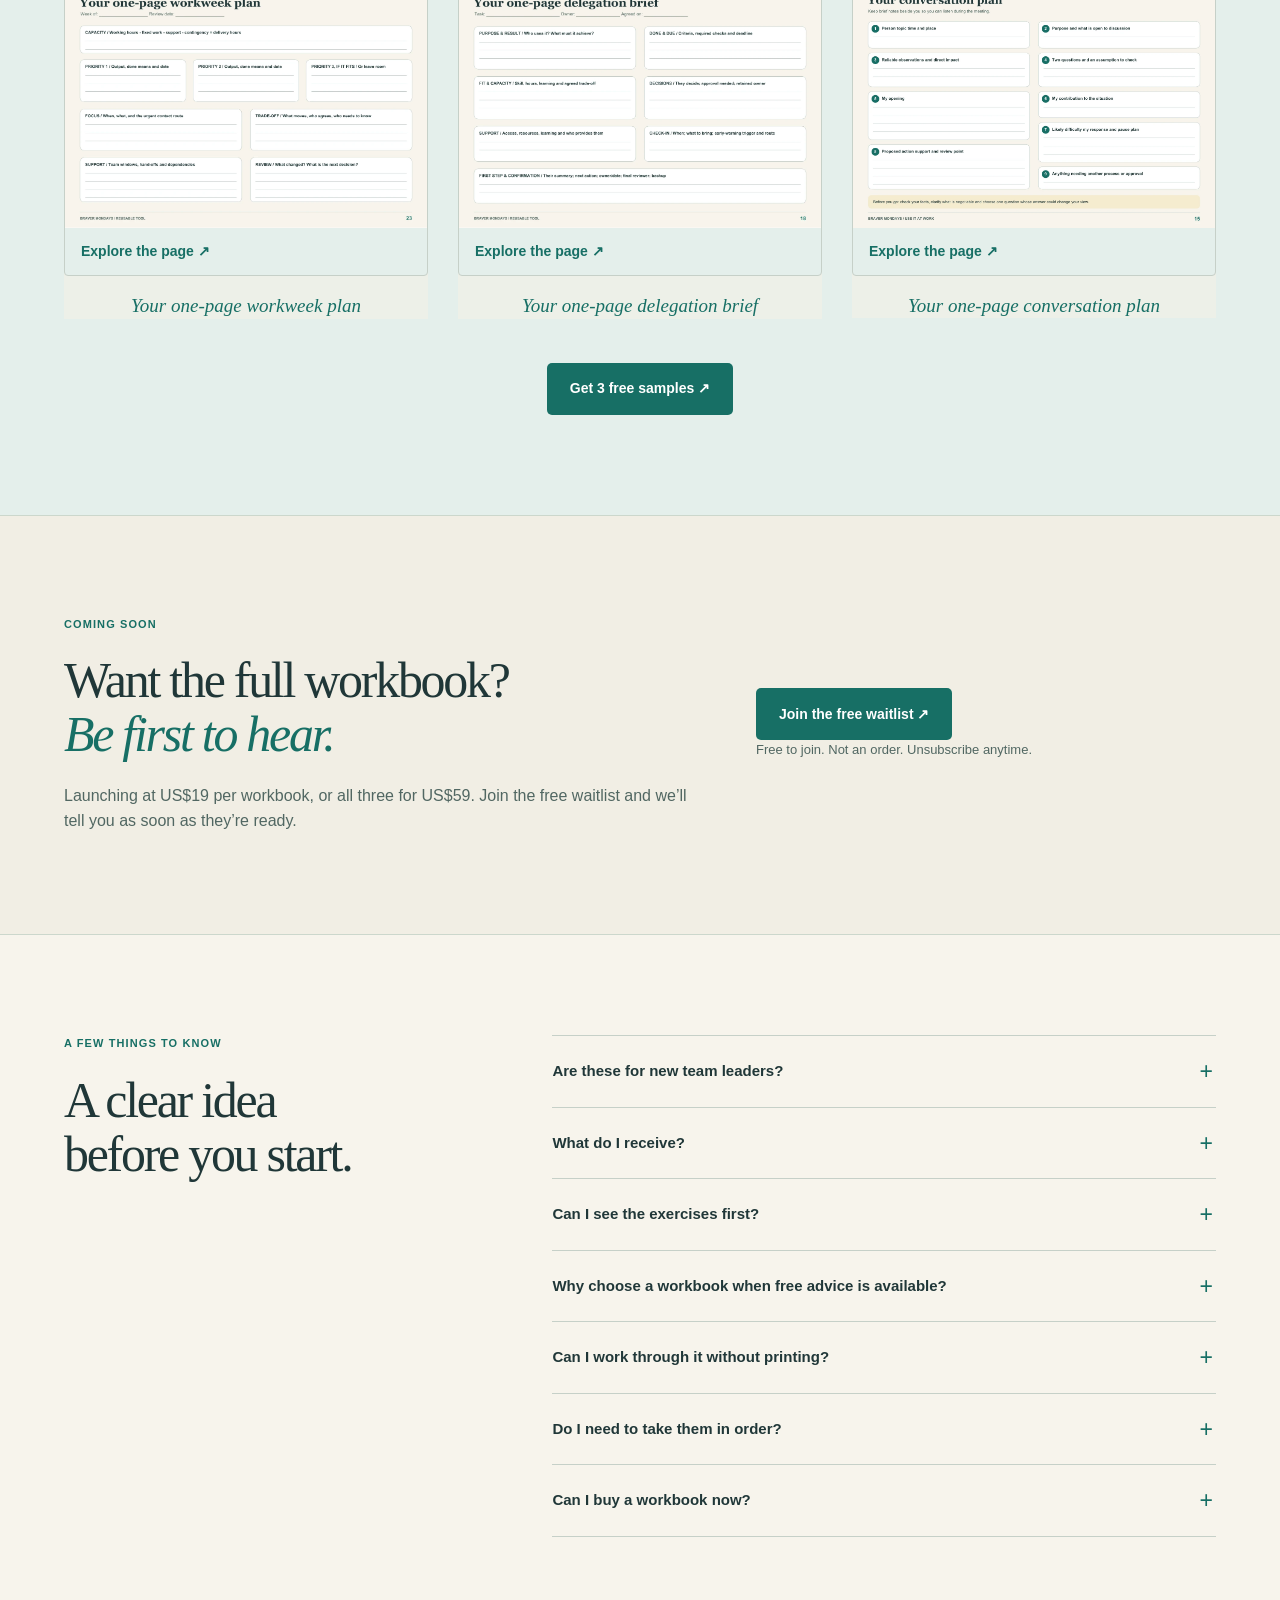
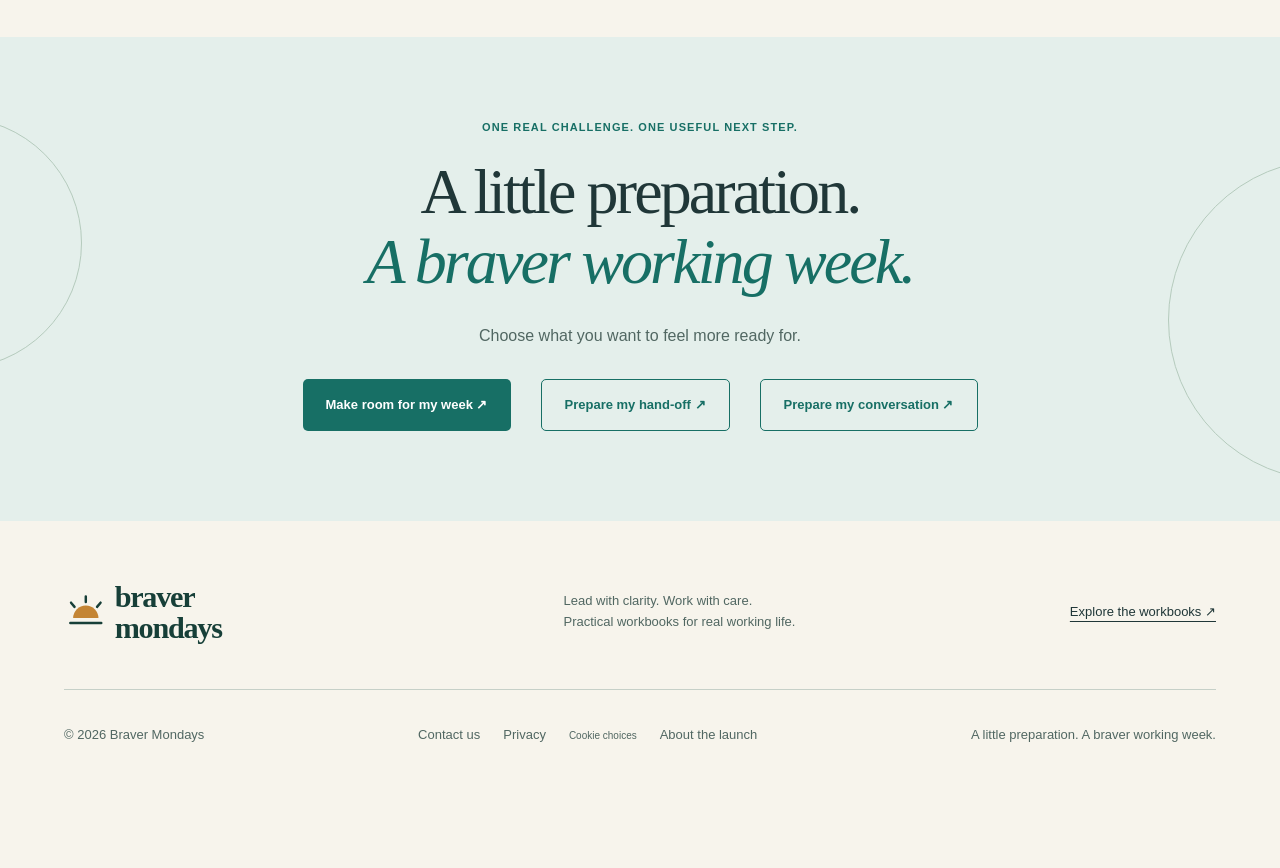
==== commit ebae95bf: "Lead hero supporting copy with the outcomes new managers want" ====
--- a/index.html
+++ b/index.html
@@ -1,7 +1,7 @@
 <!doctype html><html lang="en"><head><meta charset="utf-8"><meta name="viewport" content="width=device-width, initial-scale=1"><title>Less after-hours catch-up for new managers | Braver Mondays</title><meta name="description" content="Choose a practical workbook for your next difficult conversation, a more manageable workweek or a clearer delegation. Visual exercises and reusable plans for new team leaders."><meta name="theme-color" content="#176f65"><link rel="canonical" href="https://bravermondays.com/"><meta property="og:type" content="website"><meta property="og:title" content="Less after-hours catch-up for new managers"><meta property="og:description" content="Choose a practical workbook for your next difficult conversation, a more manageable workweek or a clearer delegation. Visual exercises and reusable plans for new team leaders."><meta property="og:image" content="https://bravermondays.com/assets/conversation-hero.webp"><meta property="og:url" content="https://bravermondays.com/"><link rel="icon" href="/assets/braver-mondays-mark.svg" type="image/svg+xml"><link rel="stylesheet" href="/styles.css?v=usability-2"><script src="/app.js?v=usability-2" defer></script></head>
 <body data-page="home" data-product-id="difficult-conversations"><script type="application/json" id="sample-data">[{"image": "/assets/workbook-04.webp", "title": "1 of 3 \u00b7 Separate facts from assumptions", "alt": "Separate facts from assumptions"}, {"image": "/assets/workbook-08.webp", "title": "2 of 3 \u00b7 Build your opening in four parts", "alt": "Build your opening in four parts"}, {"image": "/assets/workbook-15.webp", "title": "3 of 3 \u00b7 Your one-page conversation plan", "alt": "Your one-page conversation plan"}]</script><a class="skip-link" href="#main">Skip to content</a><div class="review-banner">Free samples · Help shape the launch <a href="/#launch-list">Join the waitlist ↗︎</a></div><header class="site-header"><div class="nav-wrap"><a class="brand" href="/" aria-label="Braver Mondays home"><img src="/assets/braver-mondays-logo.svg" alt="Braver Mondays" width="320" height="104"></a><nav aria-label="Main navigation"><a href="/workbooks/" >Workbooks</a><a href="/#choose">Choose your workbook</a><a href="/#faq">FAQs</a></nav><a class="button nav-cta" href="#choose">Find my workbook ↘︎</a><details class="mobile-menu"><summary>Menu <span aria-hidden="true">＋</span></summary><nav aria-label="Mobile navigation"><a href="/workbooks/">All workbooks</a><a href="/#choose">Compare the workbooks</a><a href="/#look-inside">See examples &amp; samples</a><a href="/#faq">Questions &amp; answers</a></nav></details></div></header>
 <main id="main">
-<section class="home-hero"><div class="home-hero-inner"><div class="home-hero-copy"><p class="eyebrow">BRAVER MONDAYS / PRACTICAL WORKBOOKS FOR NEW TEAM LEADERS</p><h1>Promoted to manager.<br><em>Still working after 6pm?</em></h1><p class="home-intro">Practical workbooks to make your week manageable, delegate clearly and prepare for difficult conversations.</p><nav class="home-need-routes" aria-label="Find a workbook for your situation"><a href="/workbooks/manageable-workweek/"><span><strong>Plan my week</strong></span><b aria-hidden="true">↗︎</b></a><a href="/workbooks/delegation/"><span><strong>Delegate with confidence</strong></span><b aria-hidden="true">↗︎</b></a><a href="/workbooks/difficult-conversations/"><span><strong>Prepare a conversation</strong></span><b aria-hidden="true">↗︎</b></a></nav><div class="home-compare"><a href="#choose">Compare all three workbooks ↓</a><span>3 free samples · Full workbooks in development</span></div></div><figure class="home-hero-art hero-covers"><div class="cover-stack"><button type="button" class="cover slot-front" data-cover="workweek" data-title="Plan a More Manageable Workweek" data-line="See what fits and plan a realistic week." aria-label="Show Plan a More Manageable Workweek" aria-pressed="true"><img src="/assets/workweek-01.webp" alt="" width="1200" height="849"></button><button type="button" class="cover slot-right" data-cover="delegation" data-title="Delegate Without Taking It All Back" data-line="Hand over the work with clear ownership." aria-label="Show Delegate Without Taking It All Back" aria-pressed="false"><img src="/assets/delegation-01.webp" alt="" width="1200" height="849"></button><button type="button" class="cover slot-left" data-cover="difficult-conversations" data-title="Prepare Your Next Difficult Conversation" data-line="Find your words and agree a next step." aria-label="Show Prepare Your Next Difficult Conversation" aria-pressed="false"><img src="/assets/workbook-01.webp" alt="" width="1400" height="990" fetchpriority="high"></button></div><div class="cover-chips" role="group" aria-label="Choose a workbook"><button type="button" data-cover="workweek" aria-pressed="true" class="is-active">Workweek</button><button type="button" data-cover="delegation" aria-pressed="false">Delegation</button><button type="button" data-cover="difficult-conversations" aria-pressed="false">Conversation</button></div><figcaption class="cover-caption"><strong id="cover-title">Plan a More Manageable Workweek</strong><span id="cover-line">See what fits and plan a realistic week.</span><button type="button" class="button primary" id="cover-waitlist" data-waitlist="workweek">Join the launch waitlist ↗︎</button></figcaption></figure></div></section>
+<section class="home-hero"><div class="home-hero-inner"><div class="home-hero-copy"><p class="eyebrow">BRAVER MONDAYS / PRACTICAL WORKBOOKS FOR NEW TEAM LEADERS</p><h1>Promoted to manager.<br><em>Still working after 6pm?</em></h1><p class="home-intro">Get your evenings back, hand work off for good, and stop dreading the hard conversation, one hour at a time.</p><nav class="home-need-routes" aria-label="Find a workbook for your situation"><a href="/workbooks/manageable-workweek/"><span><strong>Plan my week</strong></span><b aria-hidden="true">↗︎</b></a><a href="/workbooks/delegation/"><span><strong>Delegate with confidence</strong></span><b aria-hidden="true">↗︎</b></a><a href="/workbooks/difficult-conversations/"><span><strong>Prepare a conversation</strong></span><b aria-hidden="true">↗︎</b></a></nav><div class="home-compare"><a href="#choose">Compare all three workbooks ↓</a><span>3 free samples · Full workbooks in development</span></div></div><figure class="home-hero-art hero-covers"><div class="cover-stack"><button type="button" class="cover slot-front" data-cover="workweek" data-title="Plan a More Manageable Workweek" data-line="See what fits and plan a realistic week." aria-label="Show Plan a More Manageable Workweek" aria-pressed="true"><img src="/assets/workweek-01.webp" alt="" width="1200" height="849"></button><button type="button" class="cover slot-right" data-cover="delegation" data-title="Delegate Without Taking It All Back" data-line="Hand over the work with clear ownership." aria-label="Show Delegate Without Taking It All Back" aria-pressed="false"><img src="/assets/delegation-01.webp" alt="" width="1200" height="849"></button><button type="button" class="cover slot-left" data-cover="difficult-conversations" data-title="Prepare Your Next Difficult Conversation" data-line="Find your words and agree a next step." aria-label="Show Prepare Your Next Difficult Conversation" aria-pressed="false"><img src="/assets/workbook-01.webp" alt="" width="1400" height="990" fetchpriority="high"></button></div><div class="cover-chips" role="group" aria-label="Choose a workbook"><button type="button" data-cover="workweek" aria-pressed="true" class="is-active">Workweek</button><button type="button" data-cover="delegation" aria-pressed="false">Delegation</button><button type="button" data-cover="difficult-conversations" aria-pressed="false">Conversation</button></div><figcaption class="cover-caption"><strong id="cover-title">Plan a More Manageable Workweek</strong><span id="cover-line">See what fits and plan a realistic week.</span><button type="button" class="button primary" id="cover-waitlist" data-waitlist="workweek">Join the launch waitlist ↗︎</button></figcaption></figure></div></section>
 <section class="home-collection section-pad" id="choose"><div class="home-section-heading"><div><p class="eyebrow">CHOOSE YOUR WORKBOOK</p><h2>Compare your<br><em>three starting points.</em></h2></div></div><p class="comparison-hint">Swipe to compare the three workbooks.</p><div class="home-choices workbook-comparison" tabindex="0" role="region" aria-label="Compare the three workbooks"><article class="home-choice" id="workweek" aria-labelledby="workweek-title"><a class="home-choice-art" href="/workbooks/manageable-workweek/" aria-label="Explore Plan a More Manageable Workweek"><img src="/assets/workweek-hero.webp" alt="A team leader writing a realistic weekly plan" width="1536" height="1024" loading="lazy"><span aria-hidden="true">↗︎</span></a><p class="eyebrow">WORKLOAD</p><h2 id="workweek-title"><a href="/workbooks/manageable-workweek/">Plan a More Manageable Workweek</a></h2><p class="comparison-need">Best for: Your workload won’t fit</p><p class="choice-outcome">Give your own work a place in the week, so it stops becoming the evening shift.</p><p class="comparison-format">About 60 minutes · Workbook + guide</p><div class="choice-actions"><button class="button primary" data-email-sample="workweek">Get 3 free samples ↗︎</button><a class="choice-sample" href="/workbooks/manageable-workweek/">Look inside ↗︎</a></div></article><article class="home-choice" id="delegation" aria-labelledby="delegation-title"><a class="home-choice-art" href="/workbooks/delegation/" aria-label="Explore Delegate Without Taking It All Back"><img src="/assets/delegation-hero.webp" alt="A colleague owning the plan with support from his team leader" width="1536" height="1024" loading="lazy"><span aria-hidden="true">↗︎</span></a><p class="eyebrow">DELEGATION</p><h2 id="delegation-title"><a href="/workbooks/delegation/">Delegate Without Taking It All Back</a></h2><p class="comparison-need">Best for: You keep taking work back</p><p class="choice-outcome">Hand over the task with enough clarity to let someone else keep owning it.</p><p class="comparison-format">About 60 minutes · Workbook + guide</p><div class="choice-actions"><button class="button primary" data-email-sample="delegation">Get 3 free samples ↗︎</button><a class="choice-sample" href="/workbooks/delegation/">Look inside ↗︎</a></div></article><article class="home-choice" id="conversation" aria-labelledby="conversation-title"><a class="home-choice-art" href="/workbooks/difficult-conversations/" aria-label="Explore Prepare Your Next Difficult Conversation"><img src="/assets/conversation-hero.webp" alt="Two colleagues listening and talking together" width="1536" height="1024" loading="lazy"><span aria-hidden="true">↗︎</span></a><p class="eyebrow">COMMUNICATION</p><h2 id="conversation-title"><a href="/workbooks/difficult-conversations/">Prepare Your Next Difficult Conversation</a></h2><p class="comparison-need">Best for: You need to bring something up</p><p class="choice-outcome">Stop carrying the conversation around in your head. Go in knowing how to begin.</p><p class="comparison-format">About 60 minutes · Workbook + guide</p><div class="choice-actions"><button class="button primary" data-email-sample="difficult-conversations">Get 3 free samples ↗︎</button><a class="choice-sample" href="/workbooks/difficult-conversations/">Look inside ↗︎</a></div></article></div></section><section class="before-after section-pad" aria-labelledby="before-after-title"><p class="eyebrow">A DIFFERENT WAY INTO MONDAY</p><h2 id="before-after-title">Less carrying it all.<br><em>More knowing your next step.</em></h2><p class="hero-reassurance">If nobody showed you how to do this part of managing, you’re not alone. These are skills you can practise, one real situation at a time.</p><div class="before-after-grid"><div><h3>When everything lands on you</h3><p>You say yes before checking your week. Take back the work you handed over. Rehearse a difficult conversation on Sunday night, then put it off again.</p></div><div><h3>What you can practise instead</h3><p>See what fits and ask for a trade-off. Agree who owns the task and when to check in. Walk into the conversation with an opening you’ve tried out loud.</p></div></div><p class="before-after-note">The aim: fewer late catch-ups, clearer ownership and less dread about the week ahead. Start with the situation that is costing you the most energy.</p><a class="button secondary" href="#choose">Choose your starting point ↗︎</a></section><section class="home-method section-pad reveal" id="how-it-works"><div class="home-section-heading"><div><p class="eyebrow">HOW IT WORKS</p><h2>Read. Practise. Use.<br><em>In about an hour.</em></h2></div></div><ol class="method-steps"><li><span class="method-icon"><svg viewBox="0 0 24 24" fill="none" aria-hidden="true"><path d="M4 5h16v10H9l-5 4V5Z" stroke="currentColor" stroke-width="1.7" stroke-linejoin="round"/><path d="M8 9h8M8 12h5" stroke="currentColor" stroke-width="1.7" stroke-linecap="round"/></svg></span><h3>Bring one real moment</h3><p>A conversation, a busy week or a task to hand over.</p></li><li><span class="method-icon"><svg viewBox="0 0 24 24" fill="none" aria-hidden="true"><path d="m14.5 5.5 4 4L9 19H5v-4l9.5-9.5Z" stroke="currentColor" stroke-width="1.7" stroke-linejoin="round"/><path d="m13 7 4 4" stroke="currentColor" stroke-width="1.7"/></svg></span><h3>Practise with examples</h3><p>Worked examples show what good looks like.</p></li><li><span class="method-icon"><svg viewBox="0 0 24 24" fill="none" aria-hidden="true"><rect x="5" y="3.5" width="14" height="17" rx="2" stroke="currentColor" stroke-width="1.7"/><path d="m8.5 12.5 2.2 2.2 4.8-4.8" stroke="currentColor" stroke-width="1.7" stroke-linecap="round" stroke-linejoin="round"/></svg></span><h3>Leave with a plan</h3><p>One page you can use on Monday.</p></li></ol></section><section class="home-inside section-pad" id="look-inside"><div class="home-section-heading"><div><p class="eyebrow">A REAL LOOK INSIDE</p><h2>Real pages.<br><em>Your own answers.</em></h2><p>Preview the actual worksheets: map your week, prepare a hand-off and plan a conversation.</p></div></div><div class="inside-gallery"><figure><button type="button" class="worksheet-zoom" data-large-preview="workweek" aria-label="Enlarge manageable-workweek worksheet"><img src="/assets/workweek-23.webp" alt="Workbook page: Your one-page workweek plan" width="1200" height="849" loading="lazy"><span>Explore the page ↗︎</span></button><figcaption>Your one-page workweek plan</figcaption></figure><figure><button type="button" class="worksheet-zoom" data-large-preview="delegation" aria-label="Enlarge delegation worksheet"><img src="/assets/delegation-18.webp" alt="Workbook page: Your one-page delegation brief" width="1200" height="849" loading="lazy"><span>Explore the page ↗︎</span></button><figcaption>Your one-page delegation brief</figcaption></figure><figure><button type="button" class="worksheet-zoom" data-large-preview="difficult-conversations" aria-label="Enlarge difficult-conversations worksheet"><img src="/assets/workbook-15.webp" alt="Workbook page: Your one-page conversation plan" width="1400" height="990" loading="lazy"><span>Explore the page ↗︎</span></button><figcaption>Your one-page conversation plan</figcaption></figure></div><div class="inside-cta"><button class="button primary" data-email-sample="choose">Get 3 free samples ↗︎</button></div></section>
 
 <section class="launch-waitlist section-pad" id="launch-list"><div><p class="eyebrow">COMING SOON</p><h2>Want the full workbook?<br><em>Be first to hear.</em></h2><p>Launching at US$19 per workbook, or all three for US$59. Join the free waitlist and we’ll tell you as soon as they’re ready.</p></div><div><button class="button primary" data-waitlist="all">Join the free waitlist ↗︎</button><p class="small">Free to join. Not an order. Unsubscribe anytime.</p></div></section>
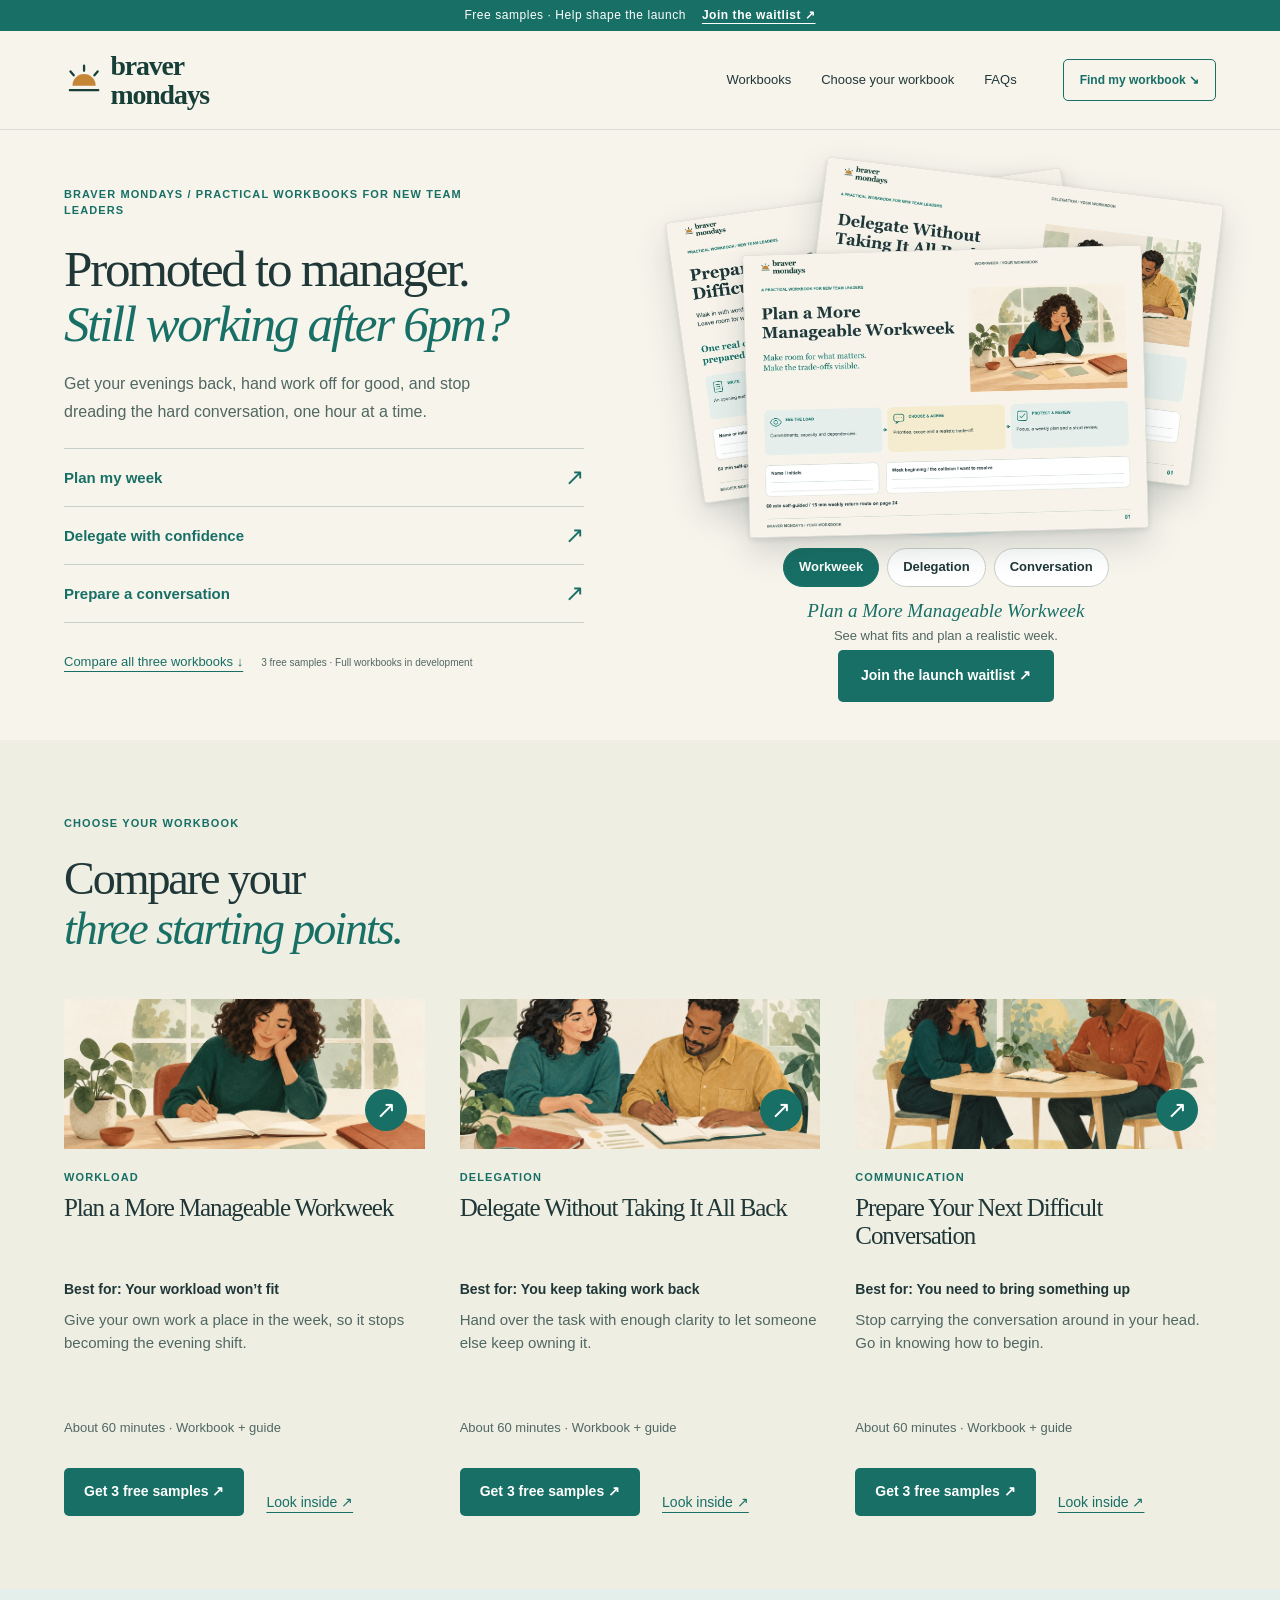
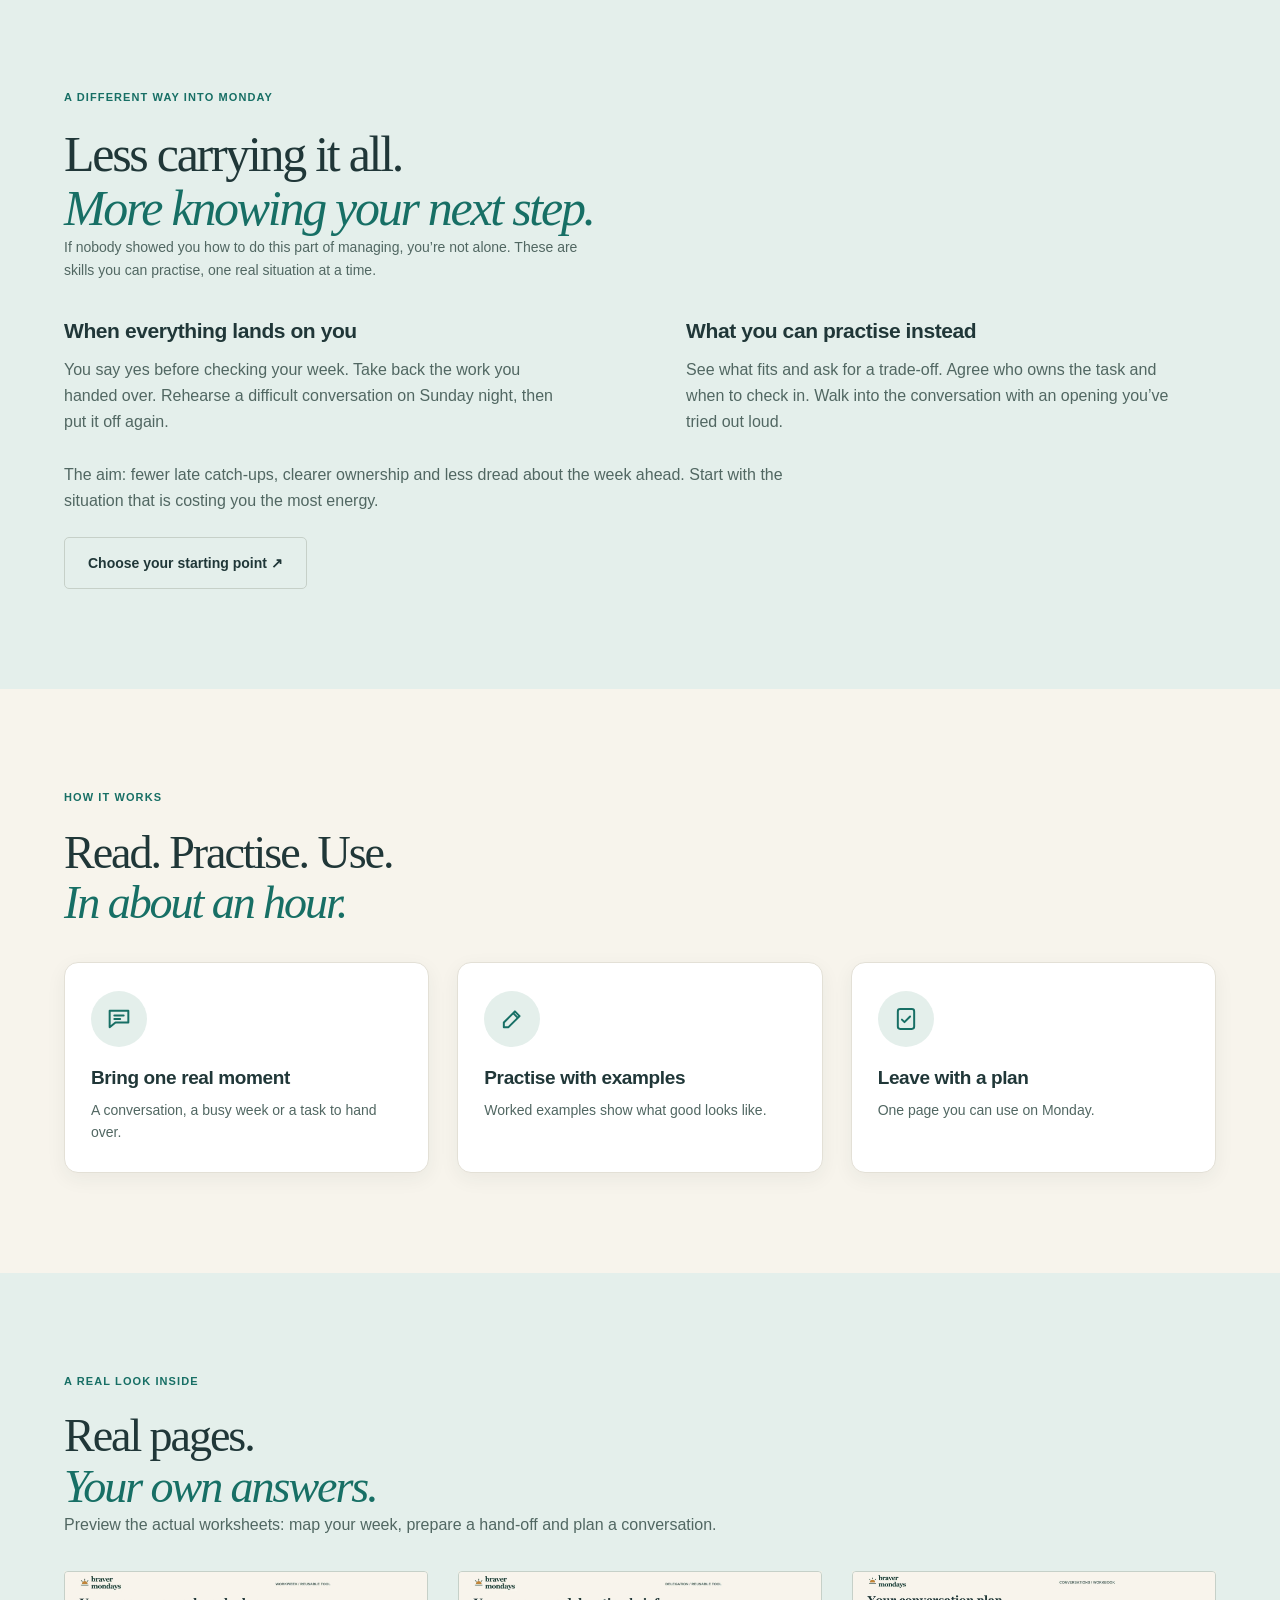
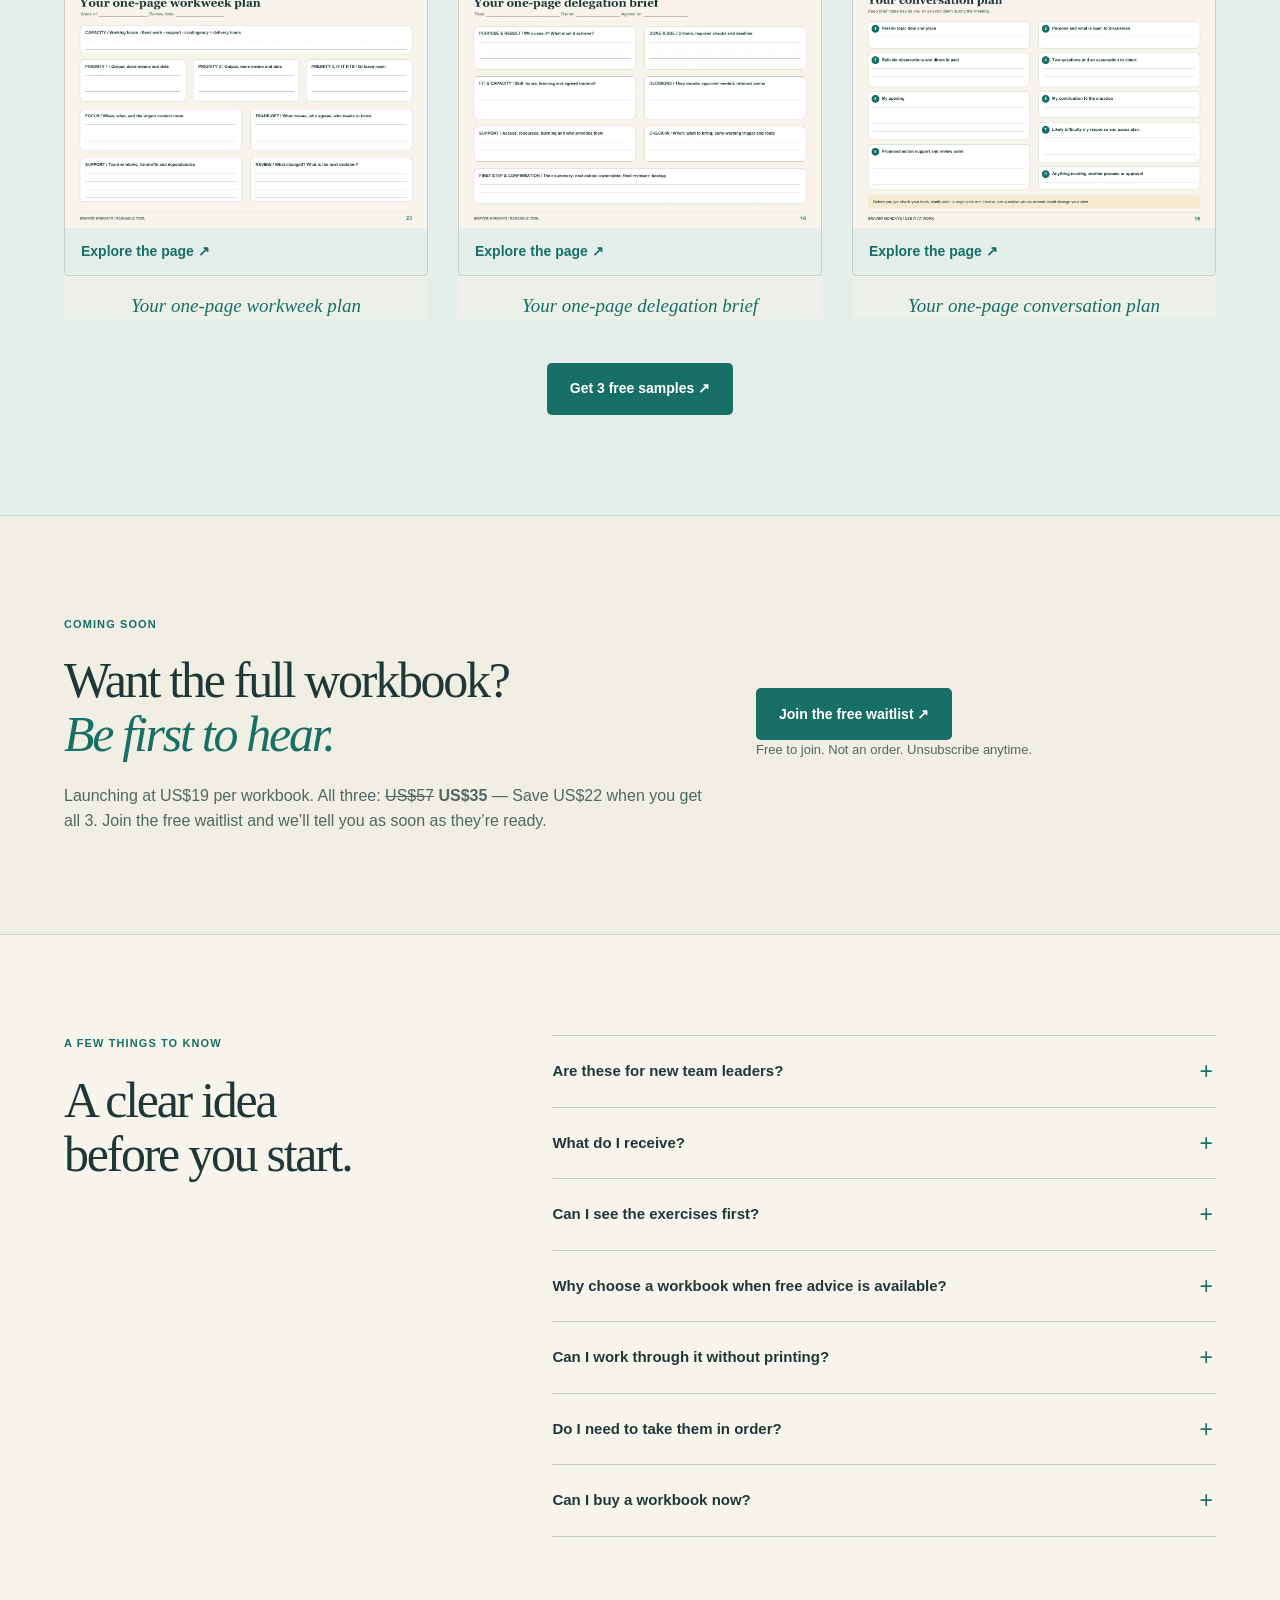
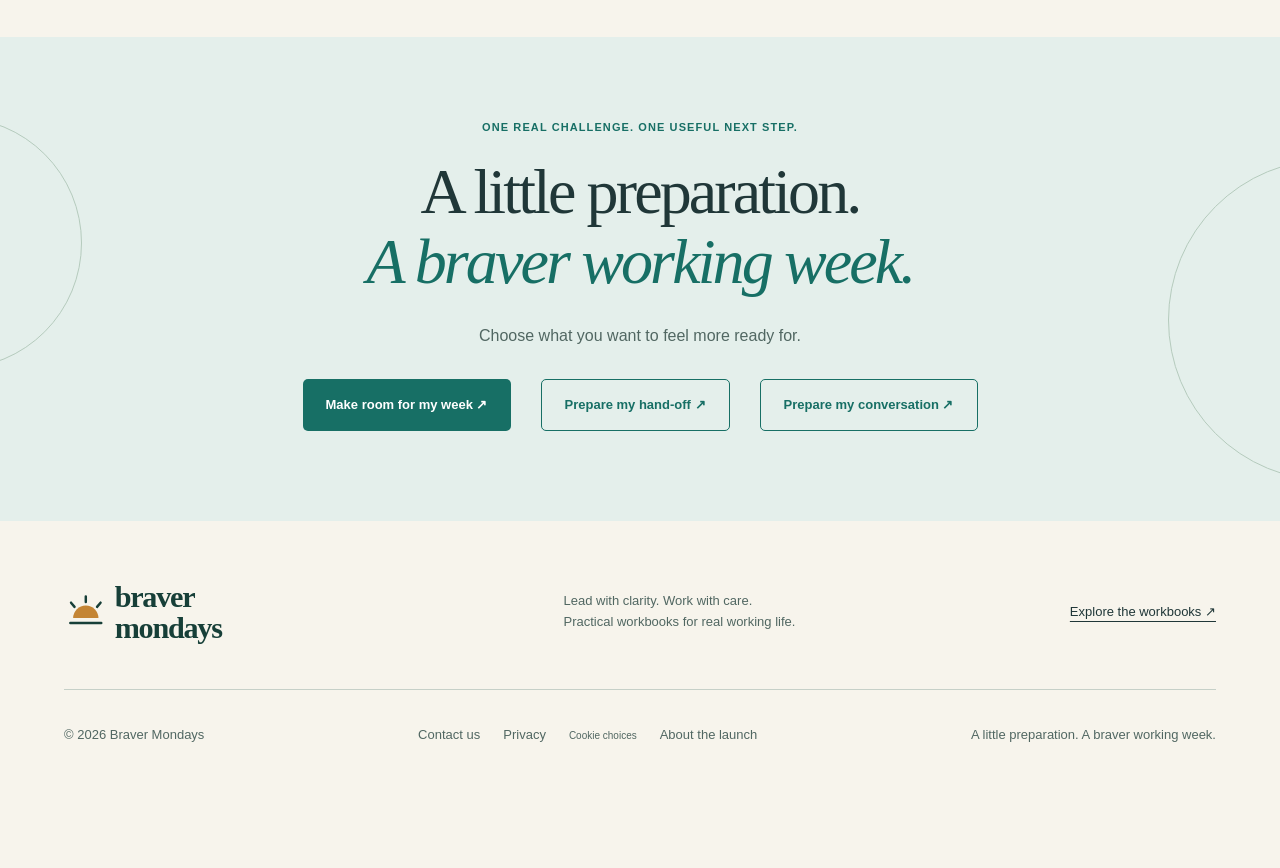
==== commit b129a4a2: "Set launch collection to $35 with $22 savings against three $19 singles" ====
--- a/index.html
+++ b/index.html
@@ -1,14 +1,14 @@
-<!doctype html><html lang="en"><head><meta charset="utf-8"><meta name="viewport" content="width=device-width, initial-scale=1"><title>Less after-hours catch-up for new managers | Braver Mondays</title><meta name="description" content="Choose a practical workbook for your next difficult conversation, a more manageable workweek or a clearer delegation. Visual exercises and reusable plans for new team leaders."><meta name="theme-color" content="#176f65"><link rel="canonical" href="https://bravermondays.com/"><meta property="og:type" content="website"><meta property="og:title" content="Less after-hours catch-up for new managers"><meta property="og:description" content="Choose a practical workbook for your next difficult conversation, a more manageable workweek or a clearer delegation. Visual exercises and reusable plans for new team leaders."><meta property="og:image" content="https://bravermondays.com/assets/conversation-hero.webp"><meta property="og:url" content="https://bravermondays.com/"><link rel="icon" href="/assets/braver-mondays-mark.svg" type="image/svg+xml"><link rel="stylesheet" href="/styles.css?v=usability-2"><script src="/app.js?v=usability-2" defer></script></head>
+<!doctype html><html lang="en"><head><meta charset="utf-8"><meta name="viewport" content="width=device-width, initial-scale=1"><title>Less after-hours catch-up for new managers | Braver Mondays</title><meta name="description" content="Choose a practical workbook for your next difficult conversation, a more manageable workweek or a clearer delegation. Visual exercises and reusable plans for new team leaders."><meta name="theme-color" content="#176f65"><link rel="canonical" href="https://bravermondays.com/"><meta property="og:type" content="website"><meta property="og:title" content="Less after-hours catch-up for new managers"><meta property="og:description" content="Choose a practical workbook for your next difficult conversation, a more manageable workweek or a clearer delegation. Visual exercises and reusable plans for new team leaders."><meta property="og:image" content="https://bravermondays.com/assets/conversation-hero.webp"><meta property="og:url" content="https://bravermondays.com/"><link rel="icon" href="/assets/braver-mondays-mark.svg" type="image/svg+xml"><link rel="stylesheet" href="/styles.css?v=floating-samples-1"><script src="/app.js?v=floating-samples-1" defer></script></head>
 <body data-page="home" data-product-id="difficult-conversations"><script type="application/json" id="sample-data">[{"image": "/assets/workbook-04.webp", "title": "1 of 3 \u00b7 Separate facts from assumptions", "alt": "Separate facts from assumptions"}, {"image": "/assets/workbook-08.webp", "title": "2 of 3 \u00b7 Build your opening in four parts", "alt": "Build your opening in four parts"}, {"image": "/assets/workbook-15.webp", "title": "3 of 3 \u00b7 Your one-page conversation plan", "alt": "Your one-page conversation plan"}]</script><a class="skip-link" href="#main">Skip to content</a><div class="review-banner">Free samples · Help shape the launch <a href="/#launch-list">Join the waitlist ↗︎</a></div><header class="site-header"><div class="nav-wrap"><a class="brand" href="/" aria-label="Braver Mondays home"><img src="/assets/braver-mondays-logo.svg" alt="Braver Mondays" width="320" height="104"></a><nav aria-label="Main navigation"><a href="/workbooks/" >Workbooks</a><a href="/#choose">Choose your workbook</a><a href="/#faq">FAQs</a></nav><a class="button nav-cta" href="#choose">Find my workbook ↘︎</a><details class="mobile-menu"><summary>Menu <span aria-hidden="true">＋</span></summary><nav aria-label="Mobile navigation"><a href="/workbooks/">All workbooks</a><a href="/#choose">Compare the workbooks</a><a href="/#look-inside">See examples &amp; samples</a><a href="/#faq">Questions &amp; answers</a></nav></details></div></header>
 <main id="main">
 <section class="home-hero"><div class="home-hero-inner"><div class="home-hero-copy"><p class="eyebrow">BRAVER MONDAYS / PRACTICAL WORKBOOKS FOR NEW TEAM LEADERS</p><h1>Promoted to manager.<br><em>Still working after 6pm?</em></h1><p class="home-intro">Get your evenings back, hand work off for good, and stop dreading the hard conversation, one hour at a time.</p><nav class="home-need-routes" aria-label="Find a workbook for your situation"><a href="/workbooks/manageable-workweek/"><span><strong>Plan my week</strong></span><b aria-hidden="true">↗︎</b></a><a href="/workbooks/delegation/"><span><strong>Delegate with confidence</strong></span><b aria-hidden="true">↗︎</b></a><a href="/workbooks/difficult-conversations/"><span><strong>Prepare a conversation</strong></span><b aria-hidden="true">↗︎</b></a></nav><div class="home-compare"><a href="#choose">Compare all three workbooks ↓</a><span>3 free samples · Full workbooks in development</span></div></div><figure class="home-hero-art hero-covers"><div class="cover-stack"><button type="button" class="cover slot-front" data-cover="workweek" data-title="Plan a More Manageable Workweek" data-line="See what fits and plan a realistic week." aria-label="Show Plan a More Manageable Workweek" aria-pressed="true"><img src="/assets/workweek-01.webp" alt="" width="1200" height="849"></button><button type="button" class="cover slot-right" data-cover="delegation" data-title="Delegate Without Taking It All Back" data-line="Hand over the work with clear ownership." aria-label="Show Delegate Without Taking It All Back" aria-pressed="false"><img src="/assets/delegation-01.webp" alt="" width="1200" height="849"></button><button type="button" class="cover slot-left" data-cover="difficult-conversations" data-title="Prepare Your Next Difficult Conversation" data-line="Find your words and agree a next step." aria-label="Show Prepare Your Next Difficult Conversation" aria-pressed="false"><img src="/assets/workbook-01.webp" alt="" width="1400" height="990" fetchpriority="high"></button></div><div class="cover-chips" role="group" aria-label="Choose a workbook"><button type="button" data-cover="workweek" aria-pressed="true" class="is-active">Workweek</button><button type="button" data-cover="delegation" aria-pressed="false">Delegation</button><button type="button" data-cover="difficult-conversations" aria-pressed="false">Conversation</button></div><figcaption class="cover-caption"><strong id="cover-title">Plan a More Manageable Workweek</strong><span id="cover-line">See what fits and plan a realistic week.</span><button type="button" class="button primary" id="cover-waitlist" data-waitlist="workweek">Join the launch waitlist ↗︎</button></figcaption></figure></div></section>
 <section class="home-collection section-pad" id="choose"><div class="home-section-heading"><div><p class="eyebrow">CHOOSE YOUR WORKBOOK</p><h2>Compare your<br><em>three starting points.</em></h2></div></div><p class="comparison-hint">Swipe to compare the three workbooks.</p><div class="home-choices workbook-comparison" tabindex="0" role="region" aria-label="Compare the three workbooks"><article class="home-choice" id="workweek" aria-labelledby="workweek-title"><a class="home-choice-art" href="/workbooks/manageable-workweek/" aria-label="Explore Plan a More Manageable Workweek"><img src="/assets/workweek-hero.webp" alt="A team leader writing a realistic weekly plan" width="1536" height="1024" loading="lazy"><span aria-hidden="true">↗︎</span></a><p class="eyebrow">WORKLOAD</p><h2 id="workweek-title"><a href="/workbooks/manageable-workweek/">Plan a More Manageable Workweek</a></h2><p class="comparison-need">Best for: Your workload won’t fit</p><p class="choice-outcome">Give your own work a place in the week, so it stops becoming the evening shift.</p><p class="comparison-format">About 60 minutes · Workbook + guide</p><div class="choice-actions"><button class="button primary" data-email-sample="workweek">Get 3 free samples ↗︎</button><a class="choice-sample" href="/workbooks/manageable-workweek/">Look inside ↗︎</a></div></article><article class="home-choice" id="delegation" aria-labelledby="delegation-title"><a class="home-choice-art" href="/workbooks/delegation/" aria-label="Explore Delegate Without Taking It All Back"><img src="/assets/delegation-hero.webp" alt="A colleague owning the plan with support from his team leader" width="1536" height="1024" loading="lazy"><span aria-hidden="true">↗︎</span></a><p class="eyebrow">DELEGATION</p><h2 id="delegation-title"><a href="/workbooks/delegation/">Delegate Without Taking It All Back</a></h2><p class="comparison-need">Best for: You keep taking work back</p><p class="choice-outcome">Hand over the task with enough clarity to let someone else keep owning it.</p><p class="comparison-format">About 60 minutes · Workbook + guide</p><div class="choice-actions"><button class="button primary" data-email-sample="delegation">Get 3 free samples ↗︎</button><a class="choice-sample" href="/workbooks/delegation/">Look inside ↗︎</a></div></article><article class="home-choice" id="conversation" aria-labelledby="conversation-title"><a class="home-choice-art" href="/workbooks/difficult-conversations/" aria-label="Explore Prepare Your Next Difficult Conversation"><img src="/assets/conversation-hero.webp" alt="Two colleagues listening and talking together" width="1536" height="1024" loading="lazy"><span aria-hidden="true">↗︎</span></a><p class="eyebrow">COMMUNICATION</p><h2 id="conversation-title"><a href="/workbooks/difficult-conversations/">Prepare Your Next Difficult Conversation</a></h2><p class="comparison-need">Best for: You need to bring something up</p><p class="choice-outcome">Stop carrying the conversation around in your head. Go in knowing how to begin.</p><p class="comparison-format">About 60 minutes · Workbook + guide</p><div class="choice-actions"><button class="button primary" data-email-sample="difficult-conversations">Get 3 free samples ↗︎</button><a class="choice-sample" href="/workbooks/difficult-conversations/">Look inside ↗︎</a></div></article></div></section><section class="before-after section-pad" aria-labelledby="before-after-title"><p class="eyebrow">A DIFFERENT WAY INTO MONDAY</p><h2 id="before-after-title">Less carrying it all.<br><em>More knowing your next step.</em></h2><p class="hero-reassurance">If nobody showed you how to do this part of managing, you’re not alone. These are skills you can practise, one real situation at a time.</p><div class="before-after-grid"><div><h3>When everything lands on you</h3><p>You say yes before checking your week. Take back the work you handed over. Rehearse a difficult conversation on Sunday night, then put it off again.</p></div><div><h3>What you can practise instead</h3><p>See what fits and ask for a trade-off. Agree who owns the task and when to check in. Walk into the conversation with an opening you’ve tried out loud.</p></div></div><p class="before-after-note">The aim: fewer late catch-ups, clearer ownership and less dread about the week ahead. Start with the situation that is costing you the most energy.</p><a class="button secondary" href="#choose">Choose your starting point ↗︎</a></section><section class="home-method section-pad reveal" id="how-it-works"><div class="home-section-heading"><div><p class="eyebrow">HOW IT WORKS</p><h2>Read. Practise. Use.<br><em>In about an hour.</em></h2></div></div><ol class="method-steps"><li><span class="method-icon"><svg viewBox="0 0 24 24" fill="none" aria-hidden="true"><path d="M4 5h16v10H9l-5 4V5Z" stroke="currentColor" stroke-width="1.7" stroke-linejoin="round"/><path d="M8 9h8M8 12h5" stroke="currentColor" stroke-width="1.7" stroke-linecap="round"/></svg></span><h3>Bring one real moment</h3><p>A conversation, a busy week or a task to hand over.</p></li><li><span class="method-icon"><svg viewBox="0 0 24 24" fill="none" aria-hidden="true"><path d="m14.5 5.5 4 4L9 19H5v-4l9.5-9.5Z" stroke="currentColor" stroke-width="1.7" stroke-linejoin="round"/><path d="m13 7 4 4" stroke="currentColor" stroke-width="1.7"/></svg></span><h3>Practise with examples</h3><p>Worked examples show what good looks like.</p></li><li><span class="method-icon"><svg viewBox="0 0 24 24" fill="none" aria-hidden="true"><rect x="5" y="3.5" width="14" height="17" rx="2" stroke="currentColor" stroke-width="1.7"/><path d="m8.5 12.5 2.2 2.2 4.8-4.8" stroke="currentColor" stroke-width="1.7" stroke-linecap="round" stroke-linejoin="round"/></svg></span><h3>Leave with a plan</h3><p>One page you can use on Monday.</p></li></ol></section><section class="home-inside section-pad" id="look-inside"><div class="home-section-heading"><div><p class="eyebrow">A REAL LOOK INSIDE</p><h2>Real pages.<br><em>Your own answers.</em></h2><p>Preview the actual worksheets: map your week, prepare a hand-off and plan a conversation.</p></div></div><div class="inside-gallery"><figure><button type="button" class="worksheet-zoom" data-large-preview="workweek" aria-label="Enlarge manageable-workweek worksheet"><img src="/assets/workweek-23.webp" alt="Workbook page: Your one-page workweek plan" width="1200" height="849" loading="lazy"><span>Explore the page ↗︎</span></button><figcaption>Your one-page workweek plan</figcaption></figure><figure><button type="button" class="worksheet-zoom" data-large-preview="delegation" aria-label="Enlarge delegation worksheet"><img src="/assets/delegation-18.webp" alt="Workbook page: Your one-page delegation brief" width="1200" height="849" loading="lazy"><span>Explore the page ↗︎</span></button><figcaption>Your one-page delegation brief</figcaption></figure><figure><button type="button" class="worksheet-zoom" data-large-preview="difficult-conversations" aria-label="Enlarge difficult-conversations worksheet"><img src="/assets/workbook-15.webp" alt="Workbook page: Your one-page conversation plan" width="1400" height="990" loading="lazy"><span>Explore the page ↗︎</span></button><figcaption>Your one-page conversation plan</figcaption></figure></div><div class="inside-cta"><button class="button primary" data-email-sample="choose">Get 3 free samples ↗︎</button></div></section>
 
-<section class="launch-waitlist section-pad" id="launch-list"><div><p class="eyebrow">COMING SOON</p><h2>Want the full workbook?<br><em>Be first to hear.</em></h2><p>Launching at US$19 per workbook, or all three for US$59. Join the free waitlist and we’ll tell you as soon as they’re ready.</p></div><div><button class="button primary" data-waitlist="all">Join the free waitlist ↗︎</button><p class="small">Free to join. Not an order. Unsubscribe anytime.</p></div></section>
+<section class="launch-waitlist section-pad" id="launch-list"><div><p class="eyebrow">COMING SOON</p><h2>Want the full workbook?<br><em>Be first to hear.</em></h2><p>Launching at US$19 per workbook. All three: <span class="collection-price"><s aria-label="Three single workbooks cost 57 dollars">US$57</s> <strong>US$35</strong></span> — Save US$22 when you get all 3. Join the free waitlist and we’ll tell you as soon as they’re ready.</p></div><div><button class="button primary" data-waitlist="all">Join the free waitlist ↗︎</button><p class="small">Free to join. Not an order. Unsubscribe anytime.</p></div></section>
 <section id="testimonials" class="testimonials section-pad" hidden><div id="testimonial-quotes"></div></section>
 <section id="faq" class="faq-section section-pad reveal"><div><p class="eyebrow">A FEW THINGS TO KNOW</p><h2>A clear idea<br>before you start.</h2></div><div class="faq-list"><details><summary>Are these for new team leaders?</summary><p>Yes. They focus on everyday challenges of leading a team: having clearer conversations while balancing your own work and other people’s needs and sharing ownership of tasks. You can use your real situation or the fictional practice cases.</p></details><details><summary>What do I receive?</summary><p>Each one comes as two printable PDFs: a visual workbook you fill in and a companion guide that explains each step. Work through it on your own in about 60 minutes. There are no video lessons or live sessions: you get the material to keep and reuse. The guide also includes an optional 90-minute plan if you want to use it with a group.</p></details><details><summary>Can I see the exercises first?</summary><p>Yes. Each workbook page includes a preview. Get 3 free samples by email.</p><div class="home-faq-links"><a href="/workbooks/manageable-workweek/#inside">Preview the workweek workbook ↗︎</a><a href="/workbooks/delegation/#inside">Preview the delegation workbook ↗︎</a><a href="/workbooks/difficult-conversations/#inside">Preview the conversation workbook ↗︎</a></div></details><details><summary>Why choose a workbook when free advice is available?</summary><p>Free advice can be enough when you need an idea. These workbooks give you a sequence to work through: a realistic example, space to apply it, a rehearsal, answer guidance and a reusable plan. Preview the actual exercises to decide whether that structure would help you.</p></details><details><summary>Can I work through it without printing?</summary><p>Yes. Read on screen and use a PDF annotation tool or separate notes. The worksheets have writing space but are not interactive forms. Work on your own, or practise with a partner. Video lessons and a facilitator are not included.</p></details><details><summary>Do I need to take them in order?</summary><p>No. All three are complete, independent workbooks. Choose the need that matters most right now. Each contains the exercises and scripts needed for its topic, so another purchase is not required.</p></details><details><summary>Can I buy a workbook now?</summary><p>We’re collecting interest before opening sales. Request 3 free samples, or join the launch waitlist for the workbook you want. No payment is collected and joining is not a pre-order.</p></details></div></section>
 <section class="closing-section home-closing section-pad reveal"><p class="eyebrow">ONE REAL CHALLENGE. ONE USEFUL NEXT STEP.</p><h2>A little preparation.<br><em>A braver working week.</em></h2><p class="closing-copy">Choose what you want to feel more ready for.</p><div class="closing-actions"><a class="button primary" href="/workbooks/manageable-workweek/">Make room for my week ↗︎</a><a class="button secondary" href="/workbooks/delegation/">Prepare my hand-off ↗︎</a><a class="button secondary" href="/workbooks/difficult-conversations/">Prepare my conversation ↗︎</a></div></section>
-</main><footer><div class="footer-top"><a class="brand" href="/" aria-label="Braver Mondays home"><img src="/assets/braver-mondays-logo.svg" alt="Braver Mondays" width="320" height="104"></a><p>Lead with clarity. Work with care.<br>Practical workbooks for real working life.</p><a href="/workbooks/">Explore the workbooks <span aria-hidden="true">↗︎</span></a></div><div class="footer-bottom"><span>© 2026 Braver Mondays</span><div><a href="mailto:hello@bravermondays.com">Contact us</a><a href="/privacy/">Privacy</a><button class="text-button" data-cookie-settings>Cookie choices</button><a href="/terms/">About the launch</a></div><span>A little preparation. A braver working week.</span></div></footer>
+</main><footer><div class="footer-top"><a class="brand" href="/" aria-label="Braver Mondays home"><img src="/assets/braver-mondays-logo.svg" alt="Braver Mondays" width="320" height="104"></a><p>Lead with clarity. Work with care.<br>Practical workbooks for real working life.</p><a href="/workbooks/">Explore the workbooks <span aria-hidden="true">↗︎</span></a></div><div class="footer-bottom"><span>© 2026 Braver Mondays</span><div><a href="mailto:hello@bravermondays.com">Contact us</a><a href="/privacy/">Privacy</a><button class="text-button" data-cookie-settings>Cookie choices</button><a href="/terms/">About the launch</a></div><span>A little preparation. A braver working week.</span></div></footer><button type="button" class="sample-fab" data-email-sample="choose" aria-haspopup="dialog" hidden><svg viewBox="0 0 24 24" fill="none" aria-hidden="true"><rect x="3" y="5" width="18" height="14" rx="2.5" stroke="currentColor" stroke-width="1.8"/><path d="m4 7 8 6 8-6" stroke="currentColor" stroke-width="1.8" stroke-linecap="round" stroke-linejoin="round"/></svg><span>Get your free samples</span></button>
 
 <dialog id="sample-dialog" class="sample-dialog" aria-labelledby="sample-title"><div class="sample-head"><div><p class="eyebrow">A REAL LOOK INSIDE</p><h2 id="sample-title">Try the approach for yourself.</h2></div><button class="dialog-close" data-close aria-label="Close sample viewer">×</button></div><div class="sample-controls"><button class="icon-button" id="sample-prev" aria-label="Previous sample">←</button><p id="sample-caption" aria-live="polite"></p><button class="icon-button" id="sample-next" aria-label="Next sample">→</button></div><img id="sample-image" src="/assets/workbook-04.webp" alt="Separate facts from assumptions" width="1200" height="849"><div class="sample-foot"><p>Get 3 free samples by email.</p><button class="text-button" data-email-sample="difficult-conversations">Get all 3 samples by email ↗︎</button></div></dialog>
 <dialog id="cookie-dialog" aria-labelledby="cookie-title"><button class="dialog-close" data-close aria-label="Close cookie choices">×</button><p class="eyebrow">YOUR CHOICE</p><h2 id="cookie-title">Keep your visit comfortable.</h2><p id="cookie-explanation">Optional advertising tracking is currently off. Your choice is saved on this device.</p><p class="small">Your cookie choice is saved on this device. See our privacy information for details.</p><div class="cookie-actions"><button class="button secondary" data-consent="denied">Essential only</button><button class="button primary" data-consent="granted">Allow optional measurement</button></div></dialog>
--- a/styles.css
+++ b/styles.css
@@ -253,3 +253,7 @@
 .comparison-hint{display:none}@media(max-width:760px){.comparison-hint{display:block;font-size:13px;margin:0 0 16px;color:var(--muted)}}
 
 .hero-reassurance{font-size:14px;line-height:1.6;max-width:520px;margin:0 0 22px;color:var(--muted)}.before-after{background:var(--mint)}.before-after-grid{display:grid;grid-template-columns:1fr 1fr;gap:8%;margin-top:36px}.before-after-grid h3{font-size:21px;margin-bottom:12px}.before-after-grid p{max-width:500px}.before-after-note{max-width:780px;margin:28px 0 24px}.workbook-comparison .choice-outcome{min-height:100px}@media(max-width:760px){.hero-reassurance{font-size:14px}.before-after-grid{grid-template-columns:1fr;gap:28px}.before-after-grid h3{font-size:20px}.workbook-comparison .choice-outcome{min-height:120px}.home-hero h1{font-size:38px}}
+
+/* Shared floating samples action: only visible away from other signup controls. */
+.sample-fab:not([hidden]){display:inline-flex!important}
+body:has(dialog[open]) .sample-fab,body:has(#cookie-banner:not([hidden])) .sample-fab{display:none!important}
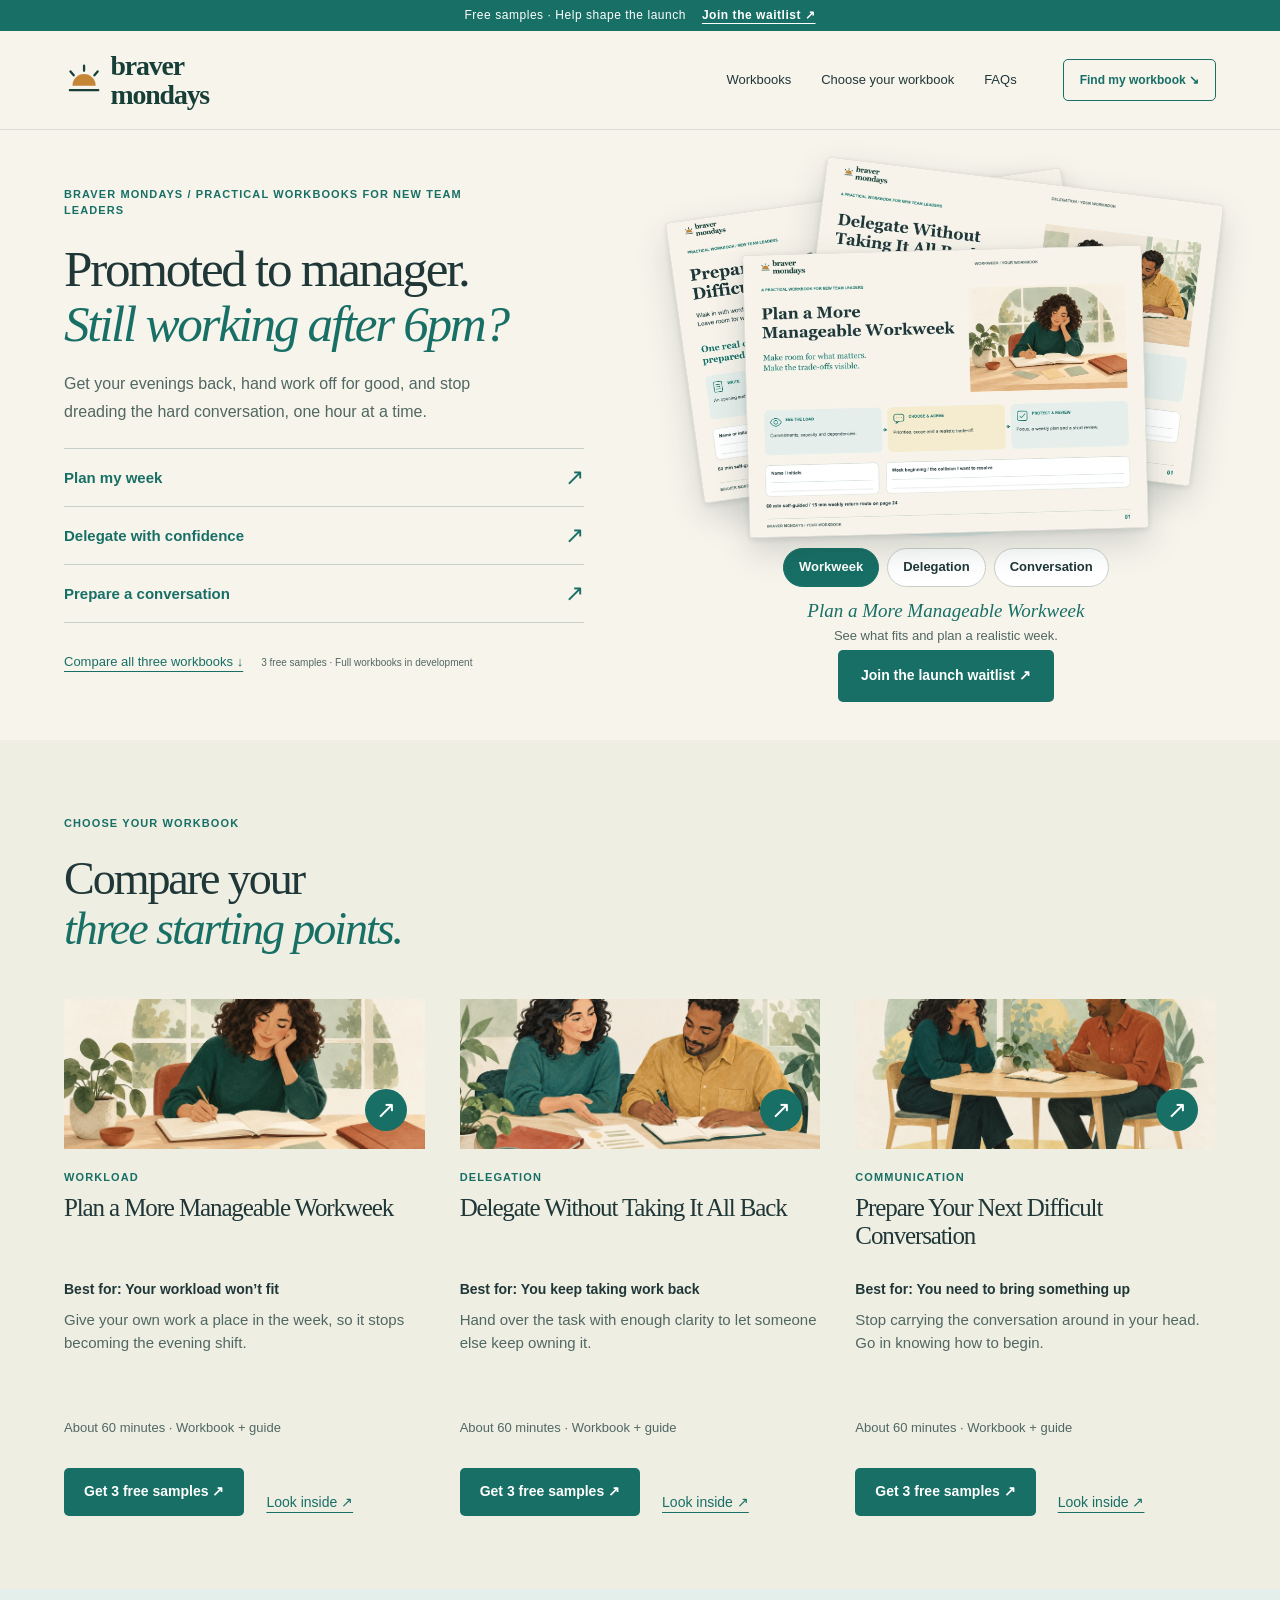
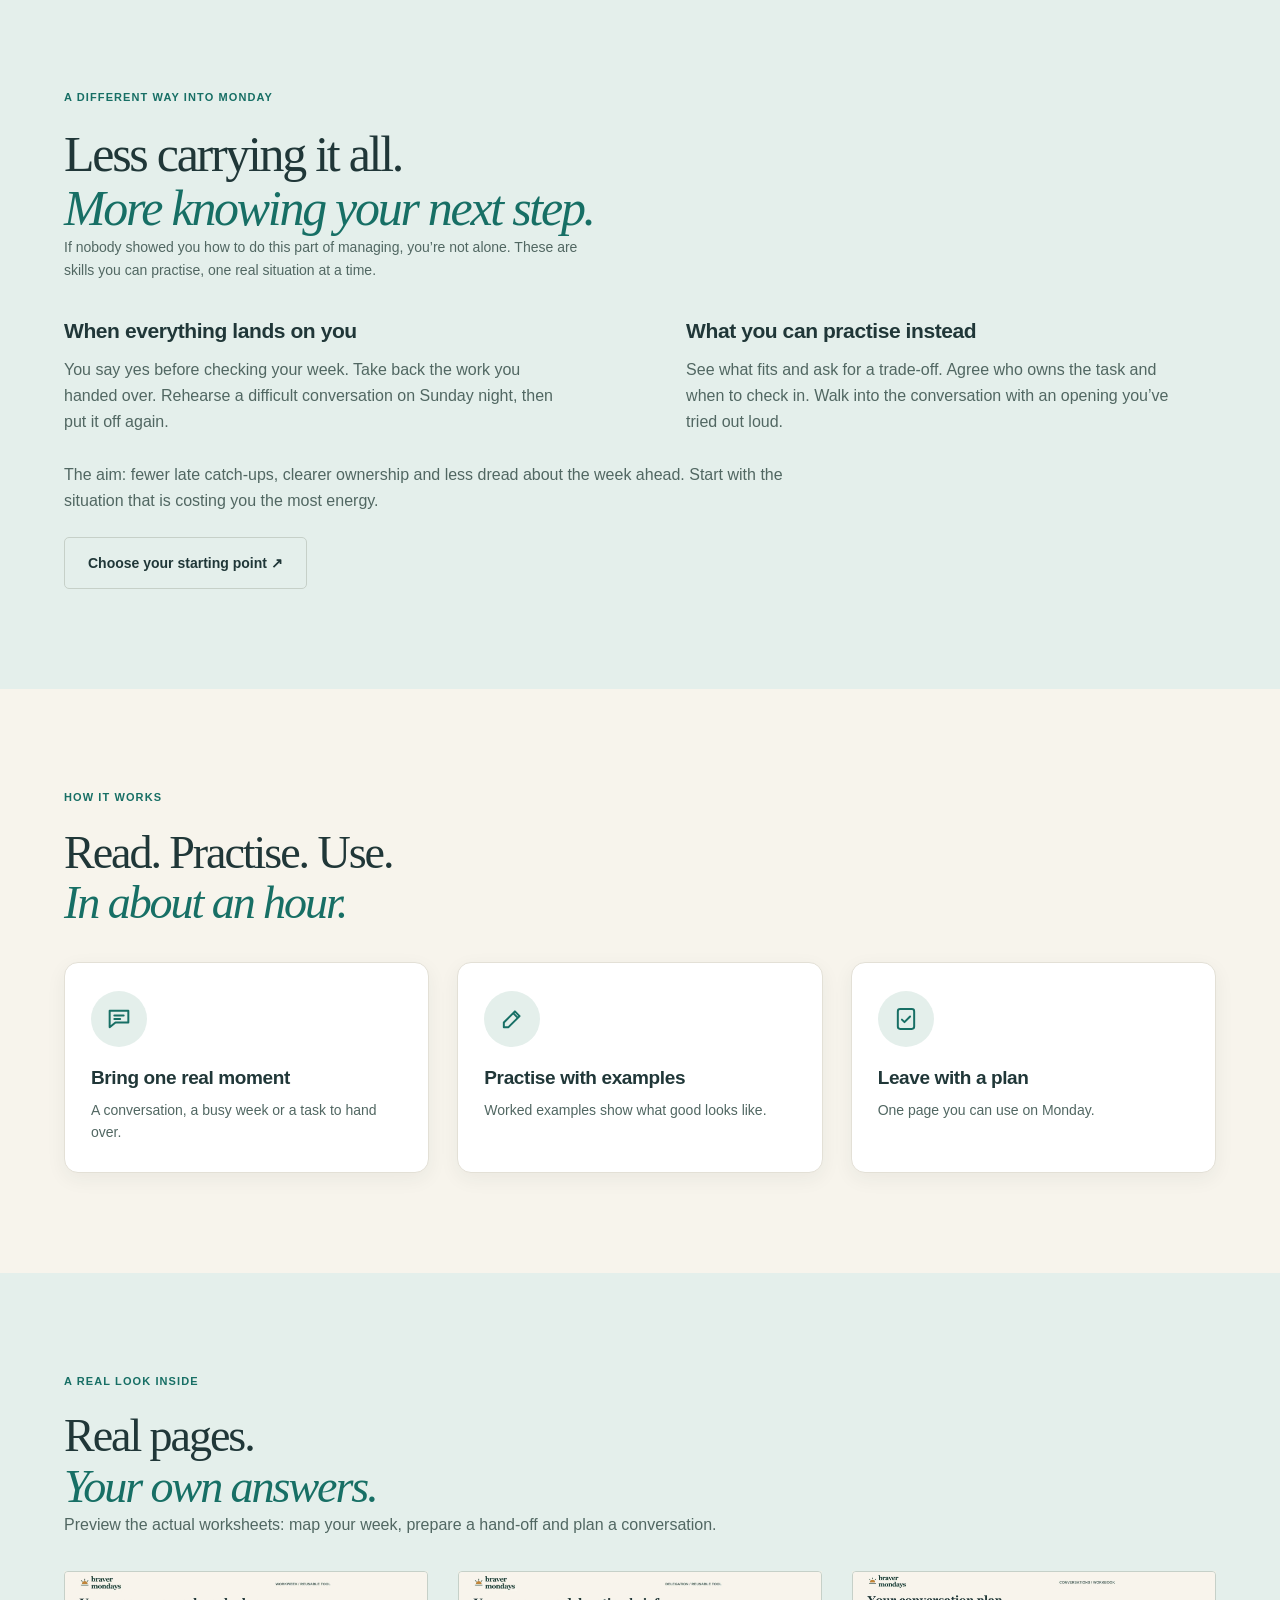
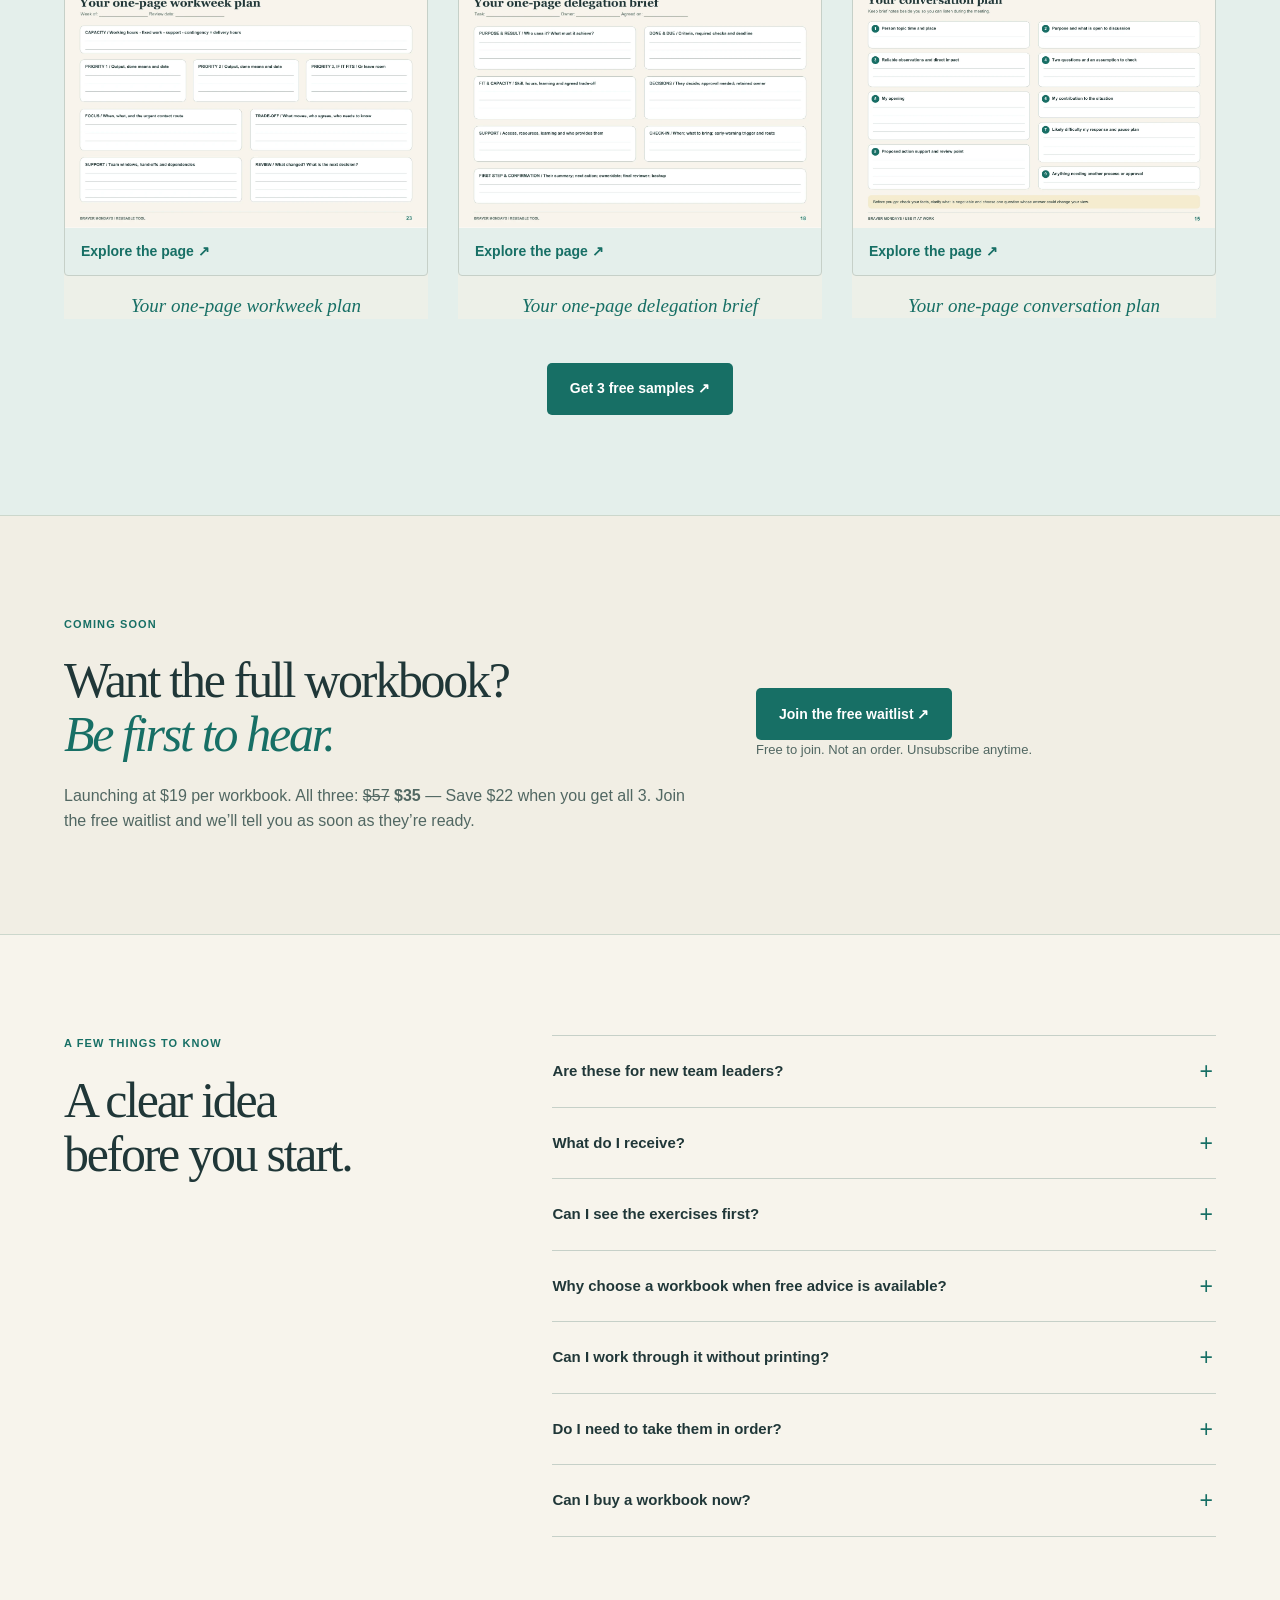
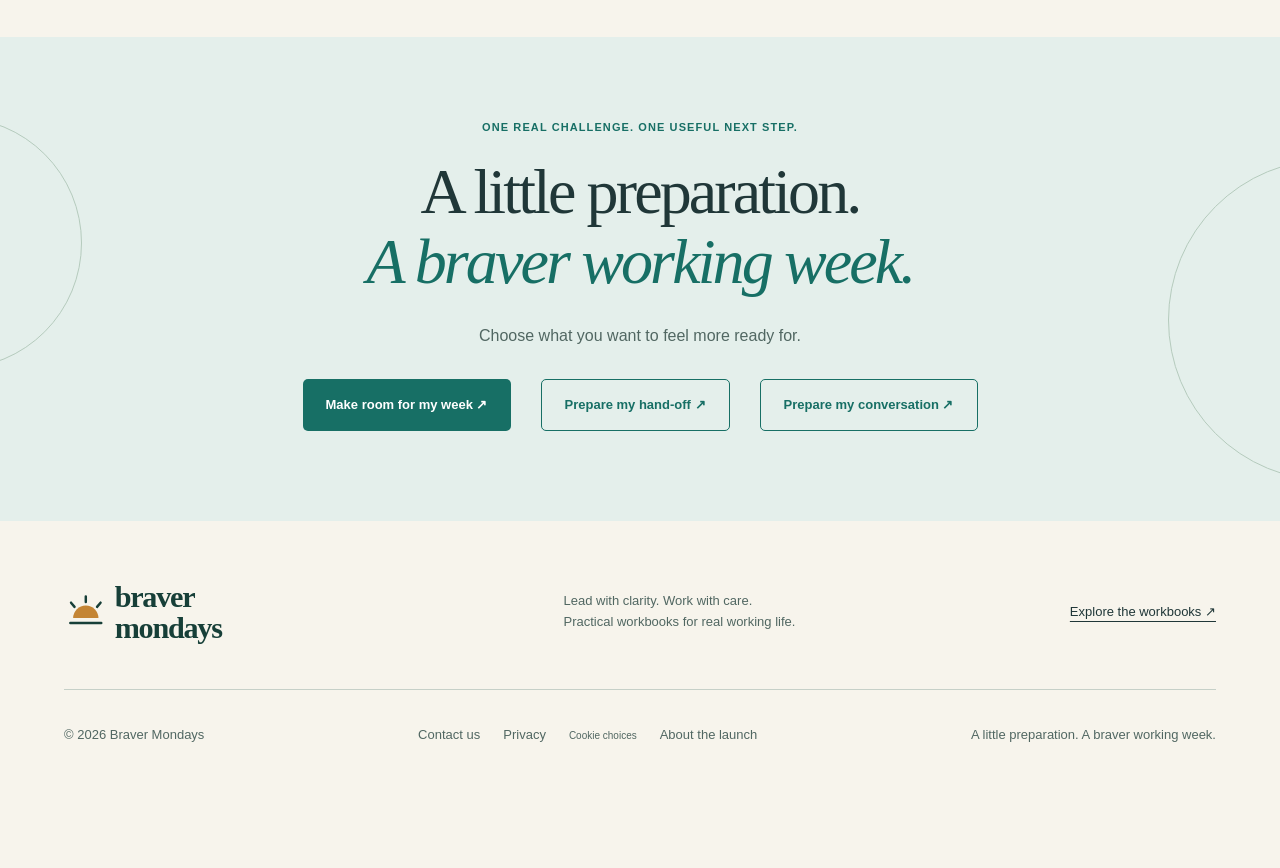
==== commit a3c6573d: "Simplify visible price labels to dollar signs" ====
--- a/index.html
+++ b/index.html
@@ -4,7 +4,7 @@
 <section class="home-hero"><div class="home-hero-inner"><div class="home-hero-copy"><p class="eyebrow">BRAVER MONDAYS / PRACTICAL WORKBOOKS FOR NEW TEAM LEADERS</p><h1>Promoted to manager.<br><em>Still working after 6pm?</em></h1><p class="home-intro">Get your evenings back, hand work off for good, and stop dreading the hard conversation, one hour at a time.</p><nav class="home-need-routes" aria-label="Find a workbook for your situation"><a href="/workbooks/manageable-workweek/"><span><strong>Plan my week</strong></span><b aria-hidden="true">↗︎</b></a><a href="/workbooks/delegation/"><span><strong>Delegate with confidence</strong></span><b aria-hidden="true">↗︎</b></a><a href="/workbooks/difficult-conversations/"><span><strong>Prepare a conversation</strong></span><b aria-hidden="true">↗︎</b></a></nav><div class="home-compare"><a href="#choose">Compare all three workbooks ↓</a><span>3 free samples · Full workbooks in development</span></div></div><figure class="home-hero-art hero-covers"><div class="cover-stack"><button type="button" class="cover slot-front" data-cover="workweek" data-title="Plan a More Manageable Workweek" data-line="See what fits and plan a realistic week." aria-label="Show Plan a More Manageable Workweek" aria-pressed="true"><img src="/assets/workweek-01.webp" alt="" width="1200" height="849"></button><button type="button" class="cover slot-right" data-cover="delegation" data-title="Delegate Without Taking It All Back" data-line="Hand over the work with clear ownership." aria-label="Show Delegate Without Taking It All Back" aria-pressed="false"><img src="/assets/delegation-01.webp" alt="" width="1200" height="849"></button><button type="button" class="cover slot-left" data-cover="difficult-conversations" data-title="Prepare Your Next Difficult Conversation" data-line="Find your words and agree a next step." aria-label="Show Prepare Your Next Difficult Conversation" aria-pressed="false"><img src="/assets/workbook-01.webp" alt="" width="1400" height="990" fetchpriority="high"></button></div><div class="cover-chips" role="group" aria-label="Choose a workbook"><button type="button" data-cover="workweek" aria-pressed="true" class="is-active">Workweek</button><button type="button" data-cover="delegation" aria-pressed="false">Delegation</button><button type="button" data-cover="difficult-conversations" aria-pressed="false">Conversation</button></div><figcaption class="cover-caption"><strong id="cover-title">Plan a More Manageable Workweek</strong><span id="cover-line">See what fits and plan a realistic week.</span><button type="button" class="button primary" id="cover-waitlist" data-waitlist="workweek">Join the launch waitlist ↗︎</button></figcaption></figure></div></section>
 <section class="home-collection section-pad" id="choose"><div class="home-section-heading"><div><p class="eyebrow">CHOOSE YOUR WORKBOOK</p><h2>Compare your<br><em>three starting points.</em></h2></div></div><p class="comparison-hint">Swipe to compare the three workbooks.</p><div class="home-choices workbook-comparison" tabindex="0" role="region" aria-label="Compare the three workbooks"><article class="home-choice" id="workweek" aria-labelledby="workweek-title"><a class="home-choice-art" href="/workbooks/manageable-workweek/" aria-label="Explore Plan a More Manageable Workweek"><img src="/assets/workweek-hero.webp" alt="A team leader writing a realistic weekly plan" width="1536" height="1024" loading="lazy"><span aria-hidden="true">↗︎</span></a><p class="eyebrow">WORKLOAD</p><h2 id="workweek-title"><a href="/workbooks/manageable-workweek/">Plan a More Manageable Workweek</a></h2><p class="comparison-need">Best for: Your workload won’t fit</p><p class="choice-outcome">Give your own work a place in the week, so it stops becoming the evening shift.</p><p class="comparison-format">About 60 minutes · Workbook + guide</p><div class="choice-actions"><button class="button primary" data-email-sample="workweek">Get 3 free samples ↗︎</button><a class="choice-sample" href="/workbooks/manageable-workweek/">Look inside ↗︎</a></div></article><article class="home-choice" id="delegation" aria-labelledby="delegation-title"><a class="home-choice-art" href="/workbooks/delegation/" aria-label="Explore Delegate Without Taking It All Back"><img src="/assets/delegation-hero.webp" alt="A colleague owning the plan with support from his team leader" width="1536" height="1024" loading="lazy"><span aria-hidden="true">↗︎</span></a><p class="eyebrow">DELEGATION</p><h2 id="delegation-title"><a href="/workbooks/delegation/">Delegate Without Taking It All Back</a></h2><p class="comparison-need">Best for: You keep taking work back</p><p class="choice-outcome">Hand over the task with enough clarity to let someone else keep owning it.</p><p class="comparison-format">About 60 minutes · Workbook + guide</p><div class="choice-actions"><button class="button primary" data-email-sample="delegation">Get 3 free samples ↗︎</button><a class="choice-sample" href="/workbooks/delegation/">Look inside ↗︎</a></div></article><article class="home-choice" id="conversation" aria-labelledby="conversation-title"><a class="home-choice-art" href="/workbooks/difficult-conversations/" aria-label="Explore Prepare Your Next Difficult Conversation"><img src="/assets/conversation-hero.webp" alt="Two colleagues listening and talking together" width="1536" height="1024" loading="lazy"><span aria-hidden="true">↗︎</span></a><p class="eyebrow">COMMUNICATION</p><h2 id="conversation-title"><a href="/workbooks/difficult-conversations/">Prepare Your Next Difficult Conversation</a></h2><p class="comparison-need">Best for: You need to bring something up</p><p class="choice-outcome">Stop carrying the conversation around in your head. Go in knowing how to begin.</p><p class="comparison-format">About 60 minutes · Workbook + guide</p><div class="choice-actions"><button class="button primary" data-email-sample="difficult-conversations">Get 3 free samples ↗︎</button><a class="choice-sample" href="/workbooks/difficult-conversations/">Look inside ↗︎</a></div></article></div></section><section class="before-after section-pad" aria-labelledby="before-after-title"><p class="eyebrow">A DIFFERENT WAY INTO MONDAY</p><h2 id="before-after-title">Less carrying it all.<br><em>More knowing your next step.</em></h2><p class="hero-reassurance">If nobody showed you how to do this part of managing, you’re not alone. These are skills you can practise, one real situation at a time.</p><div class="before-after-grid"><div><h3>When everything lands on you</h3><p>You say yes before checking your week. Take back the work you handed over. Rehearse a difficult conversation on Sunday night, then put it off again.</p></div><div><h3>What you can practise instead</h3><p>See what fits and ask for a trade-off. Agree who owns the task and when to check in. Walk into the conversation with an opening you’ve tried out loud.</p></div></div><p class="before-after-note">The aim: fewer late catch-ups, clearer ownership and less dread about the week ahead. Start with the situation that is costing you the most energy.</p><a class="button secondary" href="#choose">Choose your starting point ↗︎</a></section><section class="home-method section-pad reveal" id="how-it-works"><div class="home-section-heading"><div><p class="eyebrow">HOW IT WORKS</p><h2>Read. Practise. Use.<br><em>In about an hour.</em></h2></div></div><ol class="method-steps"><li><span class="method-icon"><svg viewBox="0 0 24 24" fill="none" aria-hidden="true"><path d="M4 5h16v10H9l-5 4V5Z" stroke="currentColor" stroke-width="1.7" stroke-linejoin="round"/><path d="M8 9h8M8 12h5" stroke="currentColor" stroke-width="1.7" stroke-linecap="round"/></svg></span><h3>Bring one real moment</h3><p>A conversation, a busy week or a task to hand over.</p></li><li><span class="method-icon"><svg viewBox="0 0 24 24" fill="none" aria-hidden="true"><path d="m14.5 5.5 4 4L9 19H5v-4l9.5-9.5Z" stroke="currentColor" stroke-width="1.7" stroke-linejoin="round"/><path d="m13 7 4 4" stroke="currentColor" stroke-width="1.7"/></svg></span><h3>Practise with examples</h3><p>Worked examples show what good looks like.</p></li><li><span class="method-icon"><svg viewBox="0 0 24 24" fill="none" aria-hidden="true"><rect x="5" y="3.5" width="14" height="17" rx="2" stroke="currentColor" stroke-width="1.7"/><path d="m8.5 12.5 2.2 2.2 4.8-4.8" stroke="currentColor" stroke-width="1.7" stroke-linecap="round" stroke-linejoin="round"/></svg></span><h3>Leave with a plan</h3><p>One page you can use on Monday.</p></li></ol></section><section class="home-inside section-pad" id="look-inside"><div class="home-section-heading"><div><p class="eyebrow">A REAL LOOK INSIDE</p><h2>Real pages.<br><em>Your own answers.</em></h2><p>Preview the actual worksheets: map your week, prepare a hand-off and plan a conversation.</p></div></div><div class="inside-gallery"><figure><button type="button" class="worksheet-zoom" data-large-preview="workweek" aria-label="Enlarge manageable-workweek worksheet"><img src="/assets/workweek-23.webp" alt="Workbook page: Your one-page workweek plan" width="1200" height="849" loading="lazy"><span>Explore the page ↗︎</span></button><figcaption>Your one-page workweek plan</figcaption></figure><figure><button type="button" class="worksheet-zoom" data-large-preview="delegation" aria-label="Enlarge delegation worksheet"><img src="/assets/delegation-18.webp" alt="Workbook page: Your one-page delegation brief" width="1200" height="849" loading="lazy"><span>Explore the page ↗︎</span></button><figcaption>Your one-page delegation brief</figcaption></figure><figure><button type="button" class="worksheet-zoom" data-large-preview="difficult-conversations" aria-label="Enlarge difficult-conversations worksheet"><img src="/assets/workbook-15.webp" alt="Workbook page: Your one-page conversation plan" width="1400" height="990" loading="lazy"><span>Explore the page ↗︎</span></button><figcaption>Your one-page conversation plan</figcaption></figure></div><div class="inside-cta"><button class="button primary" data-email-sample="choose">Get 3 free samples ↗︎</button></div></section>
 
-<section class="launch-waitlist section-pad" id="launch-list"><div><p class="eyebrow">COMING SOON</p><h2>Want the full workbook?<br><em>Be first to hear.</em></h2><p>Launching at US$19 per workbook. All three: <span class="collection-price"><s aria-label="Three single workbooks cost 57 dollars">US$57</s> <strong>US$35</strong></span> — Save US$22 when you get all 3. Join the free waitlist and we’ll tell you as soon as they’re ready.</p></div><div><button class="button primary" data-waitlist="all">Join the free waitlist ↗︎</button><p class="small">Free to join. Not an order. Unsubscribe anytime.</p></div></section>
+<section class="launch-waitlist section-pad" id="launch-list"><div><p class="eyebrow">COMING SOON</p><h2>Want the full workbook?<br><em>Be first to hear.</em></h2><p>Launching at $19 per workbook. All three: <span class="collection-price"><s aria-label="Three single workbooks cost 57 dollars">$57</s> <strong>$35</strong></span> — Save $22 when you get all 3. Join the free waitlist and we’ll tell you as soon as they’re ready.</p></div><div><button class="button primary" data-waitlist="all">Join the free waitlist ↗︎</button><p class="small">Free to join. Not an order. Unsubscribe anytime.</p></div></section>
 <section id="testimonials" class="testimonials section-pad" hidden><div id="testimonial-quotes"></div></section>
 <section id="faq" class="faq-section section-pad reveal"><div><p class="eyebrow">A FEW THINGS TO KNOW</p><h2>A clear idea<br>before you start.</h2></div><div class="faq-list"><details><summary>Are these for new team leaders?</summary><p>Yes. They focus on everyday challenges of leading a team: having clearer conversations while balancing your own work and other people’s needs and sharing ownership of tasks. You can use your real situation or the fictional practice cases.</p></details><details><summary>What do I receive?</summary><p>Each one comes as two printable PDFs: a visual workbook you fill in and a companion guide that explains each step. Work through it on your own in about 60 minutes. There are no video lessons or live sessions: you get the material to keep and reuse. The guide also includes an optional 90-minute plan if you want to use it with a group.</p></details><details><summary>Can I see the exercises first?</summary><p>Yes. Each workbook page includes a preview. Get 3 free samples by email.</p><div class="home-faq-links"><a href="/workbooks/manageable-workweek/#inside">Preview the workweek workbook ↗︎</a><a href="/workbooks/delegation/#inside">Preview the delegation workbook ↗︎</a><a href="/workbooks/difficult-conversations/#inside">Preview the conversation workbook ↗︎</a></div></details><details><summary>Why choose a workbook when free advice is available?</summary><p>Free advice can be enough when you need an idea. These workbooks give you a sequence to work through: a realistic example, space to apply it, a rehearsal, answer guidance and a reusable plan. Preview the actual exercises to decide whether that structure would help you.</p></details><details><summary>Can I work through it without printing?</summary><p>Yes. Read on screen and use a PDF annotation tool or separate notes. The worksheets have writing space but are not interactive forms. Work on your own, or practise with a partner. Video lessons and a facilitator are not included.</p></details><details><summary>Do I need to take them in order?</summary><p>No. All three are complete, independent workbooks. Choose the need that matters most right now. Each contains the exercises and scripts needed for its topic, so another purchase is not required.</p></details><details><summary>Can I buy a workbook now?</summary><p>We’re collecting interest before opening sales. Request 3 free samples, or join the launch waitlist for the workbook you want. No payment is collected and joining is not a pre-order.</p></details></div></section>
 <section class="closing-section home-closing section-pad reveal"><p class="eyebrow">ONE REAL CHALLENGE. ONE USEFUL NEXT STEP.</p><h2>A little preparation.<br><em>A braver working week.</em></h2><p class="closing-copy">Choose what you want to feel more ready for.</p><div class="closing-actions"><a class="button primary" href="/workbooks/manageable-workweek/">Make room for my week ↗︎</a><a class="button secondary" href="/workbooks/delegation/">Prepare my hand-off ↗︎</a><a class="button secondary" href="/workbooks/difficult-conversations/">Prepare my conversation ↗︎</a></div></section>
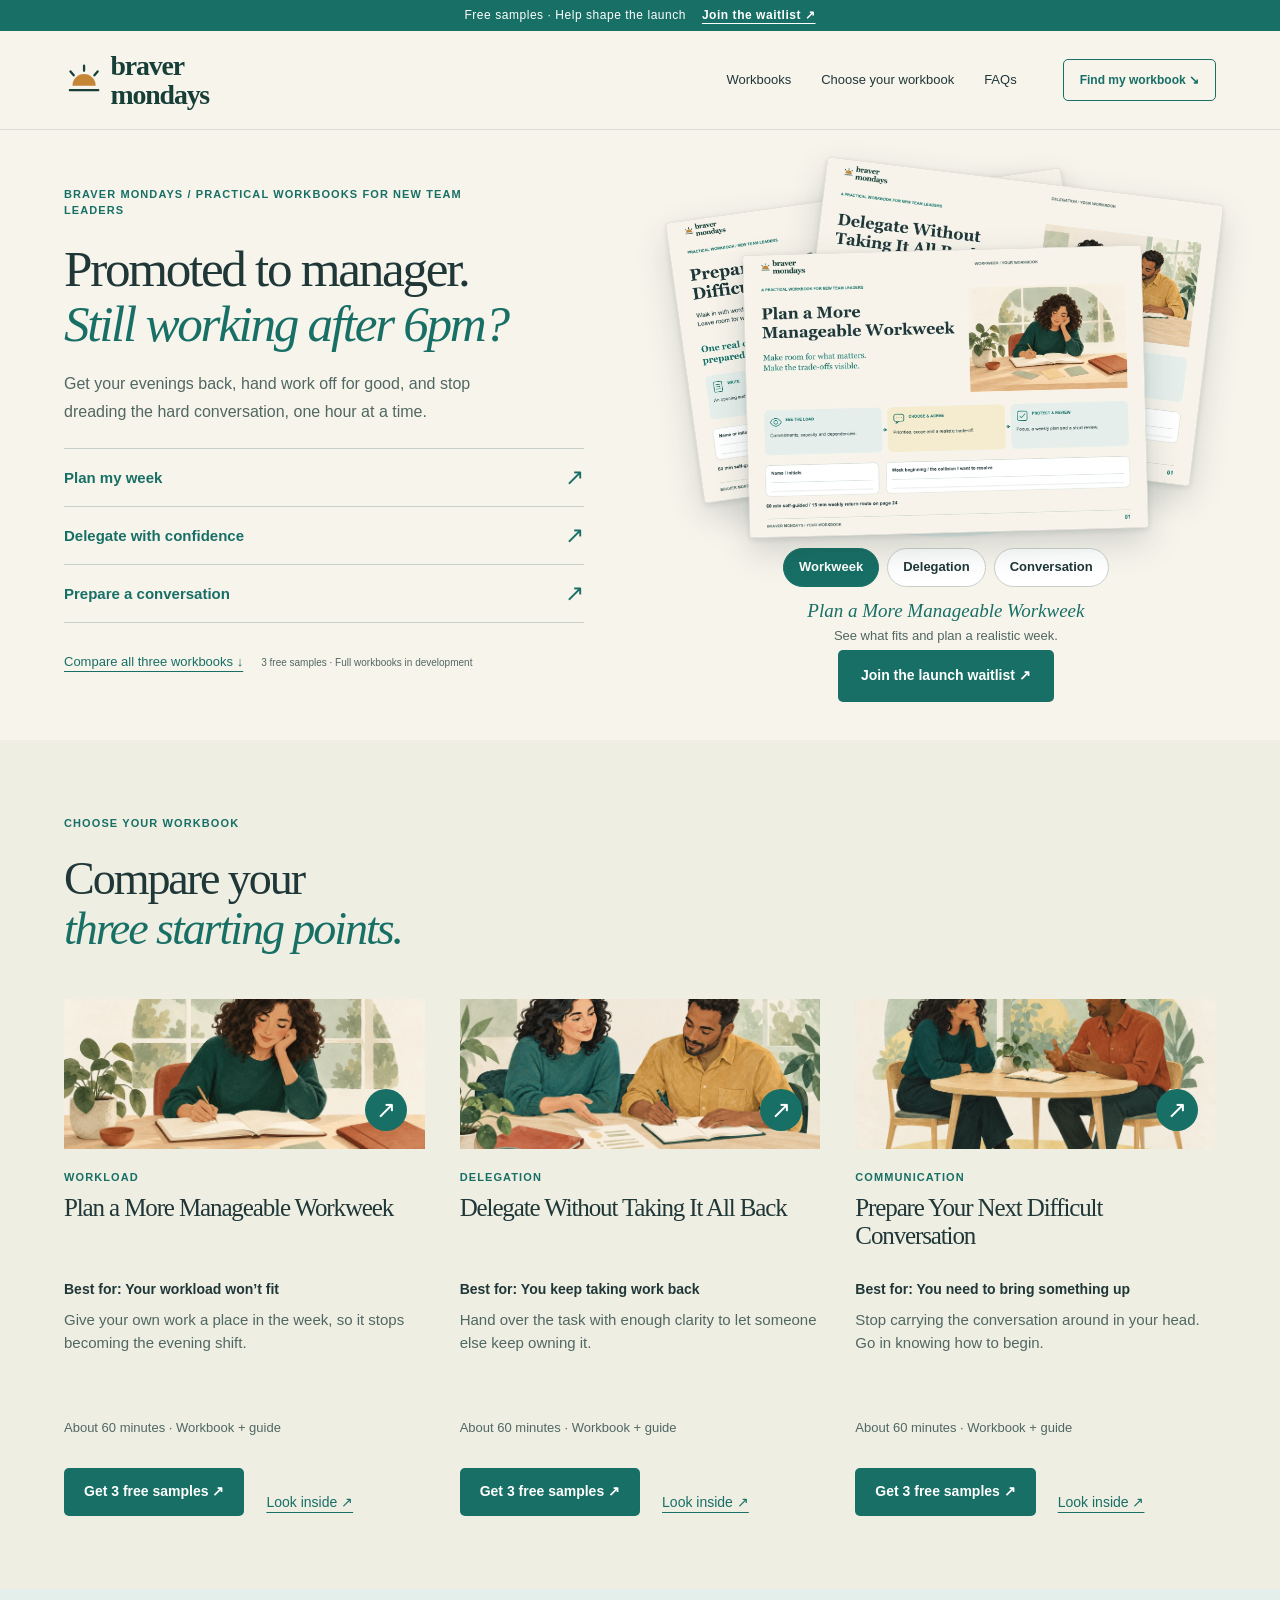
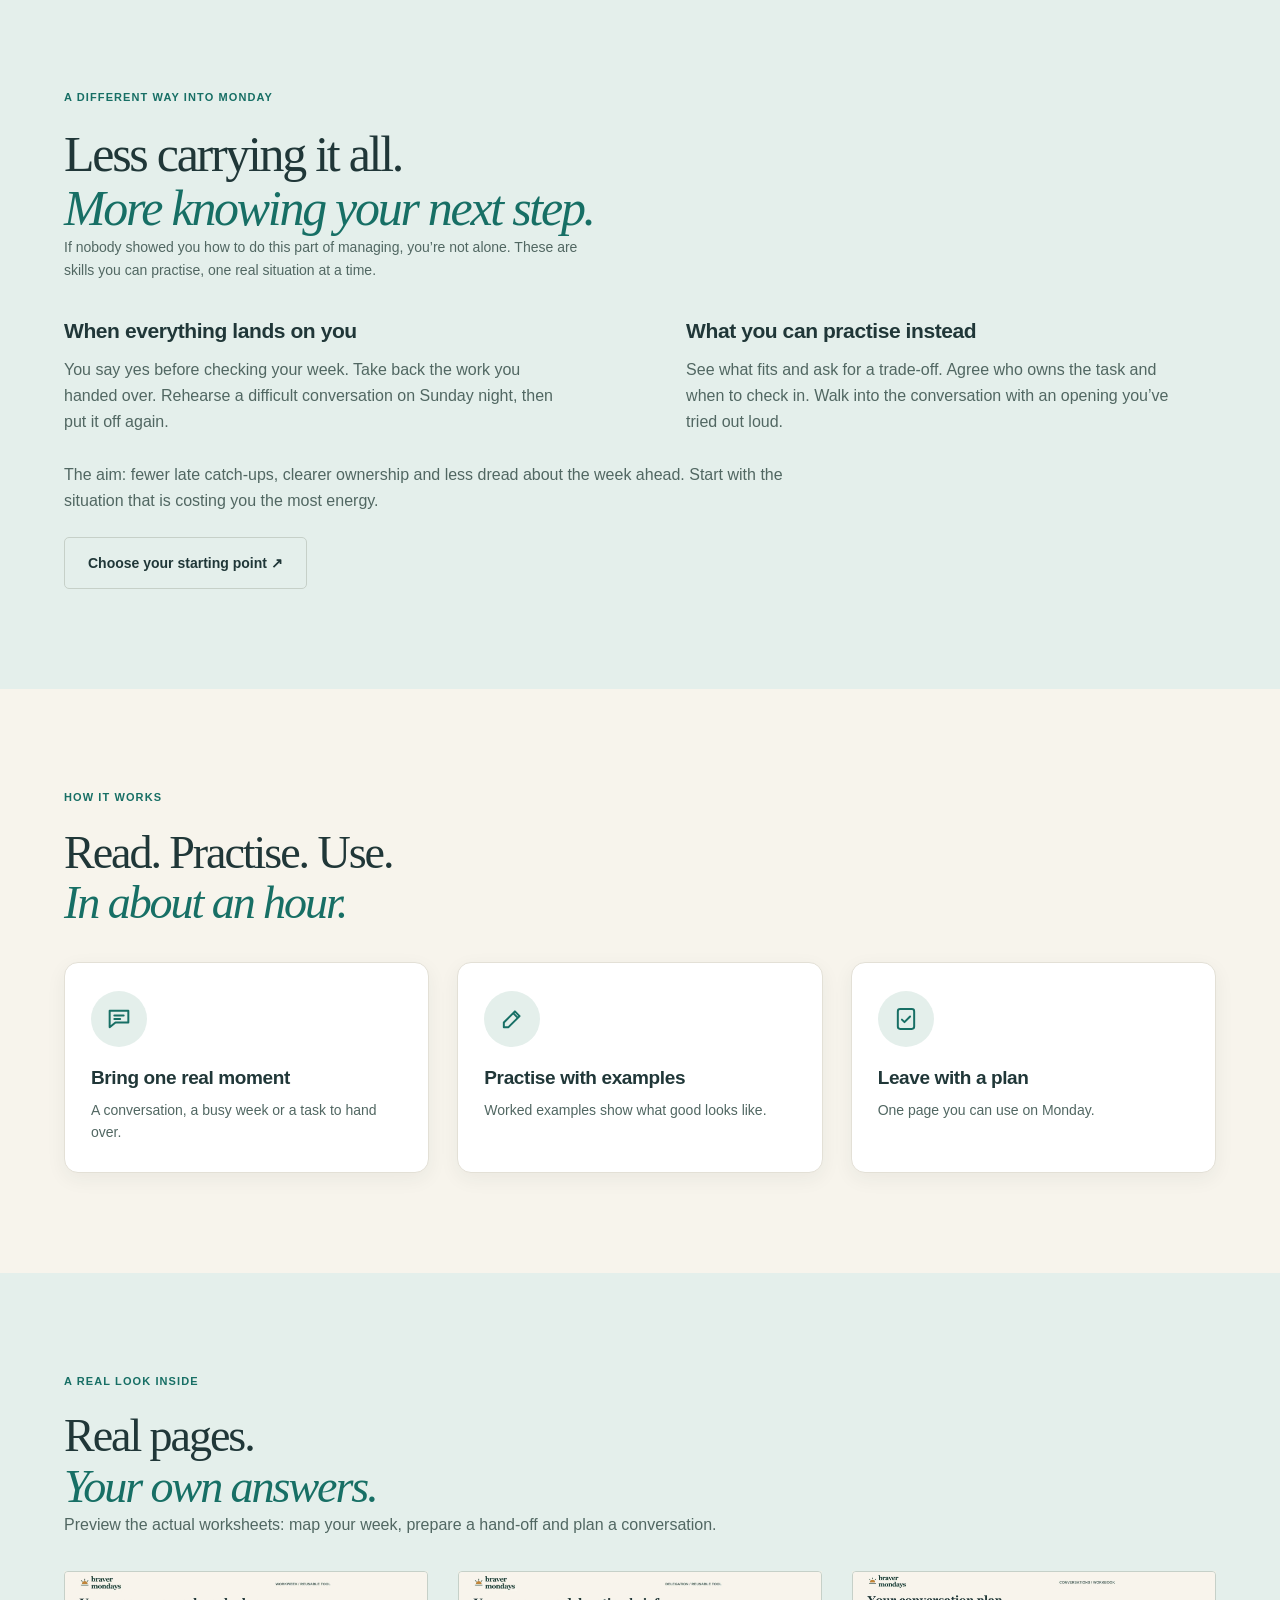
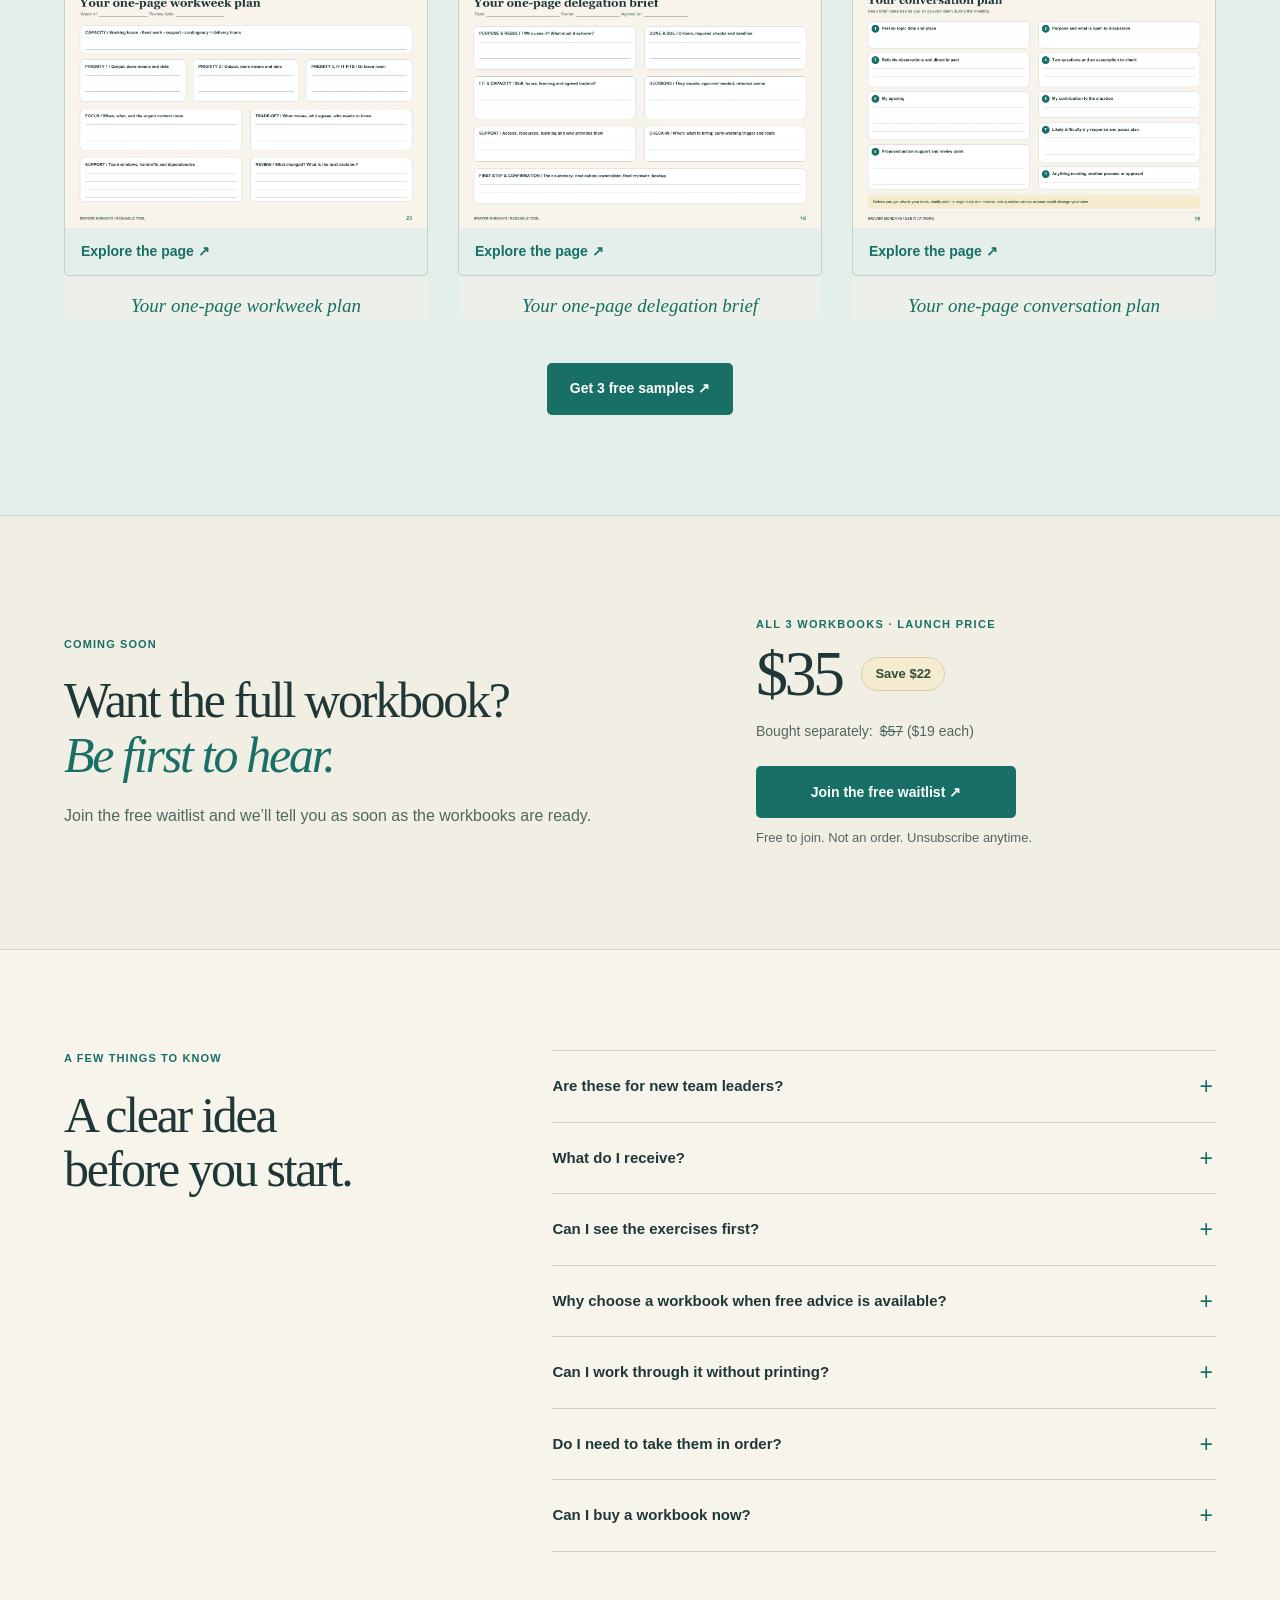
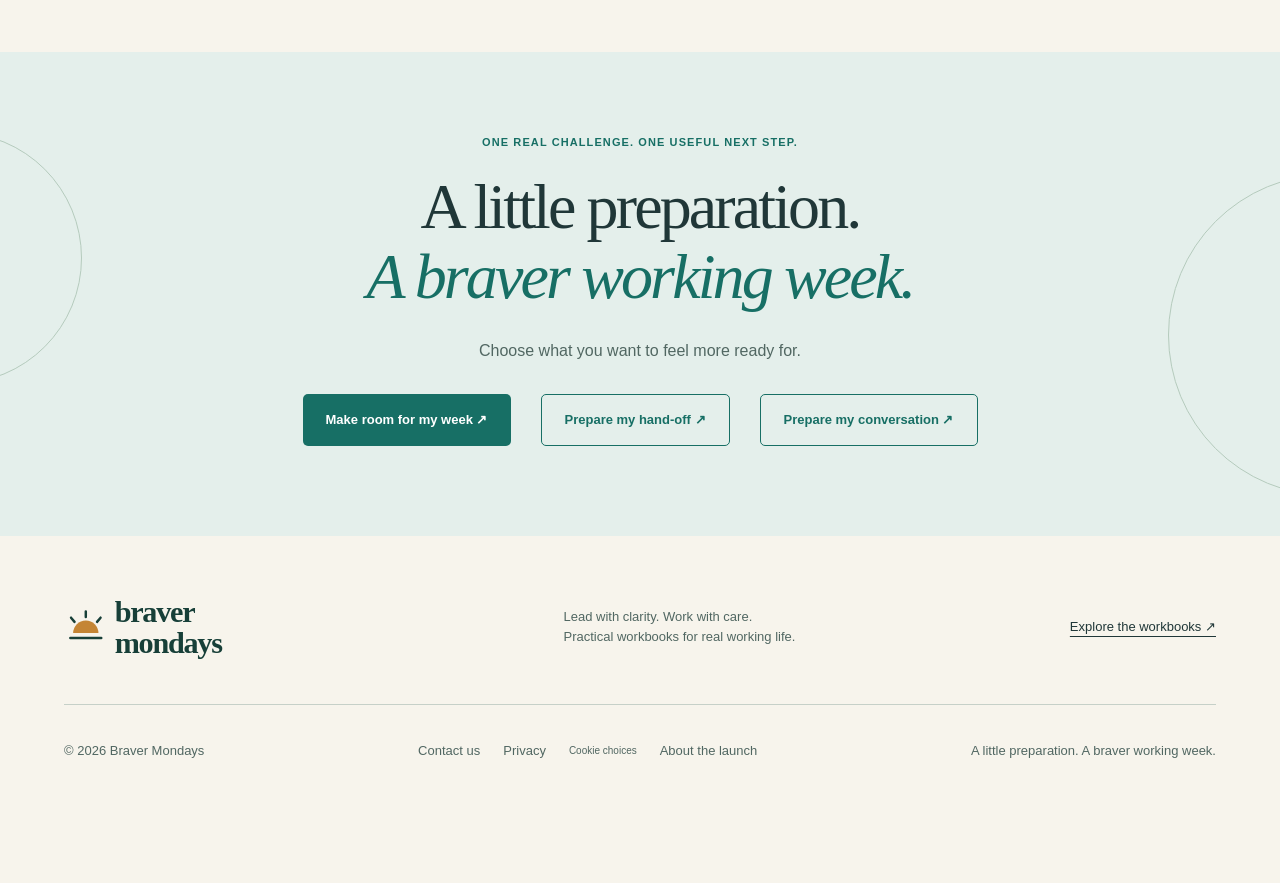
==== commit 3467b58b: "Use consistent launch pricing on homepage, catalog and waitlist popups" ====
--- a/index.html
+++ b/index.html
@@ -1,10 +1,10 @@
-<!doctype html><html lang="en"><head><meta charset="utf-8"><meta name="viewport" content="width=device-width, initial-scale=1"><title>Less after-hours catch-up for new managers | Braver Mondays</title><meta name="description" content="Choose a practical workbook for your next difficult conversation, a more manageable workweek or a clearer delegation. Visual exercises and reusable plans for new team leaders."><meta name="theme-color" content="#176f65"><link rel="canonical" href="https://bravermondays.com/"><meta property="og:type" content="website"><meta property="og:title" content="Less after-hours catch-up for new managers"><meta property="og:description" content="Choose a practical workbook for your next difficult conversation, a more manageable workweek or a clearer delegation. Visual exercises and reusable plans for new team leaders."><meta property="og:image" content="https://bravermondays.com/assets/conversation-hero.webp"><meta property="og:url" content="https://bravermondays.com/"><link rel="icon" href="/assets/braver-mondays-mark.svg" type="image/svg+xml"><link rel="stylesheet" href="/styles.css?v=floating-samples-1"><script src="/app.js?v=floating-samples-1" defer></script></head>
+<!doctype html><html lang="en"><head><meta charset="utf-8"><meta name="viewport" content="width=device-width, initial-scale=1"><title>Less after-hours catch-up for new managers | Braver Mondays</title><meta name="description" content="Choose a practical workbook for your next difficult conversation, a more manageable workweek or a clearer delegation. Visual exercises and reusable plans for new team leaders."><meta name="theme-color" content="#176f65"><link rel="canonical" href="https://bravermondays.com/"><meta property="og:type" content="website"><meta property="og:title" content="Less after-hours catch-up for new managers"><meta property="og:description" content="Choose a practical workbook for your next difficult conversation, a more manageable workweek or a clearer delegation. Visual exercises and reusable plans for new team leaders."><meta property="og:image" content="https://bravermondays.com/assets/conversation-hero.webp"><meta property="og:url" content="https://bravermondays.com/"><link rel="icon" href="/assets/braver-mondays-mark.svg" type="image/svg+xml"><link rel="stylesheet" href="/styles.css?v=consistent-pricing-2"><script src="/app.js?v=consistent-pricing-2" defer></script></head>
 <body data-page="home" data-product-id="difficult-conversations"><script type="application/json" id="sample-data">[{"image": "/assets/workbook-04.webp", "title": "1 of 3 \u00b7 Separate facts from assumptions", "alt": "Separate facts from assumptions"}, {"image": "/assets/workbook-08.webp", "title": "2 of 3 \u00b7 Build your opening in four parts", "alt": "Build your opening in four parts"}, {"image": "/assets/workbook-15.webp", "title": "3 of 3 \u00b7 Your one-page conversation plan", "alt": "Your one-page conversation plan"}]</script><a class="skip-link" href="#main">Skip to content</a><div class="review-banner">Free samples · Help shape the launch <a href="/#launch-list">Join the waitlist ↗︎</a></div><header class="site-header"><div class="nav-wrap"><a class="brand" href="/" aria-label="Braver Mondays home"><img src="/assets/braver-mondays-logo.svg" alt="Braver Mondays" width="320" height="104"></a><nav aria-label="Main navigation"><a href="/workbooks/" >Workbooks</a><a href="/#choose">Choose your workbook</a><a href="/#faq">FAQs</a></nav><a class="button nav-cta" href="#choose">Find my workbook ↘︎</a><details class="mobile-menu"><summary>Menu <span aria-hidden="true">＋</span></summary><nav aria-label="Mobile navigation"><a href="/workbooks/">All workbooks</a><a href="/#choose">Compare the workbooks</a><a href="/#look-inside">See examples &amp; samples</a><a href="/#faq">Questions &amp; answers</a></nav></details></div></header>
 <main id="main">
 <section class="home-hero"><div class="home-hero-inner"><div class="home-hero-copy"><p class="eyebrow">BRAVER MONDAYS / PRACTICAL WORKBOOKS FOR NEW TEAM LEADERS</p><h1>Promoted to manager.<br><em>Still working after 6pm?</em></h1><p class="home-intro">Get your evenings back, hand work off for good, and stop dreading the hard conversation, one hour at a time.</p><nav class="home-need-routes" aria-label="Find a workbook for your situation"><a href="/workbooks/manageable-workweek/"><span><strong>Plan my week</strong></span><b aria-hidden="true">↗︎</b></a><a href="/workbooks/delegation/"><span><strong>Delegate with confidence</strong></span><b aria-hidden="true">↗︎</b></a><a href="/workbooks/difficult-conversations/"><span><strong>Prepare a conversation</strong></span><b aria-hidden="true">↗︎</b></a></nav><div class="home-compare"><a href="#choose">Compare all three workbooks ↓</a><span>3 free samples · Full workbooks in development</span></div></div><figure class="home-hero-art hero-covers"><div class="cover-stack"><button type="button" class="cover slot-front" data-cover="workweek" data-title="Plan a More Manageable Workweek" data-line="See what fits and plan a realistic week." aria-label="Show Plan a More Manageable Workweek" aria-pressed="true"><img src="/assets/workweek-01.webp" alt="" width="1200" height="849"></button><button type="button" class="cover slot-right" data-cover="delegation" data-title="Delegate Without Taking It All Back" data-line="Hand over the work with clear ownership." aria-label="Show Delegate Without Taking It All Back" aria-pressed="false"><img src="/assets/delegation-01.webp" alt="" width="1200" height="849"></button><button type="button" class="cover slot-left" data-cover="difficult-conversations" data-title="Prepare Your Next Difficult Conversation" data-line="Find your words and agree a next step." aria-label="Show Prepare Your Next Difficult Conversation" aria-pressed="false"><img src="/assets/workbook-01.webp" alt="" width="1400" height="990" fetchpriority="high"></button></div><div class="cover-chips" role="group" aria-label="Choose a workbook"><button type="button" data-cover="workweek" aria-pressed="true" class="is-active">Workweek</button><button type="button" data-cover="delegation" aria-pressed="false">Delegation</button><button type="button" data-cover="difficult-conversations" aria-pressed="false">Conversation</button></div><figcaption class="cover-caption"><strong id="cover-title">Plan a More Manageable Workweek</strong><span id="cover-line">See what fits and plan a realistic week.</span><button type="button" class="button primary" id="cover-waitlist" data-waitlist="workweek">Join the launch waitlist ↗︎</button></figcaption></figure></div></section>
 <section class="home-collection section-pad" id="choose"><div class="home-section-heading"><div><p class="eyebrow">CHOOSE YOUR WORKBOOK</p><h2>Compare your<br><em>three starting points.</em></h2></div></div><p class="comparison-hint">Swipe to compare the three workbooks.</p><div class="home-choices workbook-comparison" tabindex="0" role="region" aria-label="Compare the three workbooks"><article class="home-choice" id="workweek" aria-labelledby="workweek-title"><a class="home-choice-art" href="/workbooks/manageable-workweek/" aria-label="Explore Plan a More Manageable Workweek"><img src="/assets/workweek-hero.webp" alt="A team leader writing a realistic weekly plan" width="1536" height="1024" loading="lazy"><span aria-hidden="true">↗︎</span></a><p class="eyebrow">WORKLOAD</p><h2 id="workweek-title"><a href="/workbooks/manageable-workweek/">Plan a More Manageable Workweek</a></h2><p class="comparison-need">Best for: Your workload won’t fit</p><p class="choice-outcome">Give your own work a place in the week, so it stops becoming the evening shift.</p><p class="comparison-format">About 60 minutes · Workbook + guide</p><div class="choice-actions"><button class="button primary" data-email-sample="workweek">Get 3 free samples ↗︎</button><a class="choice-sample" href="/workbooks/manageable-workweek/">Look inside ↗︎</a></div></article><article class="home-choice" id="delegation" aria-labelledby="delegation-title"><a class="home-choice-art" href="/workbooks/delegation/" aria-label="Explore Delegate Without Taking It All Back"><img src="/assets/delegation-hero.webp" alt="A colleague owning the plan with support from his team leader" width="1536" height="1024" loading="lazy"><span aria-hidden="true">↗︎</span></a><p class="eyebrow">DELEGATION</p><h2 id="delegation-title"><a href="/workbooks/delegation/">Delegate Without Taking It All Back</a></h2><p class="comparison-need">Best for: You keep taking work back</p><p class="choice-outcome">Hand over the task with enough clarity to let someone else keep owning it.</p><p class="comparison-format">About 60 minutes · Workbook + guide</p><div class="choice-actions"><button class="button primary" data-email-sample="delegation">Get 3 free samples ↗︎</button><a class="choice-sample" href="/workbooks/delegation/">Look inside ↗︎</a></div></article><article class="home-choice" id="conversation" aria-labelledby="conversation-title"><a class="home-choice-art" href="/workbooks/difficult-conversations/" aria-label="Explore Prepare Your Next Difficult Conversation"><img src="/assets/conversation-hero.webp" alt="Two colleagues listening and talking together" width="1536" height="1024" loading="lazy"><span aria-hidden="true">↗︎</span></a><p class="eyebrow">COMMUNICATION</p><h2 id="conversation-title"><a href="/workbooks/difficult-conversations/">Prepare Your Next Difficult Conversation</a></h2><p class="comparison-need">Best for: You need to bring something up</p><p class="choice-outcome">Stop carrying the conversation around in your head. Go in knowing how to begin.</p><p class="comparison-format">About 60 minutes · Workbook + guide</p><div class="choice-actions"><button class="button primary" data-email-sample="difficult-conversations">Get 3 free samples ↗︎</button><a class="choice-sample" href="/workbooks/difficult-conversations/">Look inside ↗︎</a></div></article></div></section><section class="before-after section-pad" aria-labelledby="before-after-title"><p class="eyebrow">A DIFFERENT WAY INTO MONDAY</p><h2 id="before-after-title">Less carrying it all.<br><em>More knowing your next step.</em></h2><p class="hero-reassurance">If nobody showed you how to do this part of managing, you’re not alone. These are skills you can practise, one real situation at a time.</p><div class="before-after-grid"><div><h3>When everything lands on you</h3><p>You say yes before checking your week. Take back the work you handed over. Rehearse a difficult conversation on Sunday night, then put it off again.</p></div><div><h3>What you can practise instead</h3><p>See what fits and ask for a trade-off. Agree who owns the task and when to check in. Walk into the conversation with an opening you’ve tried out loud.</p></div></div><p class="before-after-note">The aim: fewer late catch-ups, clearer ownership and less dread about the week ahead. Start with the situation that is costing you the most energy.</p><a class="button secondary" href="#choose">Choose your starting point ↗︎</a></section><section class="home-method section-pad reveal" id="how-it-works"><div class="home-section-heading"><div><p class="eyebrow">HOW IT WORKS</p><h2>Read. Practise. Use.<br><em>In about an hour.</em></h2></div></div><ol class="method-steps"><li><span class="method-icon"><svg viewBox="0 0 24 24" fill="none" aria-hidden="true"><path d="M4 5h16v10H9l-5 4V5Z" stroke="currentColor" stroke-width="1.7" stroke-linejoin="round"/><path d="M8 9h8M8 12h5" stroke="currentColor" stroke-width="1.7" stroke-linecap="round"/></svg></span><h3>Bring one real moment</h3><p>A conversation, a busy week or a task to hand over.</p></li><li><span class="method-icon"><svg viewBox="0 0 24 24" fill="none" aria-hidden="true"><path d="m14.5 5.5 4 4L9 19H5v-4l9.5-9.5Z" stroke="currentColor" stroke-width="1.7" stroke-linejoin="round"/><path d="m13 7 4 4" stroke="currentColor" stroke-width="1.7"/></svg></span><h3>Practise with examples</h3><p>Worked examples show what good looks like.</p></li><li><span class="method-icon"><svg viewBox="0 0 24 24" fill="none" aria-hidden="true"><rect x="5" y="3.5" width="14" height="17" rx="2" stroke="currentColor" stroke-width="1.7"/><path d="m8.5 12.5 2.2 2.2 4.8-4.8" stroke="currentColor" stroke-width="1.7" stroke-linecap="round" stroke-linejoin="round"/></svg></span><h3>Leave with a plan</h3><p>One page you can use on Monday.</p></li></ol></section><section class="home-inside section-pad" id="look-inside"><div class="home-section-heading"><div><p class="eyebrow">A REAL LOOK INSIDE</p><h2>Real pages.<br><em>Your own answers.</em></h2><p>Preview the actual worksheets: map your week, prepare a hand-off and plan a conversation.</p></div></div><div class="inside-gallery"><figure><button type="button" class="worksheet-zoom" data-large-preview="workweek" aria-label="Enlarge manageable-workweek worksheet"><img src="/assets/workweek-23.webp" alt="Workbook page: Your one-page workweek plan" width="1200" height="849" loading="lazy"><span>Explore the page ↗︎</span></button><figcaption>Your one-page workweek plan</figcaption></figure><figure><button type="button" class="worksheet-zoom" data-large-preview="delegation" aria-label="Enlarge delegation worksheet"><img src="/assets/delegation-18.webp" alt="Workbook page: Your one-page delegation brief" width="1200" height="849" loading="lazy"><span>Explore the page ↗︎</span></button><figcaption>Your one-page delegation brief</figcaption></figure><figure><button type="button" class="worksheet-zoom" data-large-preview="difficult-conversations" aria-label="Enlarge difficult-conversations worksheet"><img src="/assets/workbook-15.webp" alt="Workbook page: Your one-page conversation plan" width="1400" height="990" loading="lazy"><span>Explore the page ↗︎</span></button><figcaption>Your one-page conversation plan</figcaption></figure></div><div class="inside-cta"><button class="button primary" data-email-sample="choose">Get 3 free samples ↗︎</button></div></section>
 
-<section class="launch-waitlist section-pad" id="launch-list"><div><p class="eyebrow">COMING SOON</p><h2>Want the full workbook?<br><em>Be first to hear.</em></h2><p>Launching at $19 per workbook. All three: <span class="collection-price"><s aria-label="Three single workbooks cost 57 dollars">$57</s> <strong>$35</strong></span> — Save $22 when you get all 3. Join the free waitlist and we’ll tell you as soon as they’re ready.</p></div><div><button class="button primary" data-waitlist="all">Join the free waitlist ↗︎</button><p class="small">Free to join. Not an order. Unsubscribe anytime.</p></div></section>
+<section class="launch-waitlist section-pad" id="launch-list"><div><p class="eyebrow">COMING SOON</p><h2>Want the full workbook?<br><em>Be first to hear.</em></h2><p>Join the free waitlist and we’ll tell you as soon as the workbooks are ready.</p></div><div class="launch-waitlist-action"><span class="launch-pricing"><span class="launch-pricing-label">ALL 3 WORKBOOKS · LAUNCH PRICE</span><span class="launch-pricing-main"><strong class="launch-pricing-amount">$35</strong><span class="launch-pricing-saving">Save $22</span></span><span class="launch-pricing-comparison">Bought separately: <s aria-label="57 dollars">$57</s> <span>($19 each)</span></span></span><button class="button primary" data-waitlist="all">Join the free waitlist ↗︎</button><p class="small">Free to join. Not an order. Unsubscribe anytime.</p></div></section>
 <section id="testimonials" class="testimonials section-pad" hidden><div id="testimonial-quotes"></div></section>
 <section id="faq" class="faq-section section-pad reveal"><div><p class="eyebrow">A FEW THINGS TO KNOW</p><h2>A clear idea<br>before you start.</h2></div><div class="faq-list"><details><summary>Are these for new team leaders?</summary><p>Yes. They focus on everyday challenges of leading a team: having clearer conversations while balancing your own work and other people’s needs and sharing ownership of tasks. You can use your real situation or the fictional practice cases.</p></details><details><summary>What do I receive?</summary><p>Each one comes as two printable PDFs: a visual workbook you fill in and a companion guide that explains each step. Work through it on your own in about 60 minutes. There are no video lessons or live sessions: you get the material to keep and reuse. The guide also includes an optional 90-minute plan if you want to use it with a group.</p></details><details><summary>Can I see the exercises first?</summary><p>Yes. Each workbook page includes a preview. Get 3 free samples by email.</p><div class="home-faq-links"><a href="/workbooks/manageable-workweek/#inside">Preview the workweek workbook ↗︎</a><a href="/workbooks/delegation/#inside">Preview the delegation workbook ↗︎</a><a href="/workbooks/difficult-conversations/#inside">Preview the conversation workbook ↗︎</a></div></details><details><summary>Why choose a workbook when free advice is available?</summary><p>Free advice can be enough when you need an idea. These workbooks give you a sequence to work through: a realistic example, space to apply it, a rehearsal, answer guidance and a reusable plan. Preview the actual exercises to decide whether that structure would help you.</p></details><details><summary>Can I work through it without printing?</summary><p>Yes. Read on screen and use a PDF annotation tool or separate notes. The worksheets have writing space but are not interactive forms. Work on your own, or practise with a partner. Video lessons and a facilitator are not included.</p></details><details><summary>Do I need to take them in order?</summary><p>No. All three are complete, independent workbooks. Choose the need that matters most right now. Each contains the exercises and scripts needed for its topic, so another purchase is not required.</p></details><details><summary>Can I buy a workbook now?</summary><p>We’re collecting interest before opening sales. Request 3 free samples, or join the launch waitlist for the workbook you want. No payment is collected and joining is not a pre-order.</p></details></div></section>
 <section class="closing-section home-closing section-pad reveal"><p class="eyebrow">ONE REAL CHALLENGE. ONE USEFUL NEXT STEP.</p><h2>A little preparation.<br><em>A braver working week.</em></h2><p class="closing-copy">Choose what you want to feel more ready for.</p><div class="closing-actions"><a class="button primary" href="/workbooks/manageable-workweek/">Make room for my week ↗︎</a><a class="button secondary" href="/workbooks/delegation/">Prepare my hand-off ↗︎</a><a class="button secondary" href="/workbooks/difficult-conversations/">Prepare my conversation ↗︎</a></div></section>
--- a/styles.css
+++ b/styles.css
@@ -257,3 +257,29 @@
 /* Shared floating samples action: only visible away from other signup controls. */
 .sample-fab:not([hidden]){display:inline-flex!important}
 body:has(dialog[open]) .sample-fab,body:has(#cookie-banner:not([hidden])) .sample-fab{display:none!important}
+
+/* Consistent launch pricing across the website and signup dialogs. */
+.launch-pricing{display:block;color:var(--ink);text-align:left;line-height:1.4}
+.launch-pricing-label{display:block;font:700 11px/1.5 var(--sans);letter-spacing:1.3px;color:var(--teal);margin-bottom:10px}
+.launch-pricing-main{display:flex;flex-wrap:wrap;align-items:center;gap:20px}
+.launch-pricing-amount{font:400 64px/1 var(--serif);letter-spacing:-.055em;color:var(--ink)}
+.launch-pricing-saving{display:inline-block;background:var(--butter);border:1px solid #daceac;border-radius:99px;color:#334b3a;padding:7px 13px;font:700 13px/1.4 var(--sans);white-space:nowrap}
+.launch-pricing-comparison{display:block;margin-top:14px;font:400 14px/1.6 var(--sans);color:var(--muted)}
+.launch-pricing-comparison s{text-decoration-thickness:1px;margin-left:3px}
+.launch-pricing-comparison>span{white-space:nowrap}
+.launch-pricing-note{display:block;margin:12px 0 0;font:400 14px/1.6 var(--sans);color:var(--muted)}
+.launch-waitlist-action>.launch-pricing{margin-bottom:24px}
+.launch-waitlist-action>.button{min-width:260px;margin-bottom:10px}
+.catalog-pricing{display:flex;justify-content:space-between;align-items:center;gap:32px;border-top:1px solid var(--line);padding-top:28px;margin-top:36px}
+.catalog-pricing>p{font-size:14px;line-height:1.9}
+.catalog-pricing a{display:inline-block;color:var(--teal);margin-top:6px}
+#email-workshop>.launch-pricing{background:var(--mint);padding:20px 22px;border-radius:5px;margin-top:20px}
+#email-workshop .launch-pricing-amount{font-size:58px}
+#email-workshop .launch-pricing-label{font-size:10px;letter-spacing:1.1px}
+#email-workshop .launch-pricing-comparison{font-size:13px;margin-top:12px}
+@media(max-width:600px){
+ .catalog-pricing{flex-direction:column;align-items:flex-start;gap:20px}
+ .launch-waitlist-action>.button{width:100%;min-width:0}
+ #email-workshop>.launch-pricing{padding:18px}
+ #email-workshop .launch-pricing-main{gap:18px}
+}
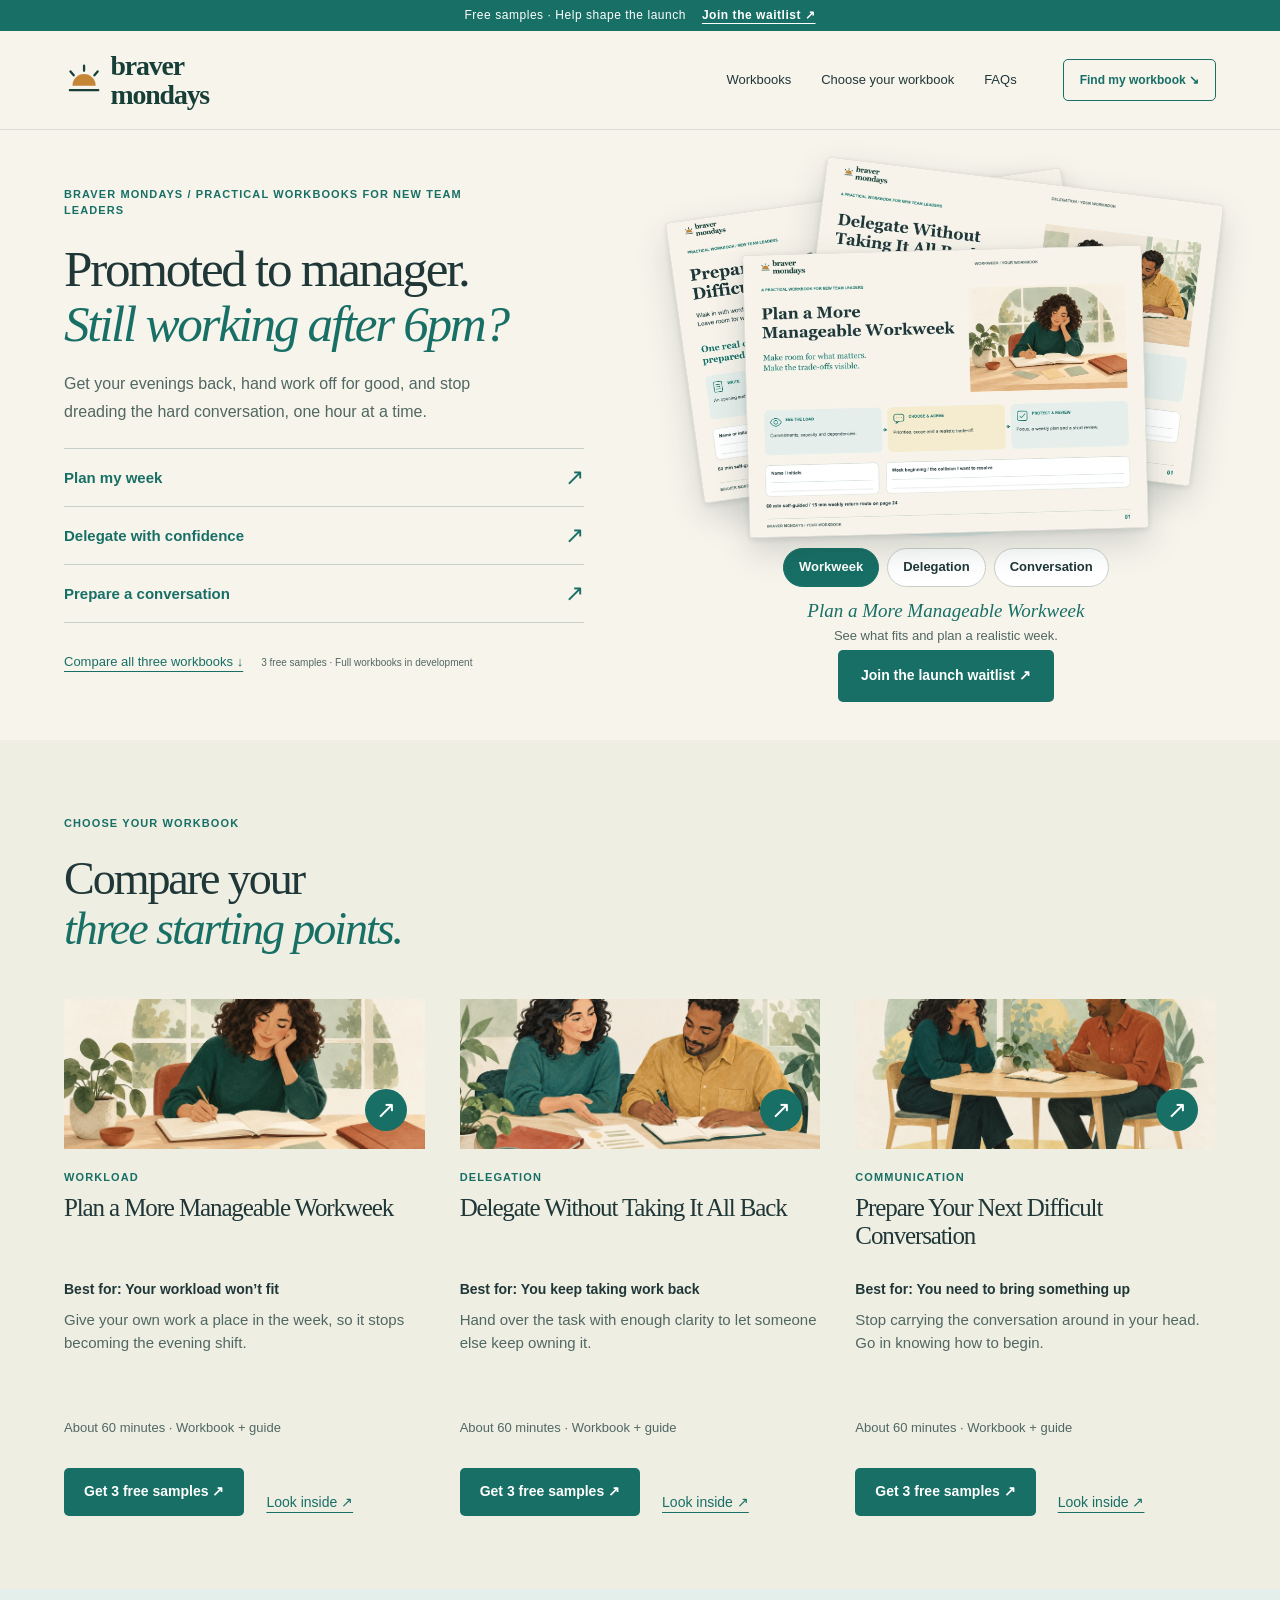
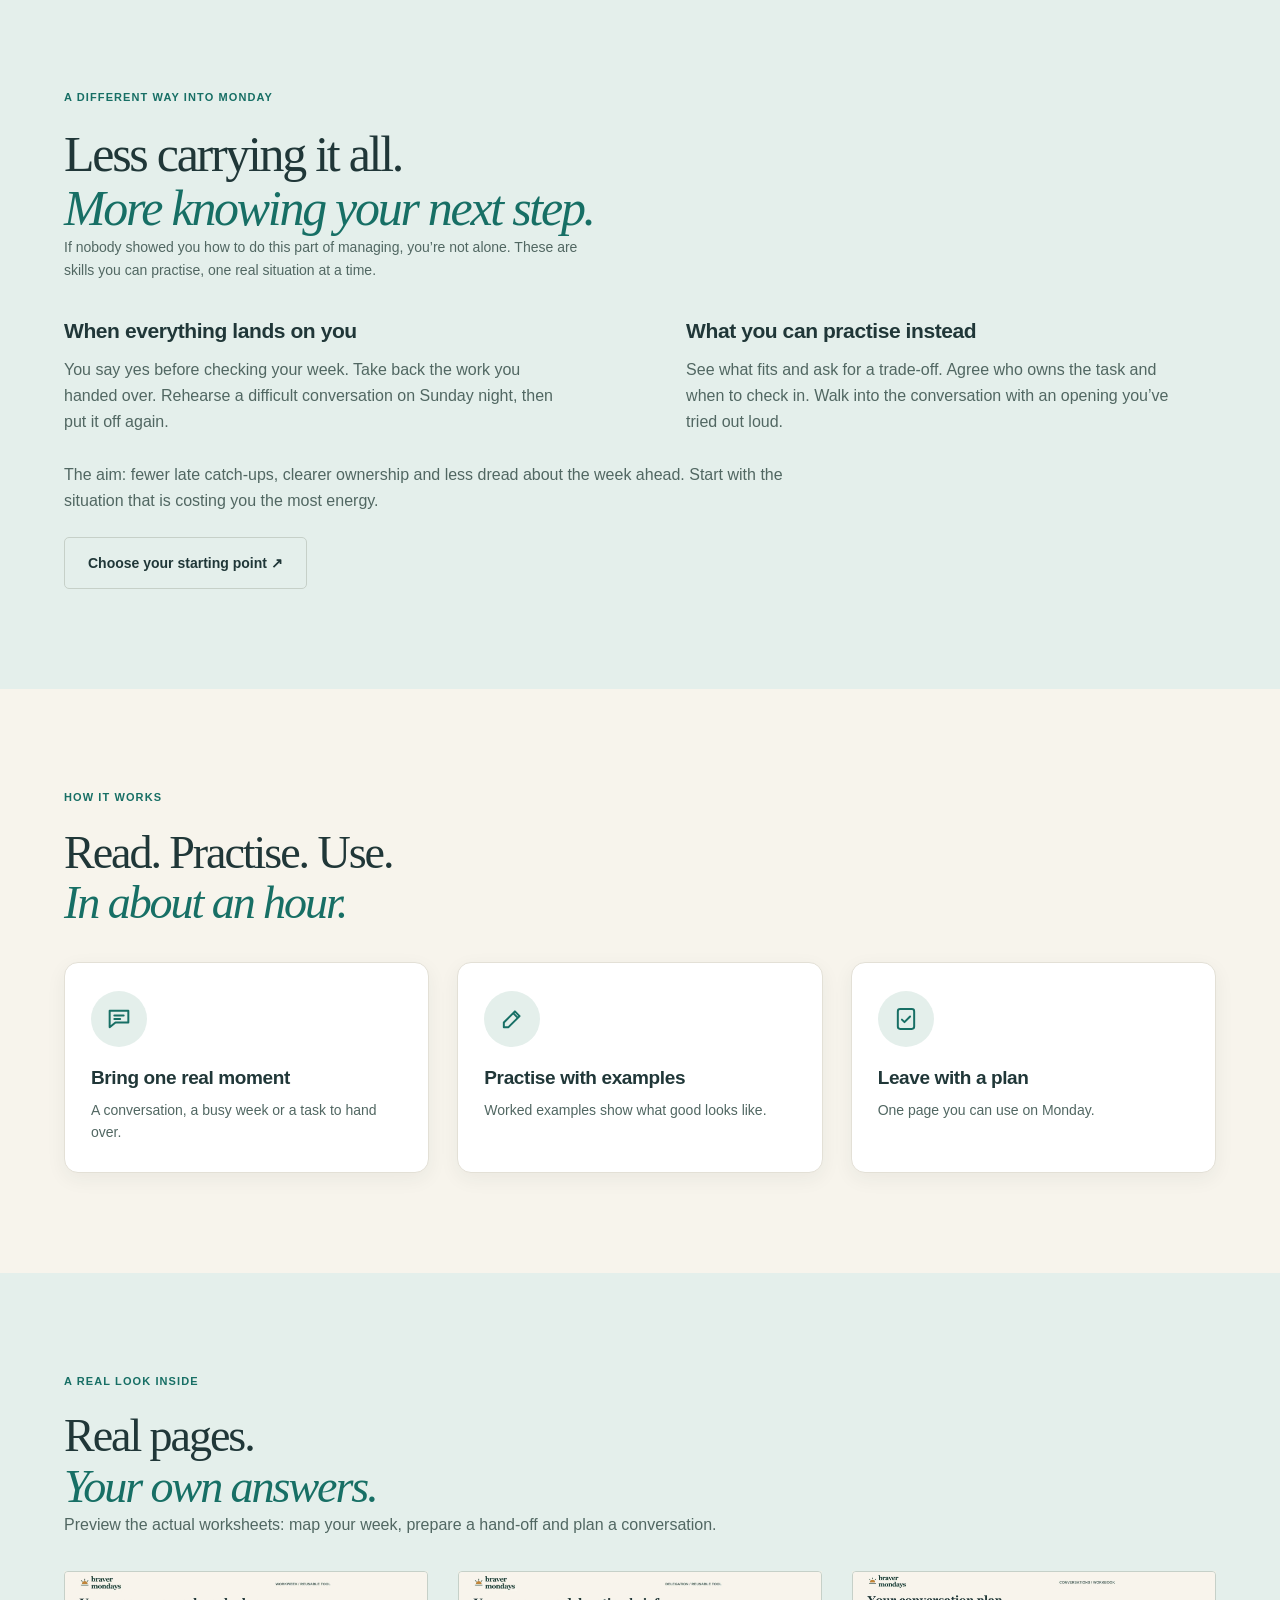
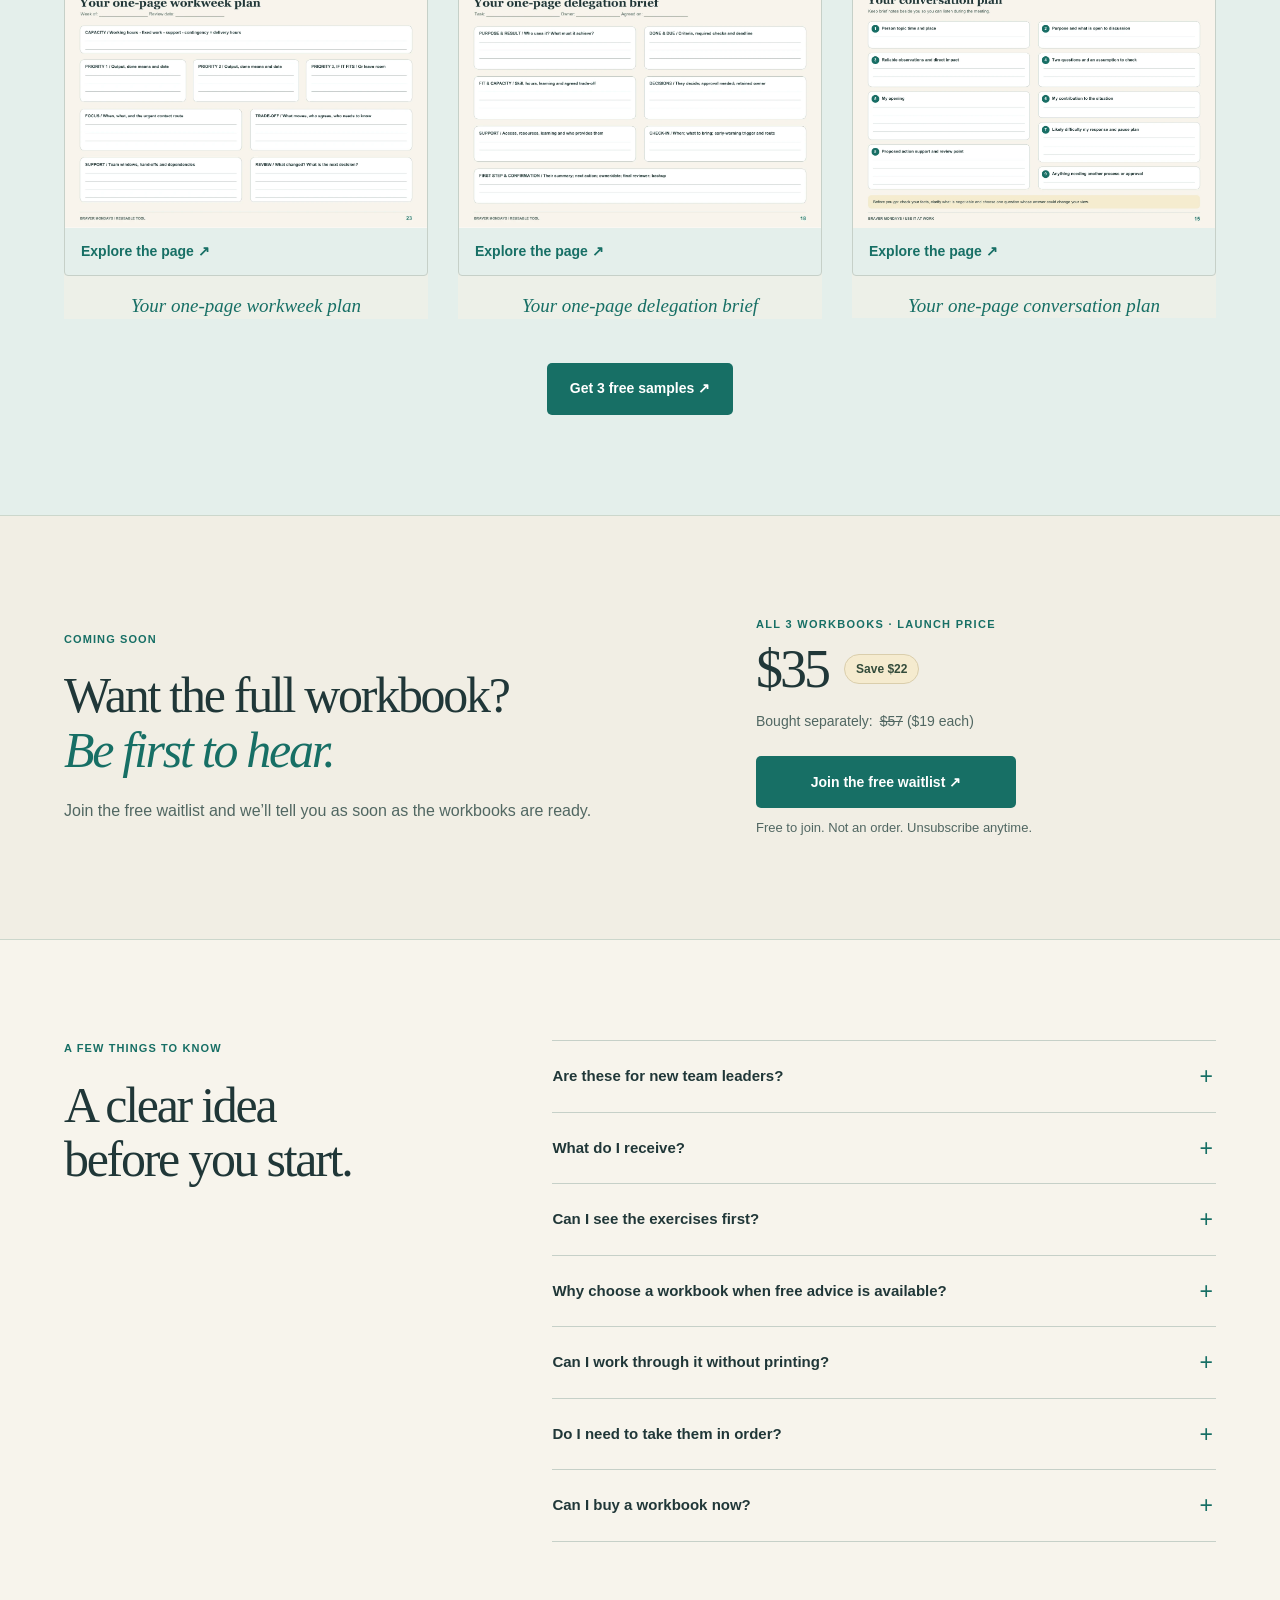
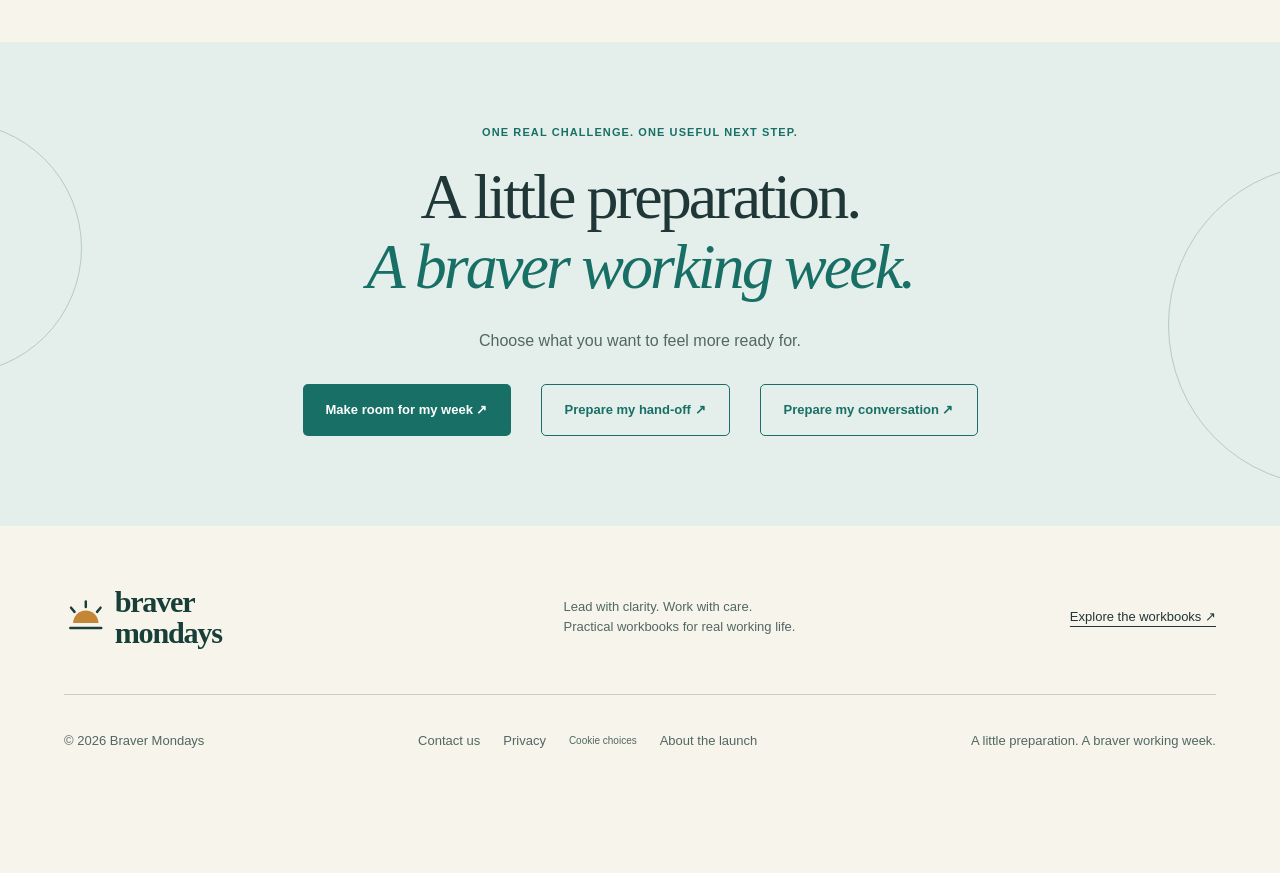
==== commit 54aa8c5a: "Refresh stylesheet version for smaller pricing throughout the website" ====
--- a/index.html
+++ b/index.html
@@ -1,4 +1,4 @@
-<!doctype html><html lang="en"><head><meta charset="utf-8"><meta name="viewport" content="width=device-width, initial-scale=1"><title>Less after-hours catch-up for new managers | Braver Mondays</title><meta name="description" content="Choose a practical workbook for your next difficult conversation, a more manageable workweek or a clearer delegation. Visual exercises and reusable plans for new team leaders."><meta name="theme-color" content="#176f65"><link rel="canonical" href="https://bravermondays.com/"><meta property="og:type" content="website"><meta property="og:title" content="Less after-hours catch-up for new managers"><meta property="og:description" content="Choose a practical workbook for your next difficult conversation, a more manageable workweek or a clearer delegation. Visual exercises and reusable plans for new team leaders."><meta property="og:image" content="https://bravermondays.com/assets/conversation-hero.webp"><meta property="og:url" content="https://bravermondays.com/"><link rel="icon" href="/assets/braver-mondays-mark.svg" type="image/svg+xml"><link rel="stylesheet" href="/styles.css?v=consistent-pricing-2"><script src="/app.js?v=consistent-pricing-2" defer></script></head>
+<!doctype html><html lang="en"><head><meta charset="utf-8"><meta name="viewport" content="width=device-width, initial-scale=1"><title>Less after-hours catch-up for new managers | Braver Mondays</title><meta name="description" content="Choose a practical workbook for your next difficult conversation, a more manageable workweek or a clearer delegation. Visual exercises and reusable plans for new team leaders."><meta name="theme-color" content="#176f65"><link rel="canonical" href="https://bravermondays.com/"><meta property="og:type" content="website"><meta property="og:title" content="Less after-hours catch-up for new managers"><meta property="og:description" content="Choose a practical workbook for your next difficult conversation, a more manageable workweek or a clearer delegation. Visual exercises and reusable plans for new team leaders."><meta property="og:image" content="https://bravermondays.com/assets/conversation-hero.webp"><meta property="og:url" content="https://bravermondays.com/"><link rel="icon" href="/assets/braver-mondays-mark.svg" type="image/svg+xml"><link rel="stylesheet" href="/styles.css?v=consistent-pricing-3"><script src="/app.js?v=consistent-pricing-2" defer></script></head>
 <body data-page="home" data-product-id="difficult-conversations"><script type="application/json" id="sample-data">[{"image": "/assets/workbook-04.webp", "title": "1 of 3 \u00b7 Separate facts from assumptions", "alt": "Separate facts from assumptions"}, {"image": "/assets/workbook-08.webp", "title": "2 of 3 \u00b7 Build your opening in four parts", "alt": "Build your opening in four parts"}, {"image": "/assets/workbook-15.webp", "title": "3 of 3 \u00b7 Your one-page conversation plan", "alt": "Your one-page conversation plan"}]</script><a class="skip-link" href="#main">Skip to content</a><div class="review-banner">Free samples · Help shape the launch <a href="/#launch-list">Join the waitlist ↗︎</a></div><header class="site-header"><div class="nav-wrap"><a class="brand" href="/" aria-label="Braver Mondays home"><img src="/assets/braver-mondays-logo.svg" alt="Braver Mondays" width="320" height="104"></a><nav aria-label="Main navigation"><a href="/workbooks/" >Workbooks</a><a href="/#choose">Choose your workbook</a><a href="/#faq">FAQs</a></nav><a class="button nav-cta" href="#choose">Find my workbook ↘︎</a><details class="mobile-menu"><summary>Menu <span aria-hidden="true">＋</span></summary><nav aria-label="Mobile navigation"><a href="/workbooks/">All workbooks</a><a href="/#choose">Compare the workbooks</a><a href="/#look-inside">See examples &amp; samples</a><a href="/#faq">Questions &amp; answers</a></nav></details></div></header>
 <main id="main">
 <section class="home-hero"><div class="home-hero-inner"><div class="home-hero-copy"><p class="eyebrow">BRAVER MONDAYS / PRACTICAL WORKBOOKS FOR NEW TEAM LEADERS</p><h1>Promoted to manager.<br><em>Still working after 6pm?</em></h1><p class="home-intro">Get your evenings back, hand work off for good, and stop dreading the hard conversation, one hour at a time.</p><nav class="home-need-routes" aria-label="Find a workbook for your situation"><a href="/workbooks/manageable-workweek/"><span><strong>Plan my week</strong></span><b aria-hidden="true">↗︎</b></a><a href="/workbooks/delegation/"><span><strong>Delegate with confidence</strong></span><b aria-hidden="true">↗︎</b></a><a href="/workbooks/difficult-conversations/"><span><strong>Prepare a conversation</strong></span><b aria-hidden="true">↗︎</b></a></nav><div class="home-compare"><a href="#choose">Compare all three workbooks ↓</a><span>3 free samples · Full workbooks in development</span></div></div><figure class="home-hero-art hero-covers"><div class="cover-stack"><button type="button" class="cover slot-front" data-cover="workweek" data-title="Plan a More Manageable Workweek" data-line="See what fits and plan a realistic week." aria-label="Show Plan a More Manageable Workweek" aria-pressed="true"><img src="/assets/workweek-01.webp" alt="" width="1200" height="849"></button><button type="button" class="cover slot-right" data-cover="delegation" data-title="Delegate Without Taking It All Back" data-line="Hand over the work with clear ownership." aria-label="Show Delegate Without Taking It All Back" aria-pressed="false"><img src="/assets/delegation-01.webp" alt="" width="1200" height="849"></button><button type="button" class="cover slot-left" data-cover="difficult-conversations" data-title="Prepare Your Next Difficult Conversation" data-line="Find your words and agree a next step." aria-label="Show Prepare Your Next Difficult Conversation" aria-pressed="false"><img src="/assets/workbook-01.webp" alt="" width="1400" height="990" fetchpriority="high"></button></div><div class="cover-chips" role="group" aria-label="Choose a workbook"><button type="button" data-cover="workweek" aria-pressed="true" class="is-active">Workweek</button><button type="button" data-cover="delegation" aria-pressed="false">Delegation</button><button type="button" data-cover="difficult-conversations" aria-pressed="false">Conversation</button></div><figcaption class="cover-caption"><strong id="cover-title">Plan a More Manageable Workweek</strong><span id="cover-line">See what fits and plan a realistic week.</span><button type="button" class="button primary" id="cover-waitlist" data-waitlist="workweek">Join the launch waitlist ↗︎</button></figcaption></figure></div></section>
--- a/styles.css
+++ b/styles.css
@@ -261,9 +261,9 @@
 /* Consistent launch pricing across the website and signup dialogs. */
 .launch-pricing{display:block;color:var(--ink);text-align:left;line-height:1.4}
 .launch-pricing-label{display:block;font:700 11px/1.5 var(--sans);letter-spacing:1.3px;color:var(--teal);margin-bottom:10px}
-.launch-pricing-main{display:flex;flex-wrap:wrap;align-items:center;gap:20px}
-.launch-pricing-amount{font:400 64px/1 var(--serif);letter-spacing:-.055em;color:var(--ink)}
-.launch-pricing-saving{display:inline-block;background:var(--butter);border:1px solid #daceac;border-radius:99px;color:#334b3a;padding:7px 13px;font:700 13px/1.4 var(--sans);white-space:nowrap}
+.launch-pricing-main{display:flex;flex-wrap:wrap;align-items:center;gap:16px}
+.launch-pricing-amount{font:400 54px/1 var(--serif);letter-spacing:-.055em;color:var(--ink)}
+.launch-pricing-saving{display:inline-block;background:var(--butter);border:1px solid #daceac;border-radius:99px;color:#334b3a;padding:6px 11px;font:700 12px/1.4 var(--sans);white-space:nowrap}
 .launch-pricing-comparison{display:block;margin-top:14px;font:400 14px/1.6 var(--sans);color:var(--muted)}
 .launch-pricing-comparison s{text-decoration-thickness:1px;margin-left:3px}
 .launch-pricing-comparison>span{white-space:nowrap}
@@ -273,13 +273,18 @@
 .catalog-pricing{display:flex;justify-content:space-between;align-items:center;gap:32px;border-top:1px solid var(--line);padding-top:28px;margin-top:36px}
 .catalog-pricing>p{font-size:14px;line-height:1.9}
 .catalog-pricing a{display:inline-block;color:var(--teal);margin-top:6px}
-#email-workshop>.launch-pricing{background:var(--mint);padding:20px 22px;border-radius:5px;margin-top:20px}
-#email-workshop .launch-pricing-amount{font-size:58px}
+#email-workshop>.launch-pricing{background:var(--mint);padding:16px 18px;border-radius:5px;margin-top:16px}
+#email-workshop .launch-pricing-amount{font-size:48px}
 #email-workshop .launch-pricing-label{font-size:10px;letter-spacing:1.1px}
-#email-workshop .launch-pricing-comparison{font-size:13px;margin-top:12px}
+#email-workshop .launch-pricing-comparison{font-size:13px;margin-top:10px}
 @media(max-width:600px){
  .catalog-pricing{flex-direction:column;align-items:flex-start;gap:20px}
  .launch-waitlist-action>.button{width:100%;min-width:0}
- #email-workshop>.launch-pricing{padding:18px}
- #email-workshop .launch-pricing-main{gap:18px}
+ #email-workshop>.launch-pricing{padding:15px 16px}
+ #email-workshop .launch-pricing-main{gap:16px}
 }
+
+/* Slightly smaller collection pricing, matching the shared offer scale. */
+#bundle .bundle-amount{font-size:clamp(64px,6vw,80px)}
+#bundle .bundle-saving{padding:6px 12px;font-size:13px}
+@media(max-width:760px){#bundle .bundle-amount{font-size:64px}}
